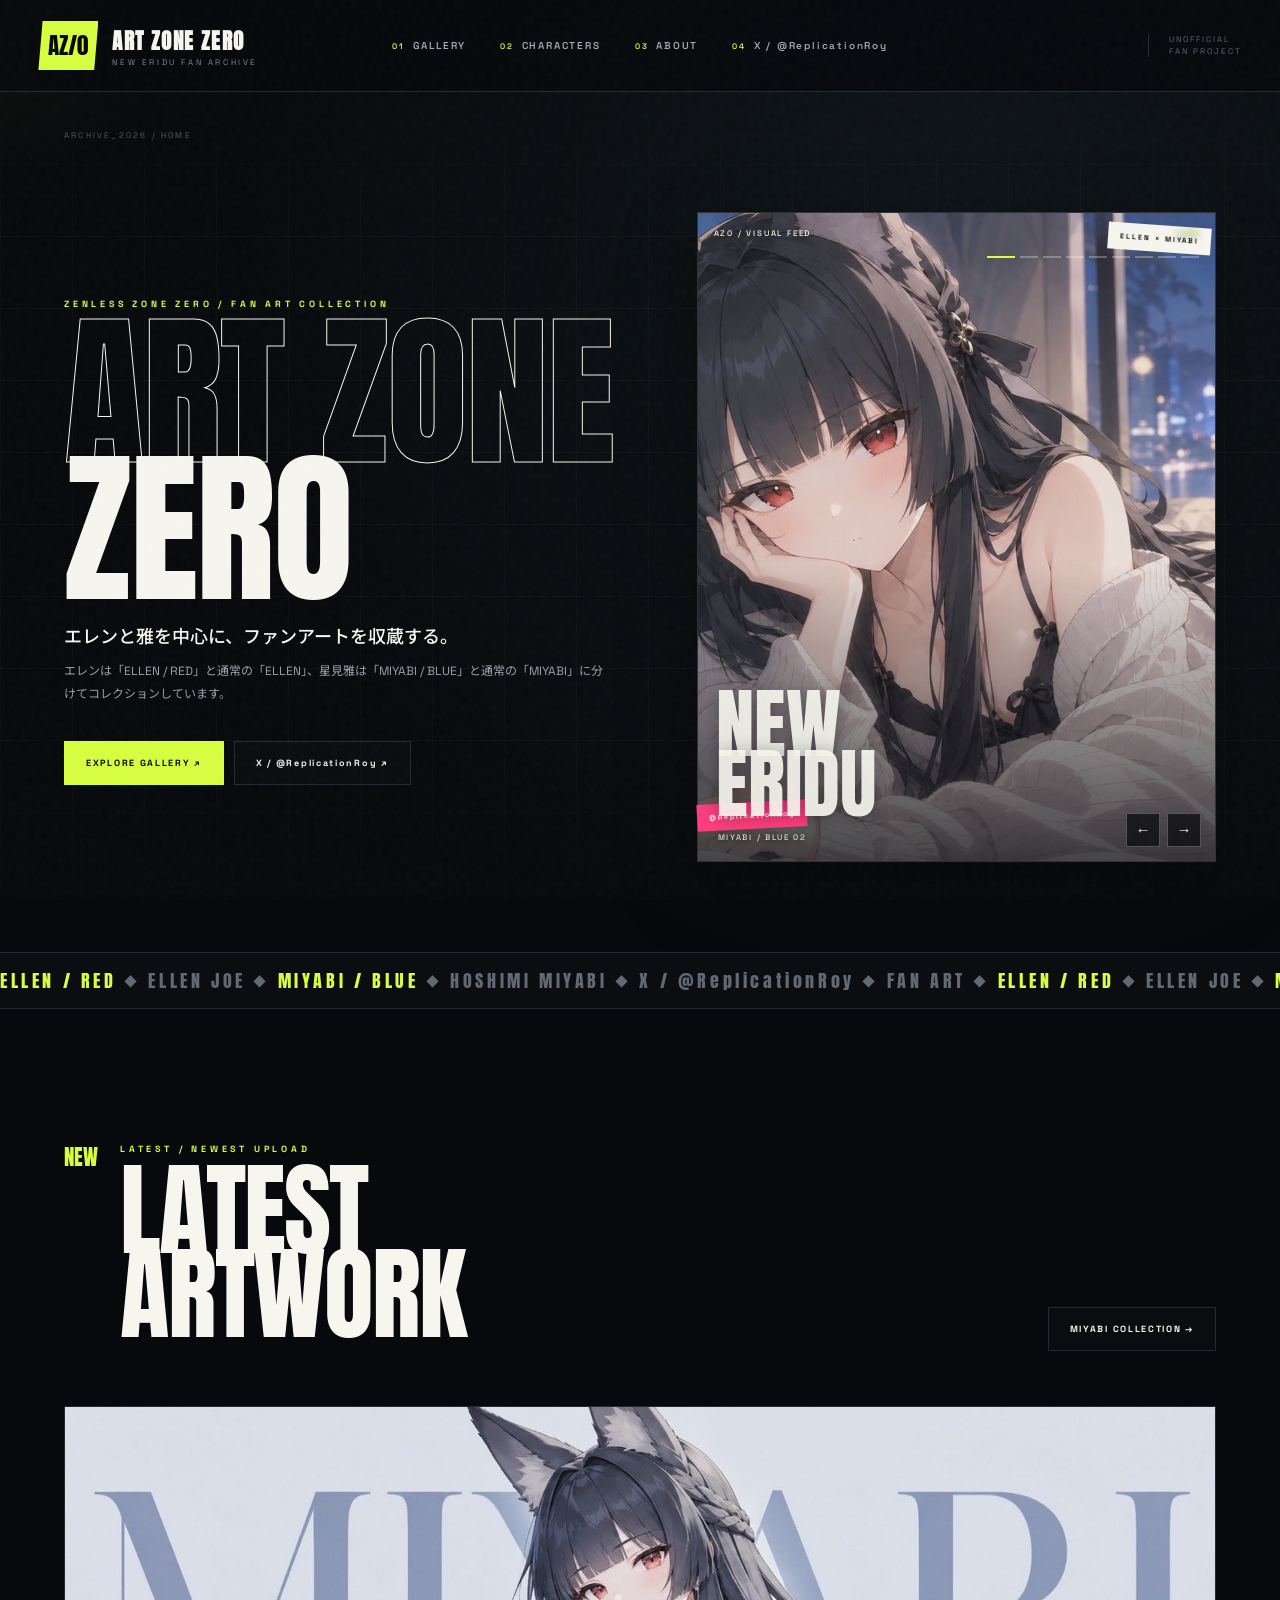
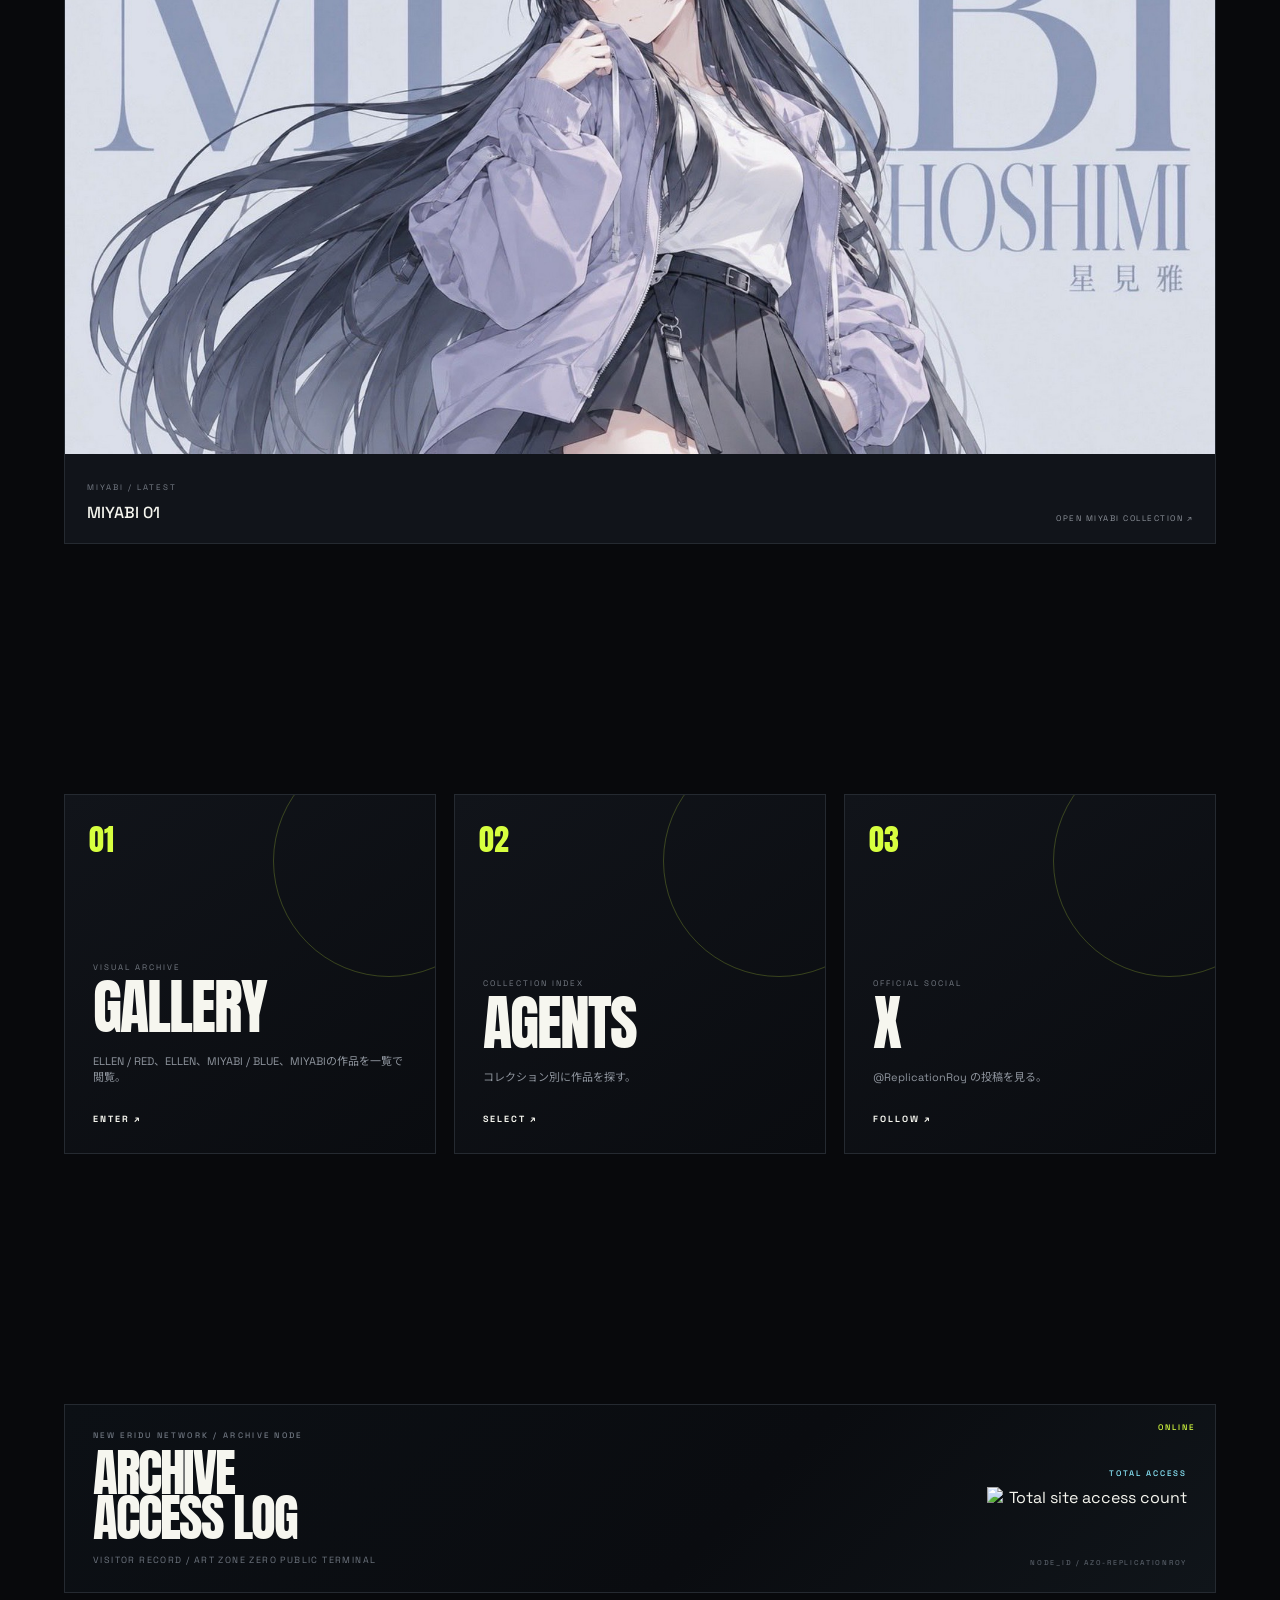
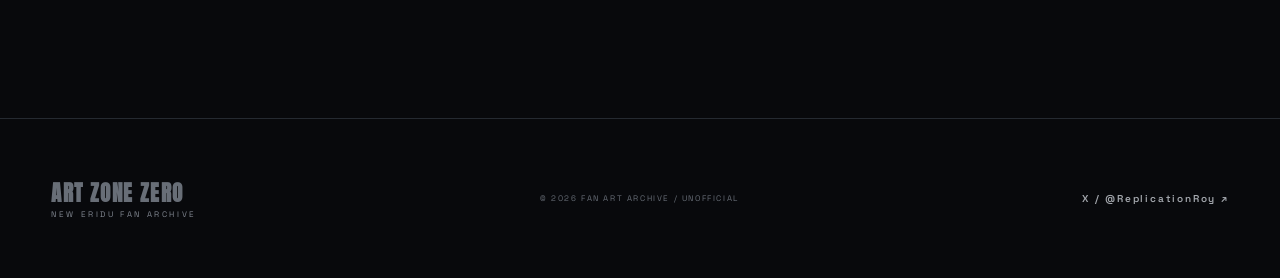
==== index.html @ 64a9568f "Feature Miyabi 01 as latest upload" ====
<!doctype html>
<html lang="ja">
<head><meta charset="utf-8"><meta name="viewport" content="width=device-width,initial-scale=1"><meta name="theme-color" content="#08090c"><meta name="description" content="Zenless Zone Zero fan art gallery — unofficial fan project."><title>ART ZONE ZERO — ZZZ Fan Art Archive</title><link rel="preconnect" href="https://fonts.googleapis.com"><link rel="preconnect" href="https://fonts.gstatic.com" crossorigin><link href="https://fonts.googleapis.com/css2?family=Anton&family=Noto+Sans+JP:wght@300;400;500;700&family=Space+Grotesk:wght@400;500;600;700&display=swap" rel="stylesheet"><link rel="stylesheet" href="styles.css"><style>.home-featured{display:block;border:1px solid var(--line);background:var(--panel);text-decoration:none;color:inherit;overflow:hidden;transition:.28s}.home-featured:hover{transform:translateY(-5px);border-color:#4d5560}.home-featured-image{width:100%;aspect-ratio:16/9;background:#0d0f13;overflow:hidden}.home-featured-image img{width:100%;height:100%;object-fit:cover;display:block}.home-featured-meta{display:flex;justify-content:space-between;align-items:end;gap:24px;padding:20px 22px}.home-featured-meta small{font-size:8px;letter-spacing:2px;color:#777d87}.home-featured-meta h3{margin:7px 0 0;font-size:16px;font-weight:500}.home-featured-meta span{font-size:8px;letter-spacing:1.5px;color:#8d929a}.hero-art-slider{position:relative;width:min(520px,100%);aspect-ratio:4/5;overflow:hidden;border:1px solid rgba(255,255,255,.14);background:#0d0f13;box-shadow:0 24px 70px rgba(0,0,0,.35);user-select:none}.hero-art-slider:after{content:"";position:absolute;inset:0;pointer-events:none;background:linear-gradient(180deg,rgba(6,8,12,.05),rgba(6,8,12,.05) 54%,rgba(6,8,12,.74) 100%),linear-gradient(90deg,rgba(140,236,255,.04),transparent 35%)}.hero-slide{position:absolute;inset:0;opacity:0;transform:scale(1.035);transition:opacity .85s ease,transform 5.5s ease;pointer-events:none}.hero-slide.active{opacity:1;transform:scale(1)}.hero-slide img{width:100%;height:100%;display:block;object-fit:cover;pointer-events:none}.hero-slider-ui{position:absolute;inset:0;z-index:3;pointer-events:none}.hero-slider-top{position:absolute;top:16px;left:16px;right:16px;display:flex;justify-content:space-between;align-items:center;font:500 8px/1 "Space Grotesk",sans-serif;letter-spacing:1.8px;color:#f4f5ed;text-shadow:0 1px 8px #000}.hero-slider-top b{font-weight:500;color:var(--acid)}.hero-slider-word{position:absolute;left:18px;bottom:47px;font-family:"Anton",sans-serif;font-size:clamp(48px,6vw,78px);line-height:.78;color:rgba(246,246,239,.92);text-shadow:0 2px 18px rgba(0,0,0,.35)}.hero-slider-caption{position:absolute;left:20px;bottom:20px;font:500 8px/1 "Space Grotesk",sans-serif;letter-spacing:1.7px;color:#d6d9db;text-shadow:0 1px 7px #000}.hero-slider-controls{position:absolute;right:14px;bottom:14px;z-index:5;display:flex;gap:7px}.hero-slider-controls button{width:34px;height:34px;border:1px solid rgba(255,255,255,.26);background:rgba(7,9,13,.72);color:#f6f6ef;font-size:15px;cursor:pointer;backdrop-filter:blur(8px);transition:.2s}.hero-slider-controls button:hover{border-color:var(--ice);color:var(--ice)}.hero-slider-dots{position:absolute;right:16px;top:43px;z-index:4;display:flex;gap:5px}.hero-slider-dots i{display:block;width:18px;height:2px;background:rgba(255,255,255,.28);transition:.25s}.hero-slider-dots i.active{background:var(--acid);width:28px}.access-terminal{position:relative;overflow:hidden;border:1px solid var(--line);background:linear-gradient(135deg,#0c1015 0%,#0a0c10 58%,#10151a 100%);padding:26px 28px;display:grid;grid-template-columns:1fr auto;align-items:end;gap:24px}.access-terminal:before{content:"";position:absolute;inset:0;background:linear-gradient(90deg,transparent 49.7%,rgba(140,236,255,.04) 50%,transparent 50.3%),linear-gradient(0deg,transparent 49.7%,rgba(140,236,255,.03) 50%,transparent 50.3%);background-size:48px 48px;pointer-events:none}.access-terminal:after{content:"ONLINE";position:absolute;top:18px;right:20px;font:500 8px/1 "Space Grotesk",sans-serif;letter-spacing:2px;color:var(--acid);padding-left:13px}.access-terminal-copy,.access-terminal-count{position:relative;z-index:1}.access-terminal-copy small{display:block;font:500 8px/1.2 "Space Grotesk",sans-serif;letter-spacing:2.3px;color:#6f7680;margin-bottom:10px}.access-terminal-copy h2{font-family:"Anton",sans-serif;font-weight:400;font-size:clamp(34px,4vw,58px);line-height:.88;margin:0;color:var(--text)}.access-terminal-copy p{font-size:9px;letter-spacing:1.4px;color:#6f7680;margin:13px 0 0}.access-terminal-count{text-align:right;min-width:220px}.access-terminal-count>small{display:block;font:500 8px/1 "Space Grotesk",sans-serif;letter-spacing:2px;color:var(--ice);margin-bottom:9px}.access-number{display:flex;justify-content:flex-end;align-items:center;min-height:62px}.access-number img{display:block;width:200px;height:60px;object-fit:contain;object-position:right center;filter:none}.access-id{font:500 7px/1 "Space Grotesk",sans-serif;letter-spacing:1.7px;color:#555c65;margin-top:11px}@media(max-width:650px){.home-featured-meta{align-items:flex-start;flex-direction:column}.home-featured-image{aspect-ratio:16/9}.hero-art-slider{width:100%;aspect-ratio:4/5}.access-terminal{grid-template-columns:1fr;padding:24px 20px}.access-terminal-count{text-align:left;min-width:0;margin-top:12px}.access-terminal:after{top:16px;right:16px}.access-number{justify-content:flex-start}.access-number img{object-position:left center}}</style></head>
<body><div class="noise"></div><div class="cursor-glow" aria-hidden="true"></div>
<header class="site-header"><a class="brand" href="index.html"><span class="brand-mark">AZ/0</span><span class="brand-copy"><b>ART ZONE ZERO</b><small>NEW ERIDU FAN ARCHIVE</small></span></a><nav><a href="gallery.html"><span>01</span> GALLERY</a><a href="characters.html"><span>02</span> CHARACTERS</a><a href="about.html"><span>03</span> ABOUT</a><a href="https://x.com/ReplicationRoy" target="_blank" rel="noopener"><span>04</span> X / @ReplicationRoy</a></nav><div class="header-badge">UNOFFICIAL<br>FAN PROJECT</div></header>
<main>
<section class="hero"><div class="hero-grid"></div><div class="hero-index">ARCHIVE_2026 / HOME</div><div class="hero-copy reveal"><p class="eyebrow">ZENLESS ZONE ZERO / FAN ART COLLECTION</p><h1><span>ART ZONE</span><br>ZERO</h1><p class="hero-jp">エレンと雅を中心に、ファンアートを収蔵する。</p><p class="lead">エレンは「ELLEN / RED」と通常の「ELLEN」、星見雅は「MIYABI / BLUE」と通常の「MIYABI」に分けてコレクションしています。</p><div class="hero-actions"><a class="btn primary" href="gallery.html">EXPLORE GALLERY <span>↗</span></a><a class="btn ghost" href="https://x.com/ReplicationRoy" target="_blank" rel="noopener">X / @ReplicationRoy ↗</a></div></div><div class="hero-visual reveal"><div class="hero-art-slider" id="hero-art-slider" aria-label="Featured artwork slideshow"><div class="hero-slide active"><img src="images/miyabi-blue/MIYABI_BLUE02.png" alt="MIYABI / BLUE 02"></div><div class="hero-slide"><img src="images/miyabi/MIYABI01.jpg" alt="MIYABI 01"></div><div class="hero-slide"><img src="images/ellen/ELLEN03.png" alt="ELLEN 03"></div><div class="hero-slide"><img src="images/ellen/ELLEN02.png" alt="ELLEN 02"></div><div class="hero-slide"><img src="images/miyabi-blue/MIYABI_BLUE03.png" alt="MIYABI / BLUE 03"></div><div class="hero-slide"><img src="images/ellen-red/ELLEN_RED02.png" alt="ELLEN / RED 02"></div><div class="hero-slide"><img src="images/ellen/ELLEN01.png" alt="ELLEN 01"></div><div class="hero-slide"><img src="images/miyabi-blue/MIYABI_BLUE01.png" alt="MIYABI / BLUE 01"></div><div class="hero-slide"><img src="images/ellen-red/ELLEN_RED01.png" alt="ELLEN / RED 01"></div><div class="hero-slider-ui"><div class="hero-slider-top"><span>AZ0 / VISUAL FEED</span><b>LIVE</b></div><div class="hero-slider-word">NEW<br>ERIDU</div><div class="hero-slider-caption" id="hero-slider-caption">MIYABI / BLUE 02</div></div><div class="hero-slider-dots" aria-hidden="true"><i class="active"></i><i></i><i></i><i></i><i></i><i></i><i></i><i></i><i></i></div><div class="hero-slider-controls"><button type="button" id="hero-prev" aria-label="Previous artwork">←</button><button type="button" id="hero-next" aria-label="Next artwork">→</button></div></div><div class="float-tag tag-a">ELLEN × MIYABI</div><div class="float-tag tag-b">@ReplicationRoy</div></div></section>
<section class="ticker"><div><span>ELLEN / RED</span> ◆ ELLEN JOE ◆ <span>MIYABI / BLUE</span> ◆ HOSHIMI MIYABI ◆ X / @ReplicationRoy ◆ FAN ART ◆ <span>ELLEN / RED</span> ◆ ELLEN JOE ◆ <span>MIYABI / BLUE</span> ◆ HOSHIMI MIYABI ◆</div></section>
<section class="section home-latest"><div class="section-head reveal"><div class="section-title-wrap"><span class="section-no">NEW</span><div><p class="eyebrow">LATEST / NEWEST UPLOAD</p><h2>LATEST<br>ARTWORK</h2></div></div><a class="btn ghost" href="miyabi.html">MIYABI COLLECTION →</a></div><a class="home-featured reveal" href="miyabi.html"><div class="home-featured-image"><img src="images/miyabi/MIYABI01.jpg" alt="MIYABI 01" loading="eager"></div><div class="home-featured-meta"><div><small>MIYABI / LATEST</small><h3>MIYABI 01</h3></div><span>OPEN MIYABI COLLECTION ↗</span></div></a></section>
<section class="section portal-grid"><a class="portal-card reveal" href="gallery.html"><span>01</span><small>VISUAL ARCHIVE</small><h2>GALLERY</h2><p>ELLEN / RED、ELLEN、MIYABI / BLUE、MIYABIの作品を一覧で閲覧。</p><b>ENTER ↗</b></a><a class="portal-card reveal" href="characters.html"><span>02</span><small>COLLECTION INDEX</small><h2>AGENTS</h2><p>コレクション別に作品を探す。</p><b>SELECT ↗</b></a><a class="portal-card reveal" href="https://x.com/ReplicationRoy" target="_blank" rel="noopener"><span>03</span><small>OFFICIAL SOCIAL</small><h2>X</h2><p>@ReplicationRoy の投稿を見る。</p><b>FOLLOW ↗</b></a></section>
<section class="section"><div class="access-terminal reveal"><div class="access-terminal-copy"><small>NEW ERIDU NETWORK / ARCHIVE NODE</small><h2>ARCHIVE<br>ACCESS LOG</h2><p>VISITOR RECORD / ART ZONE ZERO PUBLIC TERMINAL</p></div><div class="access-terminal-count"><small>TOTAL ACCESS</small><div class="access-number"><img src="https://rozen.goatcounter.com/counter/TOTAL.svg?no_branding=1" alt="Total site access count"></div><div class="access-id">NODE_ID / AZ0-REPLICATIONROY</div></div></div></section>
</main><footer><div class="brand-copy"><b>ART ZONE ZERO</b><small>NEW ERIDU FAN ARCHIVE</small></div><p>© 2026 FAN ART ARCHIVE / UNOFFICIAL</p><a href="https://x.com/ReplicationRoy" target="_blank" rel="noopener">X / @ReplicationRoy ↗</a></footer><script src="script.js"></script><script>(function(){var slider=document.getElementById('hero-art-slider');if(!slider)return;var slides=Array.from(slider.querySelectorAll('.hero-slide'));var dots=Array.from(slider.querySelectorAll('.hero-slider-dots i'));var caption=document.getElementById('hero-slider-caption');var names=['MIYABI / BLUE 02','MIYABI 01','ELLEN 03','ELLEN 02','MIYABI / BLUE 03','ELLEN / RED 02','ELLEN 01','MIYABI / BLUE 01','ELLEN / RED 01'];var index=0;var timer;function show(n){index=(n+slides.length)%slides.length;slides.forEach(function(s,i){s.classList.toggle('active',i===index)});dots.forEach(function(d,i){d.classList.toggle('active',i===index)});caption.textContent=names[index]}function reset(){clearInterval(timer);timer=setInterval(function(){show(index+1)},5200)}document.getElementById('hero-prev').addEventListener('click',function(){show(index-1);reset()});document.getElementById('hero-next').addEventListener('click',function(){show(index+1);reset()});slider.addEventListener('mouseenter',function(){clearInterval(timer)});slider.addEventListener('mouseleave',reset);reset()})();</script><script data-goatcounter="https://rozen.goatcounter.com/count" async src="https://gc.zgo.at/count.js"></script></body></html>
---- styles.css ----
:root{--bg:#08090c;--bg2:#0c0e13;--panel:#11141a;--line:#252a31;--text:#f6f6ef;--muted:#818791;--acid:#d7ff3f;--hot:#ff3d7e;--ice:#8cecff;--max:1480px}*{box-sizing:border-box}html{scroll-behavior:smooth}body{margin:0;background:radial-gradient(circle at 75% 8%,rgba(140,236,255,.05),transparent 22%),var(--bg);color:var(--text);font-family:"Space Grotesk","Noto Sans JP",sans-serif;overflow-x:hidden}.noise{position:fixed;inset:0;pointer-events:none;opacity:.035;z-index:60;background-image:url("data:image/svg+xml,%3Csvg viewBox='0 0 180 180' xmlns='http://www.w3.org/2000/svg'%3E%3Cfilter id='n'%3E%3CfeTurbulence type='fractalNoise' baseFrequency='.82' numOctaves='4' stitchTiles='stitchTiles'/%3E%3C/filter%3E%3Crect width='100%25' height='100%25' filter='url(%23n)' opacity='.85'/%3E%3C/svg%3E")}.cursor-glow{position:fixed;width:420px;height:420px;border-radius:50%;background:radial-gradient(circle,rgba(215,255,63,.045),transparent 64%);pointer-events:none;z-index:-1;transform:translate(-50%,-50%)}.site-header{height:92px;border-bottom:1px solid var(--line);display:grid;grid-template-columns:1fr auto 1fr;align-items:center;padding:0 3vw;position:sticky;top:0;background:rgba(8,9,12,.84);backdrop-filter:blur(18px);z-index:40}.brand{display:flex;gap:14px;align-items:center;color:inherit;text-decoration:none;width:max-content}.brand-mark{font-family:"Anton";font-size:23px;background:var(--acid);color:#070807;padding:7px 10px;clip-path:polygon(7% 0,100% 0,93% 100%,0 100%)}.brand-copy{display:flex;flex-direction:column}.brand-copy b{font-family:"Anton";font-size:21px;letter-spacing:1.4px}.brand-copy small{font-size:8px;letter-spacing:2.6px;color:var(--muted)}nav{display:flex;align-items:center;gap:34px}nav a,footer a{color:#a4a8ae;text-decoration:none;font-size:10px;letter-spacing:1.8px;font-weight:600}nav a span{color:var(--acid);font-size:8px;margin-right:3px}nav a:hover,footer a:hover{color:var(--text)}.header-badge{justify-self:end;font-size:8px;line-height:1.45;letter-spacing:2px;color:#60656f;border-left:1px solid var(--line);padding-left:20px}.hero{position:relative;max-width:var(--max);min-height:860px;margin:auto;padding:110px 5vw 80px;display:grid;grid-template-columns:1.04fr .96fr;align-items:center;gap:70px;overflow:hidden}.hero-grid{position:absolute;inset:0;pointer-events:none;background-image:linear-gradient(rgba(255,255,255,.025) 1px,transparent 1px),linear-gradient(90deg,rgba(255,255,255,.025) 1px,transparent 1px);background-size:72px 72px;mask-image:linear-gradient(to bottom,transparent 0,#000 12%,#000 78%,transparent 100%)}.hero-index{position:absolute;top:38px;left:5vw;font-size:8px;letter-spacing:2.2px;color:#555b64}.eyebrow{font-size:9px;letter-spacing:3.8px;color:var(--acid);font-weight:700;text-transform:uppercase}.hero h1,.section h2,.page-hero h1{font-family:"Anton",sans-serif;font-weight:400;margin:14px 0;line-height:.82;letter-spacing:-2px}.hero h1{font-size:clamp(100px,13vw,195px)}.hero h1 span{color:transparent;-webkit-text-stroke:1px var(--text)}.hero-jp{font-family:"Noto Sans JP";font-size:18px;font-weight:500;margin:25px 0 10px}.lead{max-width:550px;color:#9ba0a8;line-height:1.95;font-size:12px}.hero-actions{display:flex;gap:10px;margin-top:34px}.btn{padding:15px 21px;font-size:9px;letter-spacing:1.7px;text-decoration:none;font-weight:700;border:1px solid var(--line);transition:.2s}.btn.primary{background:var(--acid);color:#080908;border-color:var(--acid)}.btn.primary:hover{box-shadow:0 0 28px rgba(215,255,63,.17);transform:translateY(-2px)}.btn.ghost{color:var(--text);background:rgba(255,255,255,.015)}.hero-visual{min-height:560px;position:relative}.poster-frame{position:absolute;inset:5% 8% 3% 8%;border:1px solid #313741;background:linear-gradient(155deg,#12161d,#090b0f);overflow:hidden;box-shadow:0 25px 80px rgba(0,0,0,.4)}.poster-frame:before{content:"";position:absolute;left:-18%;bottom:3%;width:120%;height:42%;background:repeating-linear-gradient(-18deg,transparent 0 15px,rgba(215,255,63,.055) 16px 17px)}.poster-frame:after{content:"";position:absolute;width:270px;height:430px;background:linear-gradient(165deg,rgba(255,61,126,.16),transparent 70%);right:-45px;top:70px;transform:skew(-12deg)}.poster-code{position:absolute;left:25px;top:22px;font-size:9px;letter-spacing:3px;color:var(--acid);z-index:2}.poster-orbit{position:absolute;border:1px solid}.orbit-a{width:360px;height:360px;border-radius:50%;right:-85px;top:40px;border-color:rgba(140,236,255,.55)}.orbit-b{width:210px;height:210px;border-radius:50%;left:25px;bottom:70px;border-color:rgba(255,255,255,.13)}.poster-slash{position:absolute;width:520px;height:5px;background:var(--acid);transform:rotate(-24deg);left:-55px;top:49%}.poster-word{position:absolute;left:35px;bottom:55px;font-family:"Anton";font-size:clamp(74px,8vw,125px);line-height:.79;letter-spacing:-3px;z-index:2}.poster-foot{position:absolute;right:24px;bottom:24px;text-align:right;color:#777d87;font-size:8px;letter-spacing:2px;line-height:1.55;z-index:2}.float-tag{position:absolute;padding:9px 12px;background:var(--text);color:#111;font-size:7px;font-weight:700;letter-spacing:2px}.tag-a{top:2%;right:1%;transform:rotate(4deg)}.tag-b{left:0;bottom:5%;background:var(--hot);color:white;transform:rotate(-3deg)}.ticker{border-block:1px solid var(--line);overflow:hidden;white-space:nowrap;background:#0b0d11}.ticker div{width:max-content;padding:14px 0;font-family:"Anton";font-size:18px;letter-spacing:3.6px;color:#636974;animation:marquee 30s linear infinite}.ticker span{color:var(--acid)}@keyframes marquee{to{transform:translateX(-50%)}}.section{max-width:var(--max);margin:auto;padding:125px 5vw}.section-head{display:flex;justify-content:space-between;align-items:end;gap:35px;margin-bottom:55px}.section-title-wrap{display:flex;gap:22px;align-items:flex-start}.section-no{font-family:"Anton";font-size:21px;color:var(--acid);padding-top:7px}.section h2{font-size:clamp(72px,8vw,120px)}.portal-grid{display:grid;grid-template-columns:repeat(3,1fr);gap:18px}.portal-card{border:1px solid var(--line);padding:28px;min-height:360px;text-decoration:none;color:var(--text);background:linear-gradient(145deg,#11141a,#0a0c10);display:flex;flex-direction:column;justify-content:flex-end;position:relative;overflow:hidden;transition:.25s}.portal-card:before{content:"";position:absolute;width:230px;height:230px;border:1px solid rgba(215,255,63,.22);border-radius:50%;right:-70px;top:-50px}.portal-card:hover{transform:translateY(-6px);border-color:#4e5660}.portal-card>span{position:absolute;top:22px;left:24px;color:var(--acid);font-family:"Anton";font-size:30px}.portal-card small{color:#747a83;letter-spacing:2px;font-size:8px}.portal-card h2{font-size:60px;margin:10px 0}.portal-card p{color:#8e949d;font-size:11px}.portal-card b{margin-top:18px;font-size:9px;letter-spacing:2px}.page-hero{max-width:var(--max);margin:auto;padding:95px 5vw 70px;border-bottom:1px solid var(--line);position:relative}.page-hero h1{font-size:clamp(84px,11vw,165px)}.page-hero p{max-width:630px;color:#9298a1;line-height:1.9;font-size:12px}.page-kicker{font-size:8px;letter-spacing:3px;color:var(--acid)}.filter-wrap{display:flex;flex-wrap:wrap;gap:8px}.filter{border:1px solid var(--line);background:#0d0f13;color:#8f949d;padding:11px 15px;font-size:8px;letter-spacing:1.5px;cursor:pointer}.filter.active,.filter:hover{background:var(--acid);border-color:var(--acid);color:#090a08}.gallery-grid{display:grid;grid-template-columns:repeat(12,1fr);gap:18px}.art-card{grid-column:span 4;border:1px solid var(--line);background:var(--panel);transition:.28s;overflow:hidden}.art-card-wide{grid-column:span 8}.art-card:hover{transform:translateY(-6px);border-color:#4d5560}.art-placeholder{aspect-ratio:4/5;position:relative;overflow:hidden;display:flex;align-items:flex-end;padding:24px;background:#14171c}.art-card-wide .art-placeholder{aspect-ratio:16/9}.art-placeholder:before,.art-placeholder:after{content:"";position:absolute}.art-placeholder:before{width:80%;height:140%;right:-25%;top:-25%;transform:rotate(24deg);background:linear-gradient(90deg,transparent,rgba(255,255,255,.09),transparent)}.art-placeholder:after{width:220px;height:220px;border:1px solid currentColor;border-radius:50%;right:8%;top:11%;opacity:.65}.art-placeholder span{font-family:"Anton";font-size:clamp(36px,5vw,77px);line-height:.83;position:relative;z-index:1}.art-placeholder i{position:absolute;right:20px;bottom:13px;font-family:"Anton";font-style:normal;font-size:70px;color:rgba(255,255,255,.055)}.art-code{position:absolute;left:22px;top:18px;font-size:7px;letter-spacing:2.6px;color:rgba(255,255,255,.6);z-index:2}.ellen{background:radial-gradient(circle at 78% 19%,#551d38 0,transparent 31%),linear-gradient(140deg,#19131a,#090b10);color:var(--hot)}.miyabi{background:radial-gradient(circle at 75% 22%,#153f57 0,transparent 30%),linear-gradient(140deg,#121825,#090b10);color:var(--ice)}.shunguang{background:radial-gradient(circle at 74% 20%,#3c4818 0,transparent 29%),linear-gradient(140deg,#161a12,#090b10);color:var(--acid)}.meta{padding:17px 18px;display:flex;justify-content:space-between;gap:20px;align-items:end}.meta small{font-size:7px;letter-spacing:1.8px;color:#6f747c}.meta h3{margin:5px 0 0;font-weight:500;font-size:13px}.meta>span{font-size:8px;letter-spacing:1.5px;color:#80858d}.character-list{border-top:1px solid var(--line)}.character-list a{width:100%;color:var(--text);text-decoration:none;border-bottom:1px solid var(--line);padding:25px 8px;display:grid;grid-template-columns:72px 1.4fr 1fr 40px;align-items:center;transition:.2s}.character-list a:hover{background:linear-gradient(90deg,rgba(215,255,63,.06),transparent);padding-left:16px}.character-list b{font-family:"Anton";font-size:34px;color:var(--acid);font-weight:400}.character-list span{font-family:"Anton";font-size:37px}.character-list small{font-family:"Noto Sans JP";font-size:9px;color:#777c84;margin-left:14px}.character-list em{font-style:normal;font-size:8px;letter-spacing:1.5px;color:#656b75}.about-copy{max-width:880px;color:#969ba4;line-height:2;font-size:12px}.about-copy p{margin:0 0 22px}.reveal{opacity:0;transform:translateY(18px);transition:opacity .65s ease,transform .65s ease}.reveal.visible{opacity:1;transform:none}footer{border-top:1px solid var(--line);min-height:160px;padding:40px 4vw;display:flex;align-items:center;justify-content:space-between;gap:30px;color:#686e77}footer p{font-size:8px;letter-spacing:1.6px}@media(max-width:980px){.site-header{grid-template-columns:1fr auto}.header-badge,nav{display:none}.hero{grid-template-columns:1fr}.portal-grid{grid-template-columns:1fr}.art-card,.art-card-wide{grid-column:span 6}}@media(max-width:650px){.site-header{height:72px}.hero{min-height:auto;padding:78px 5vw 60px}.hero h1{font-size:86px}.hero-actions{flex-direction:column}.btn{text-align:center}.hero-visual{min-height:390px}.portal-card{min-height:280px}.art-card,.art-card-wide{grid-column:span 12}.art-card-wide .art-placeholder,.art-placeholder{aspect-ratio:4/5}.character-list a{grid-template-columns:46px 1fr 26px}.character-list em{display:none}.character-list span{font-size:23px}.character-list small{display:block;margin:3px 0 0}footer{align-items:flex-start;flex-direction:column}.cursor-glow{display:none}}
.access-number img{filter:none!important}
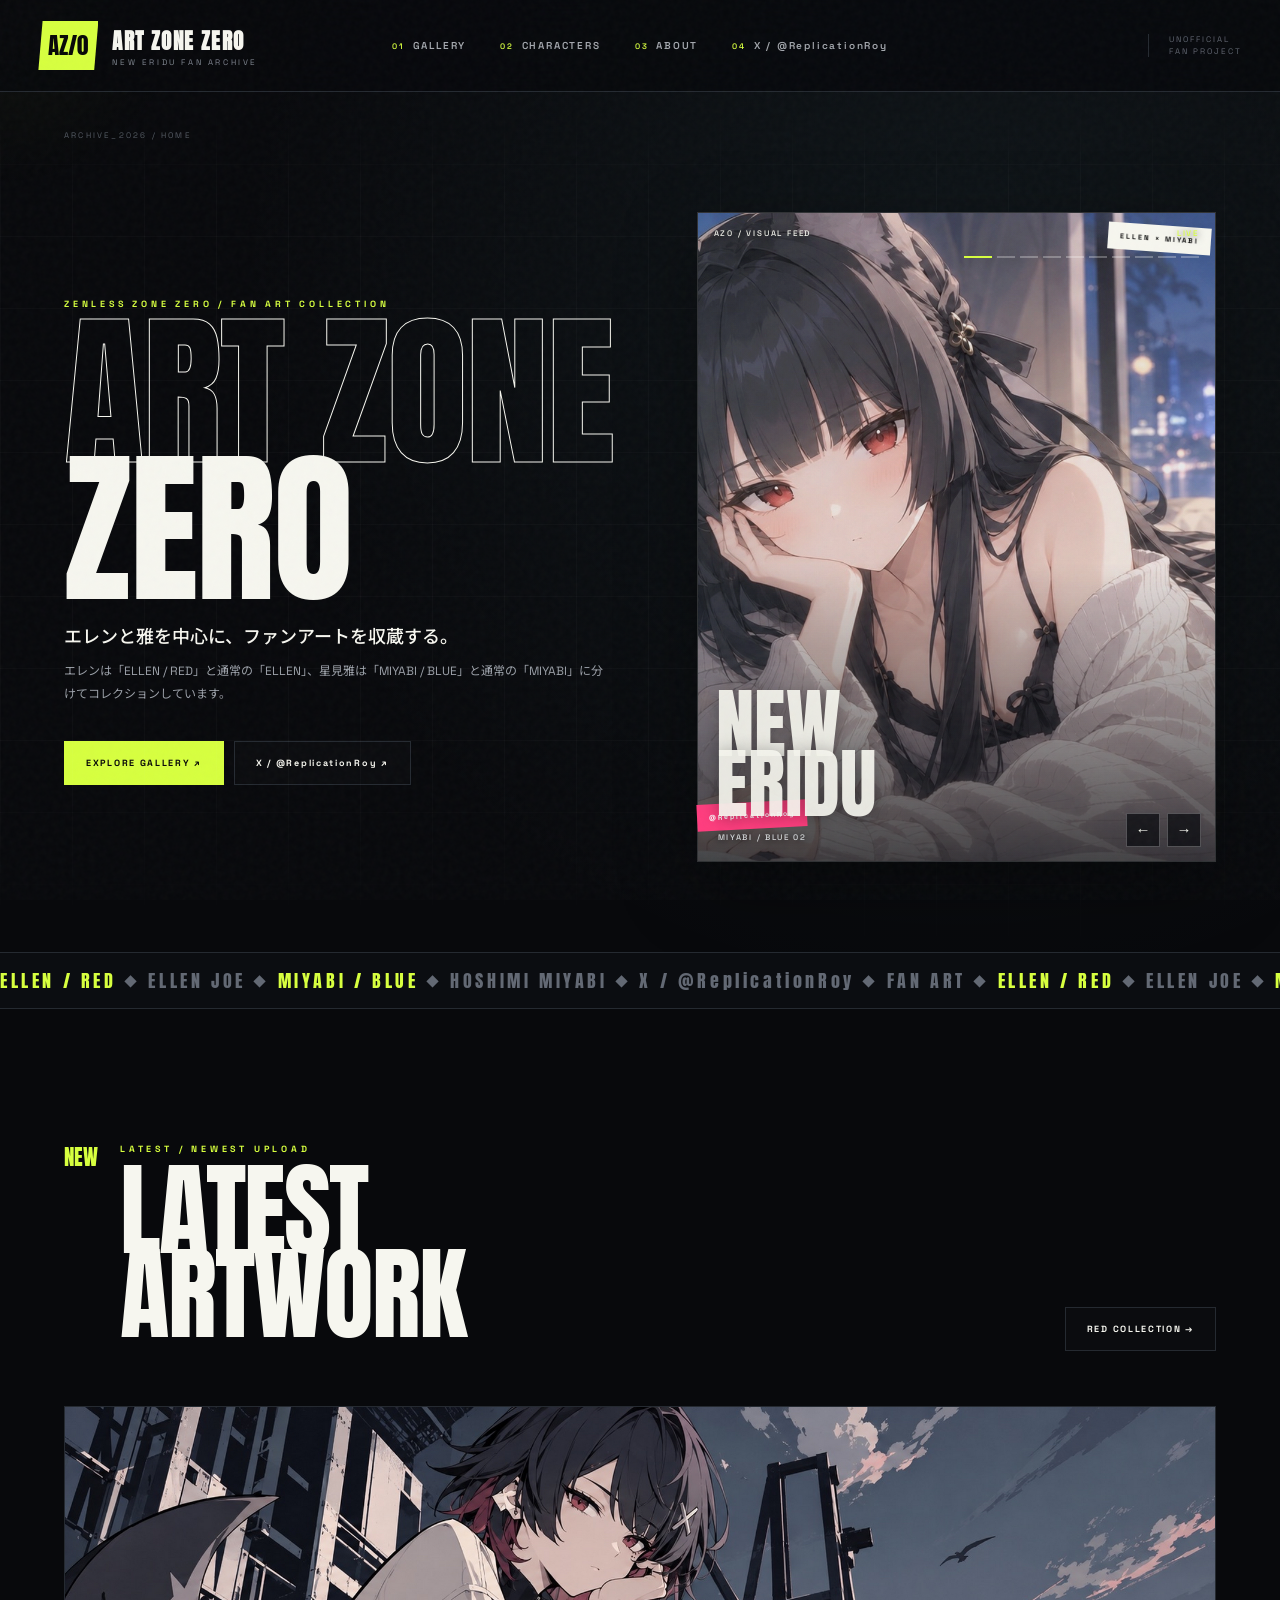
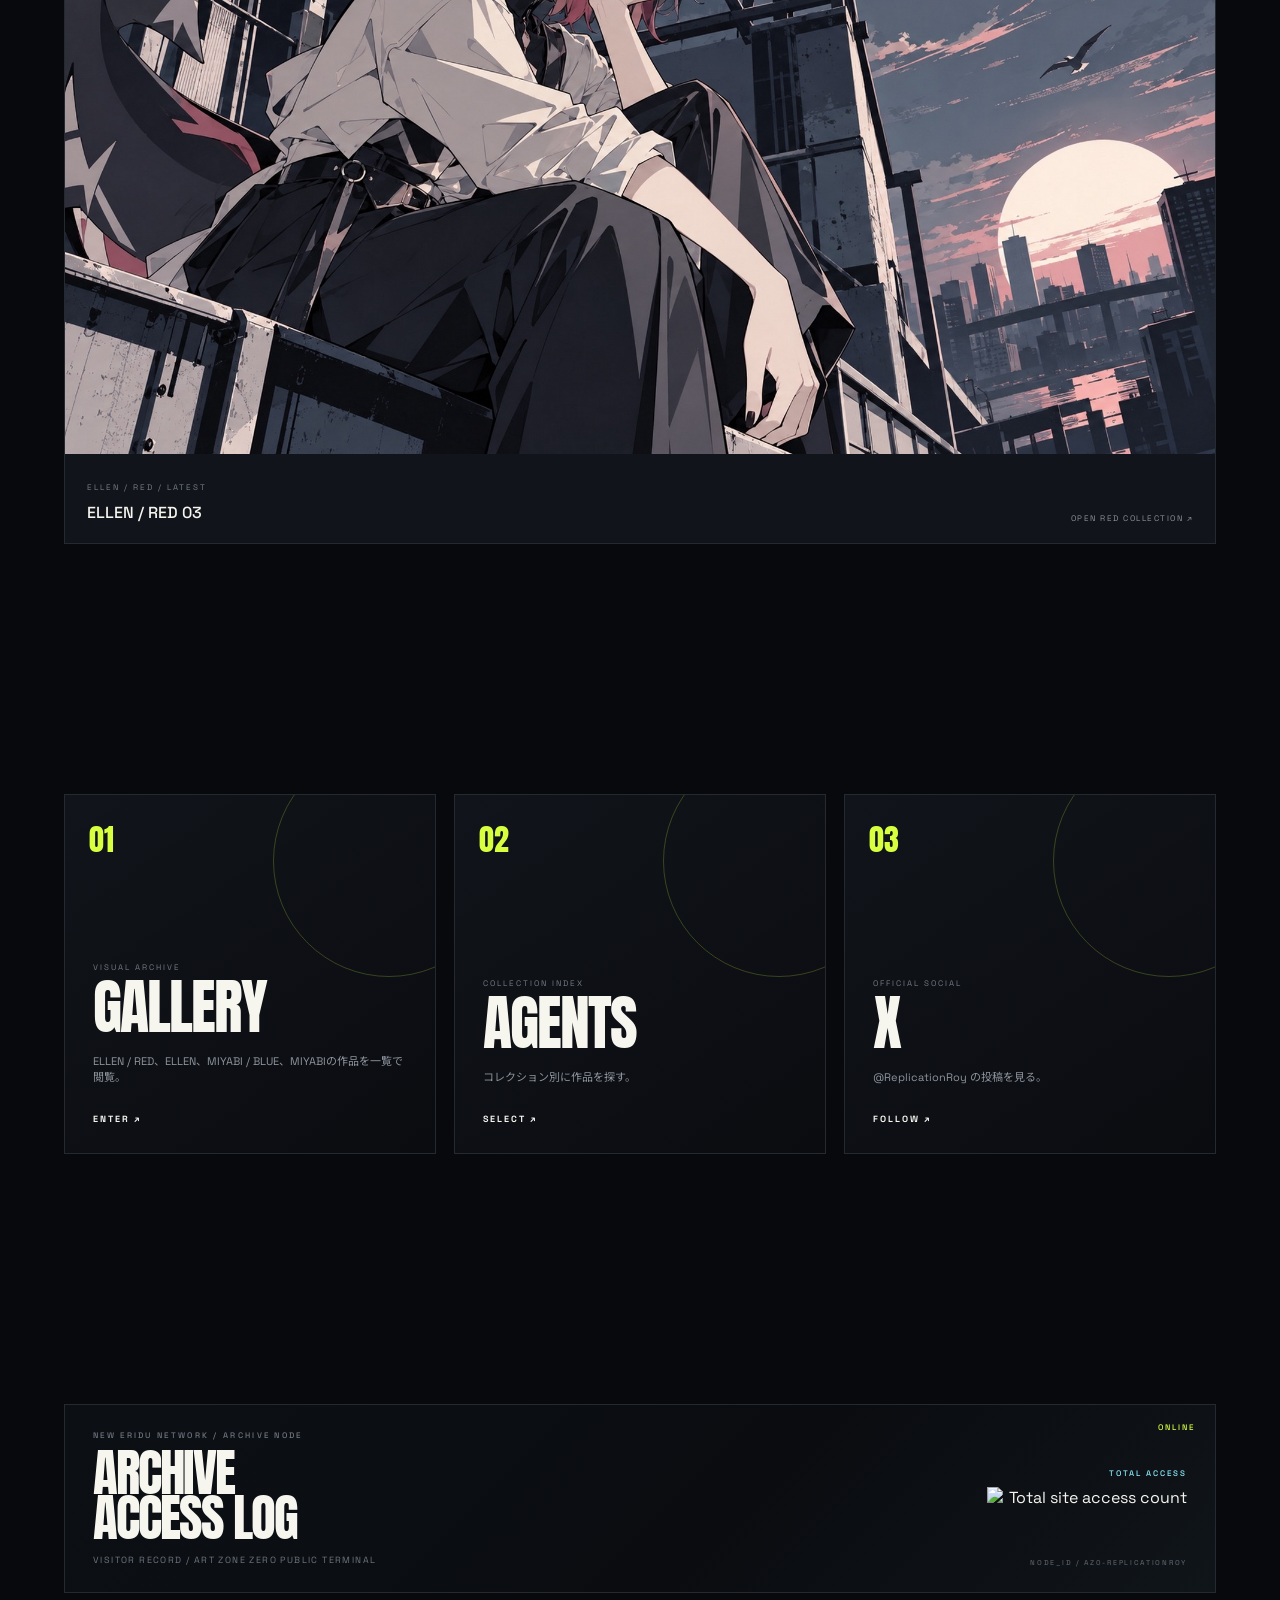
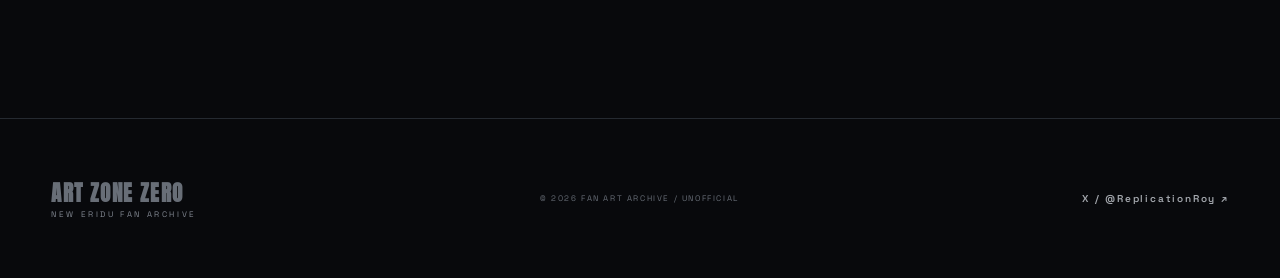
==== commit 62ad8648: "Feature ELLEN RED 03 as newest upload" ====
--- a/index.html
+++ b/index.html
@@ -4,9 +4,9 @@
 <body><div class="noise"></div><div class="cursor-glow" aria-hidden="true"></div>
 <header class="site-header"><a class="brand" href="index.html"><span class="brand-mark">AZ/0</span><span class="brand-copy"><b>ART ZONE ZERO</b><small>NEW ERIDU FAN ARCHIVE</small></span></a><nav><a href="gallery.html"><span>01</span> GALLERY</a><a href="characters.html"><span>02</span> CHARACTERS</a><a href="about.html"><span>03</span> ABOUT</a><a href="https://x.com/ReplicationRoy" target="_blank" rel="noopener"><span>04</span> X / @ReplicationRoy</a></nav><div class="header-badge">UNOFFICIAL<br>FAN PROJECT</div></header>
 <main>
-<section class="hero"><div class="hero-grid"></div><div class="hero-index">ARCHIVE_2026 / HOME</div><div class="hero-copy reveal"><p class="eyebrow">ZENLESS ZONE ZERO / FAN ART COLLECTION</p><h1><span>ART ZONE</span><br>ZERO</h1><p class="hero-jp">エレンと雅を中心に、ファンアートを収蔵する。</p><p class="lead">エレンは「ELLEN / RED」と通常の「ELLEN」、星見雅は「MIYABI / BLUE」と通常の「MIYABI」に分けてコレクションしています。</p><div class="hero-actions"><a class="btn primary" href="gallery.html">EXPLORE GALLERY <span>↗</span></a><a class="btn ghost" href="https://x.com/ReplicationRoy" target="_blank" rel="noopener">X / @ReplicationRoy ↗</a></div></div><div class="hero-visual reveal"><div class="hero-art-slider" id="hero-art-slider" aria-label="Featured artwork slideshow"><div class="hero-slide active"><img src="images/miyabi-blue/MIYABI_BLUE02.png" alt="MIYABI / BLUE 02"></div><div class="hero-slide"><img src="images/miyabi/MIYABI01.jpg" alt="MIYABI 01"></div><div class="hero-slide"><img src="images/ellen/ELLEN03.png" alt="ELLEN 03"></div><div class="hero-slide"><img src="images/ellen/ELLEN02.png" alt="ELLEN 02"></div><div class="hero-slide"><img src="images/miyabi-blue/MIYABI_BLUE03.png" alt="MIYABI / BLUE 03"></div><div class="hero-slide"><img src="images/ellen-red/ELLEN_RED02.png" alt="ELLEN / RED 02"></div><div class="hero-slide"><img src="images/ellen/ELLEN01.png" alt="ELLEN 01"></div><div class="hero-slide"><img src="images/miyabi-blue/MIYABI_BLUE01.png" alt="MIYABI / BLUE 01"></div><div class="hero-slide"><img src="images/ellen-red/ELLEN_RED01.png" alt="ELLEN / RED 01"></div><div class="hero-slider-ui"><div class="hero-slider-top"><span>AZ0 / VISUAL FEED</span><b>LIVE</b></div><div class="hero-slider-word">NEW<br>ERIDU</div><div class="hero-slider-caption" id="hero-slider-caption">MIYABI / BLUE 02</div></div><div class="hero-slider-dots" aria-hidden="true"><i class="active"></i><i></i><i></i><i></i><i></i><i></i><i></i><i></i><i></i></div><div class="hero-slider-controls"><button type="button" id="hero-prev" aria-label="Previous artwork">←</button><button type="button" id="hero-next" aria-label="Next artwork">→</button></div></div><div class="float-tag tag-a">ELLEN × MIYABI</div><div class="float-tag tag-b">@ReplicationRoy</div></div></section>
+<section class="hero"><div class="hero-grid"></div><div class="hero-index">ARCHIVE_2026 / HOME</div><div class="hero-copy reveal"><p class="eyebrow">ZENLESS ZONE ZERO / FAN ART COLLECTION</p><h1><span>ART ZONE</span><br>ZERO</h1><p class="hero-jp">エレンと雅を中心に、ファンアートを収蔵する。</p><p class="lead">エレンは「ELLEN / RED」と通常の「ELLEN」、星見雅は「MIYABI / BLUE」と通常の「MIYABI」に分けてコレクションしています。</p><div class="hero-actions"><a class="btn primary" href="gallery.html">EXPLORE GALLERY <span>↗</span></a><a class="btn ghost" href="https://x.com/ReplicationRoy" target="_blank" rel="noopener">X / @ReplicationRoy ↗</a></div></div><div class="hero-visual reveal"><div class="hero-art-slider" id="hero-art-slider" aria-label="Featured artwork slideshow"><div class="hero-slide active"><img src="images/miyabi-blue/MIYABI_BLUE02.png" alt="MIYABI / BLUE 02"></div><div class="hero-slide"><img src="images/ellen-red/ELLEN_RED03.png" alt="ELLEN / RED 03"></div><div class="hero-slide"><img src="images/miyabi/MIYABI01.jpg" alt="MIYABI 01"></div><div class="hero-slide"><img src="images/ellen/ELLEN03.png" alt="ELLEN 03"></div><div class="hero-slide"><img src="images/ellen/ELLEN02.png" alt="ELLEN 02"></div><div class="hero-slide"><img src="images/miyabi-blue/MIYABI_BLUE03.png" alt="MIYABI / BLUE 03"></div><div class="hero-slide"><img src="images/ellen-red/ELLEN_RED02.png" alt="ELLEN / RED 02"></div><div class="hero-slide"><img src="images/ellen/ELLEN01.png" alt="ELLEN 01"></div><div class="hero-slide"><img src="images/miyabi-blue/MIYABI_BLUE01.png" alt="MIYABI / BLUE 01"></div><div class="hero-slide"><img src="images/ellen-red/ELLEN_RED01.png" alt="ELLEN / RED 01"></div><div class="hero-slider-ui"><div class="hero-slider-top"><span>AZ0 / VISUAL FEED</span><b>LIVE</b></div><div class="hero-slider-word">NEW<br>ERIDU</div><div class="hero-slider-caption" id="hero-slider-caption">MIYABI / BLUE 02</div></div><div class="hero-slider-dots" aria-hidden="true"><i class="active"></i><i></i><i></i><i></i><i></i><i></i><i></i><i></i><i></i><i></i></div><div class="hero-slider-controls"><button type="button" id="hero-prev" aria-label="Previous artwork">←</button><button type="button" id="hero-next" aria-label="Next artwork">→</button></div></div><div class="float-tag tag-a">ELLEN × MIYABI</div><div class="float-tag tag-b">@ReplicationRoy</div></div></section>
 <section class="ticker"><div><span>ELLEN / RED</span> ◆ ELLEN JOE ◆ <span>MIYABI / BLUE</span> ◆ HOSHIMI MIYABI ◆ X / @ReplicationRoy ◆ FAN ART ◆ <span>ELLEN / RED</span> ◆ ELLEN JOE ◆ <span>MIYABI / BLUE</span> ◆ HOSHIMI MIYABI ◆</div></section>
-<section class="section home-latest"><div class="section-head reveal"><div class="section-title-wrap"><span class="section-no">NEW</span><div><p class="eyebrow">LATEST / NEWEST UPLOAD</p><h2>LATEST<br>ARTWORK</h2></div></div><a class="btn ghost" href="miyabi.html">MIYABI COLLECTION →</a></div><a class="home-featured reveal" href="miyabi.html"><div class="home-featured-image"><img src="images/miyabi/MIYABI01.jpg" alt="MIYABI 01" loading="eager"></div><div class="home-featured-meta"><div><small>MIYABI / LATEST</small><h3>MIYABI 01</h3></div><span>OPEN MIYABI COLLECTION ↗</span></div></a></section>
+<section class="section home-latest"><div class="section-head reveal"><div class="section-title-wrap"><span class="section-no">NEW</span><div><p class="eyebrow">LATEST / NEWEST UPLOAD</p><h2>LATEST<br>ARTWORK</h2></div></div><a class="btn ghost" href="ellen-red.html">RED COLLECTION →</a></div><a class="home-featured reveal" href="ellen-red.html"><div class="home-featured-image"><img src="images/ellen-red/ELLEN_RED03.png" alt="ELLEN / RED 03" loading="eager"></div><div class="home-featured-meta"><div><small>ELLEN / RED / LATEST</small><h3>ELLEN / RED 03</h3></div><span>OPEN RED COLLECTION ↗</span></div></a></section>
 <section class="section portal-grid"><a class="portal-card reveal" href="gallery.html"><span>01</span><small>VISUAL ARCHIVE</small><h2>GALLERY</h2><p>ELLEN / RED、ELLEN、MIYABI / BLUE、MIYABIの作品を一覧で閲覧。</p><b>ENTER ↗</b></a><a class="portal-card reveal" href="characters.html"><span>02</span><small>COLLECTION INDEX</small><h2>AGENTS</h2><p>コレクション別に作品を探す。</p><b>SELECT ↗</b></a><a class="portal-card reveal" href="https://x.com/ReplicationRoy" target="_blank" rel="noopener"><span>03</span><small>OFFICIAL SOCIAL</small><h2>X</h2><p>@ReplicationRoy の投稿を見る。</p><b>FOLLOW ↗</b></a></section>
 <section class="section"><div class="access-terminal reveal"><div class="access-terminal-copy"><small>NEW ERIDU NETWORK / ARCHIVE NODE</small><h2>ARCHIVE<br>ACCESS LOG</h2><p>VISITOR RECORD / ART ZONE ZERO PUBLIC TERMINAL</p></div><div class="access-terminal-count"><small>TOTAL ACCESS</small><div class="access-number"><img src="https://rozen.goatcounter.com/counter/TOTAL.svg?no_branding=1" alt="Total site access count"></div><div class="access-id">NODE_ID / AZ0-REPLICATIONROY</div></div></div></section>
-</main><footer><div class="brand-copy"><b>ART ZONE ZERO</b><small>NEW ERIDU FAN ARCHIVE</small></div><p>© 2026 FAN ART ARCHIVE / UNOFFICIAL</p><a href="https://x.com/ReplicationRoy" target="_blank" rel="noopener">X / @ReplicationRoy ↗</a></footer><script src="script.js"></script><script>(function(){var slider=document.getElementById('hero-art-slider');if(!slider)return;var slides=Array.from(slider.querySelectorAll('.hero-slide'));var dots=Array.from(slider.querySelectorAll('.hero-slider-dots i'));var caption=document.getElementById('hero-slider-caption');var names=['MIYABI / BLUE 02','MIYABI 01','ELLEN 03','ELLEN 02','MIYABI / BLUE 03','ELLEN / RED 02','ELLEN 01','MIYABI / BLUE 01','ELLEN / RED 01'];var index=0;var timer;function show(n){index=(n+slides.length)%slides.length;slides.forEach(function(s,i){s.classList.toggle('active',i===index)});dots.forEach(function(d,i){d.classList.toggle('active',i===index)});caption.textContent=names[index]}function reset(){clearInterval(timer);timer=setInterval(function(){show(index+1)},5200)}document.getElementById('hero-prev').addEventListener('click',function(){show(index-1);reset()});document.getElementById('hero-next').addEventListener('click',function(){show(index+1);reset()});slider.addEventListener('mouseenter',function(){clearInterval(timer)});slider.addEventListener('mouseleave',reset);reset()})();</script><script data-goatcounter="https://rozen.goatcounter.com/count" async src="https://gc.zgo.at/count.js"></script></body></html>+</main><footer><div class="brand-copy"><b>ART ZONE ZERO</b><small>NEW ERIDU FAN ARCHIVE</small></div><p>© 2026 FAN ART ARCHIVE / UNOFFICIAL</p><a href="https://x.com/ReplicationRoy" target="_blank" rel="noopener">X / @ReplicationRoy ↗</a></footer><script src="script.js"></script><script>(function(){var slider=document.getElementById('hero-art-slider');if(!slider)return;var slides=Array.from(slider.querySelectorAll('.hero-slide'));var dots=Array.from(slider.querySelectorAll('.hero-slider-dots i'));var caption=document.getElementById('hero-slider-caption');var names=['MIYABI / BLUE 02','ELLEN / RED 03','MIYABI 01','ELLEN 03','ELLEN 02','MIYABI / BLUE 03','ELLEN / RED 02','ELLEN 01','MIYABI / BLUE 01','ELLEN / RED 01'];var index=0;var timer;function show(n){index=(n+slides.length)%slides.length;slides.forEach(function(s,i){s.classList.toggle('active',i===index)});dots.forEach(function(d,i){d.classList.toggle('active',i===index)});caption.textContent=names[index]}function reset(){clearInterval(timer);timer=setInterval(function(){show(index+1)},5200)}document.getElementById('hero-prev').addEventListener('click',function(){show(index-1);reset()});document.getElementById('hero-next').addEventListener('click',function(){show(index+1);reset()});slider.addEventListener('mouseenter',function(){clearInterval(timer)});slider.addEventListener('mouseleave',reset);reset()})();</script><script data-goatcounter="https://rozen.goatcounter.com/count" async src="https://gc.zgo.at/count.js"></script></body></html>
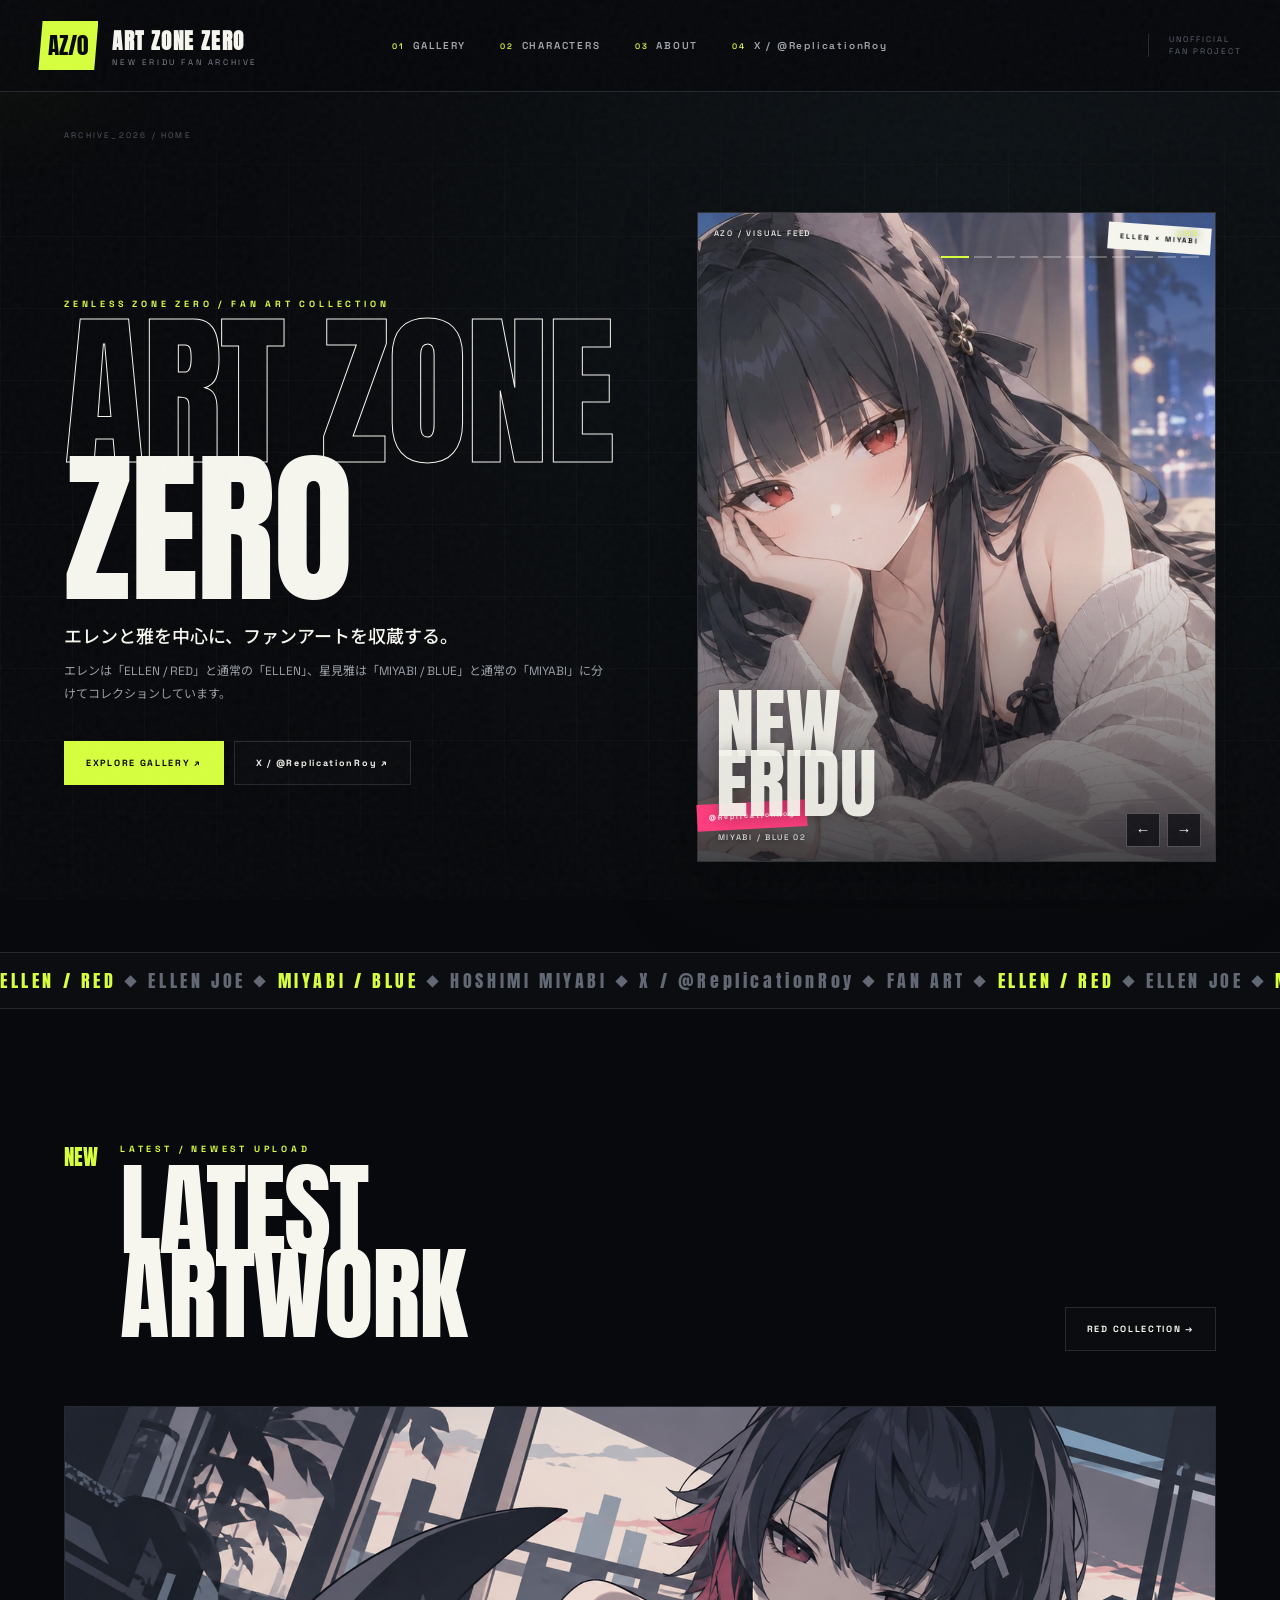
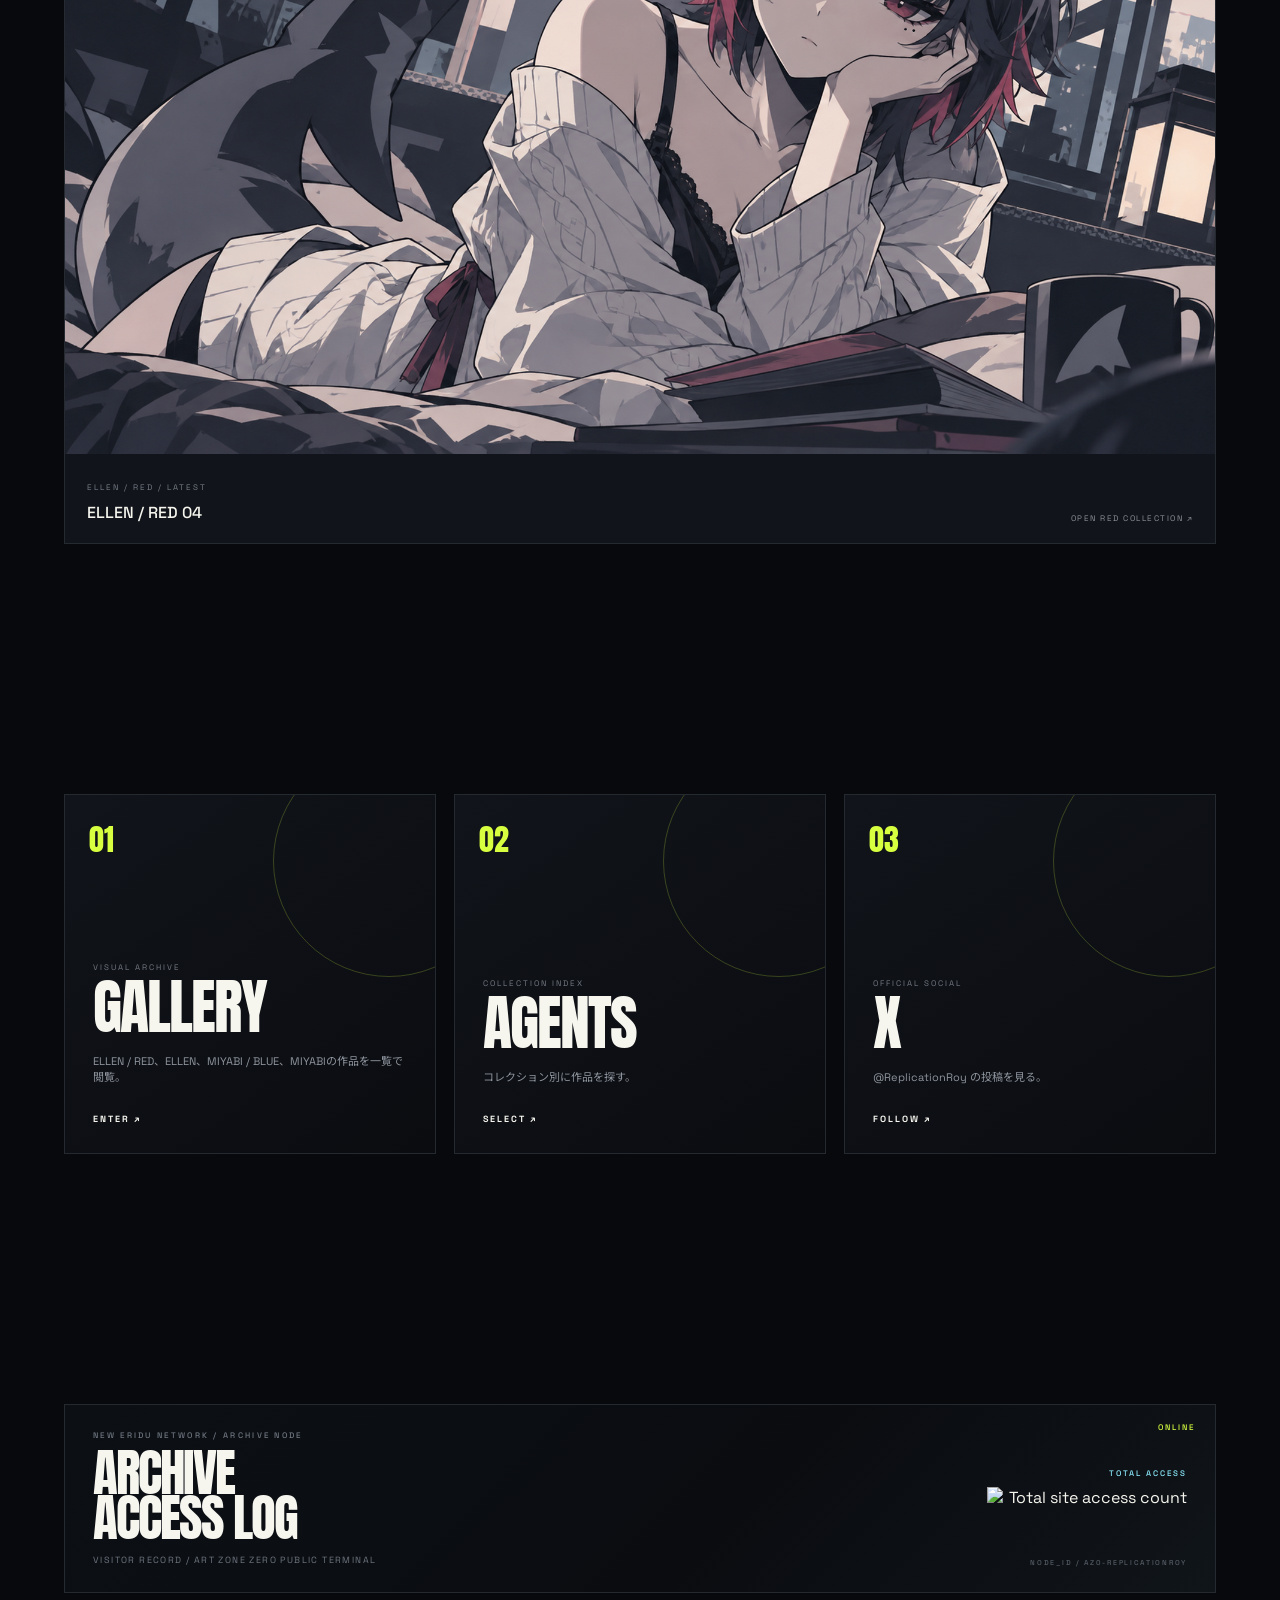
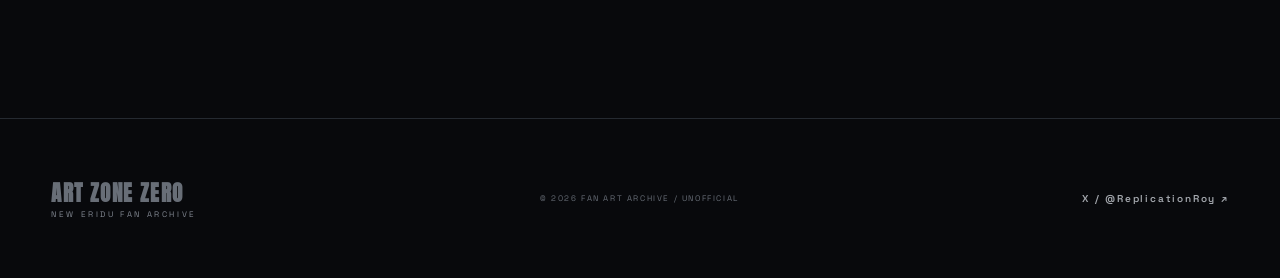
==== commit c63a4f38: "Feature ELLEN RED 04 on homepage" ====
--- a/index.html
+++ b/index.html
@@ -4,9 +4,9 @@
 <body><div class="noise"></div><div class="cursor-glow" aria-hidden="true"></div>
 <header class="site-header"><a class="brand" href="index.html"><span class="brand-mark">AZ/0</span><span class="brand-copy"><b>ART ZONE ZERO</b><small>NEW ERIDU FAN ARCHIVE</small></span></a><nav><a href="gallery.html"><span>01</span> GALLERY</a><a href="characters.html"><span>02</span> CHARACTERS</a><a href="about.html"><span>03</span> ABOUT</a><a href="https://x.com/ReplicationRoy" target="_blank" rel="noopener"><span>04</span> X / @ReplicationRoy</a></nav><div class="header-badge">UNOFFICIAL<br>FAN PROJECT</div></header>
 <main>
-<section class="hero"><div class="hero-grid"></div><div class="hero-index">ARCHIVE_2026 / HOME</div><div class="hero-copy reveal"><p class="eyebrow">ZENLESS ZONE ZERO / FAN ART COLLECTION</p><h1><span>ART ZONE</span><br>ZERO</h1><p class="hero-jp">エレンと雅を中心に、ファンアートを収蔵する。</p><p class="lead">エレンは「ELLEN / RED」と通常の「ELLEN」、星見雅は「MIYABI / BLUE」と通常の「MIYABI」に分けてコレクションしています。</p><div class="hero-actions"><a class="btn primary" href="gallery.html">EXPLORE GALLERY <span>↗</span></a><a class="btn ghost" href="https://x.com/ReplicationRoy" target="_blank" rel="noopener">X / @ReplicationRoy ↗</a></div></div><div class="hero-visual reveal"><div class="hero-art-slider" id="hero-art-slider" aria-label="Featured artwork slideshow"><div class="hero-slide active"><img src="images/miyabi-blue/MIYABI_BLUE02.png" alt="MIYABI / BLUE 02"></div><div class="hero-slide"><img src="images/ellen-red/ELLEN_RED03.png" alt="ELLEN / RED 03"></div><div class="hero-slide"><img src="images/miyabi/MIYABI01.jpg" alt="MIYABI 01"></div><div class="hero-slide"><img src="images/ellen/ELLEN03.png" alt="ELLEN 03"></div><div class="hero-slide"><img src="images/ellen/ELLEN02.png" alt="ELLEN 02"></div><div class="hero-slide"><img src="images/miyabi-blue/MIYABI_BLUE03.png" alt="MIYABI / BLUE 03"></div><div class="hero-slide"><img src="images/ellen-red/ELLEN_RED02.png" alt="ELLEN / RED 02"></div><div class="hero-slide"><img src="images/ellen/ELLEN01.png" alt="ELLEN 01"></div><div class="hero-slide"><img src="images/miyabi-blue/MIYABI_BLUE01.png" alt="MIYABI / BLUE 01"></div><div class="hero-slide"><img src="images/ellen-red/ELLEN_RED01.png" alt="ELLEN / RED 01"></div><div class="hero-slider-ui"><div class="hero-slider-top"><span>AZ0 / VISUAL FEED</span><b>LIVE</b></div><div class="hero-slider-word">NEW<br>ERIDU</div><div class="hero-slider-caption" id="hero-slider-caption">MIYABI / BLUE 02</div></div><div class="hero-slider-dots" aria-hidden="true"><i class="active"></i><i></i><i></i><i></i><i></i><i></i><i></i><i></i><i></i><i></i></div><div class="hero-slider-controls"><button type="button" id="hero-prev" aria-label="Previous artwork">←</button><button type="button" id="hero-next" aria-label="Next artwork">→</button></div></div><div class="float-tag tag-a">ELLEN × MIYABI</div><div class="float-tag tag-b">@ReplicationRoy</div></div></section>
+<section class="hero"><div class="hero-grid"></div><div class="hero-index">ARCHIVE_2026 / HOME</div><div class="hero-copy reveal"><p class="eyebrow">ZENLESS ZONE ZERO / FAN ART COLLECTION</p><h1><span>ART ZONE</span><br>ZERO</h1><p class="hero-jp">エレンと雅を中心に、ファンアートを収蔵する。</p><p class="lead">エレンは「ELLEN / RED」と通常の「ELLEN」、星見雅は「MIYABI / BLUE」と通常の「MIYABI」に分けてコレクションしています。</p><div class="hero-actions"><a class="btn primary" href="gallery.html">EXPLORE GALLERY <span>↗</span></a><a class="btn ghost" href="https://x.com/ReplicationRoy" target="_blank" rel="noopener">X / @ReplicationRoy ↗</a></div></div><div class="hero-visual reveal"><div class="hero-art-slider" id="hero-art-slider" aria-label="Featured artwork slideshow"><div class="hero-slide active"><img src="images/miyabi-blue/MIYABI_BLUE02.png" alt="MIYABI / BLUE 02"></div><div class="hero-slide"><img src="images/ellen-red/ELLEN_RED04.png" alt="ELLEN / RED 04"></div><div class="hero-slide"><img src="images/ellen-red/ELLEN_RED03.png" alt="ELLEN / RED 03"></div><div class="hero-slide"><img src="images/miyabi/MIYABI01.jpg" alt="MIYABI 01"></div><div class="hero-slide"><img src="images/ellen/ELLEN03.png" alt="ELLEN 03"></div><div class="hero-slide"><img src="images/ellen/ELLEN02.png" alt="ELLEN 02"></div><div class="hero-slide"><img src="images/miyabi-blue/MIYABI_BLUE03.png" alt="MIYABI / BLUE 03"></div><div class="hero-slide"><img src="images/ellen-red/ELLEN_RED02.png" alt="ELLEN / RED 02"></div><div class="hero-slide"><img src="images/ellen/ELLEN01.png" alt="ELLEN 01"></div><div class="hero-slide"><img src="images/miyabi-blue/MIYABI_BLUE01.png" alt="MIYABI / BLUE 01"></div><div class="hero-slide"><img src="images/ellen-red/ELLEN_RED01.png" alt="ELLEN / RED 01"></div><div class="hero-slider-ui"><div class="hero-slider-top"><span>AZ0 / VISUAL FEED</span><b>LIVE</b></div><div class="hero-slider-word">NEW<br>ERIDU</div><div class="hero-slider-caption" id="hero-slider-caption">MIYABI / BLUE 02</div></div><div class="hero-slider-dots" aria-hidden="true"><i class="active"></i><i></i><i></i><i></i><i></i><i></i><i></i><i></i><i></i><i></i><i></i></div><div class="hero-slider-controls"><button type="button" id="hero-prev" aria-label="Previous artwork">←</button><button type="button" id="hero-next" aria-label="Next artwork">→</button></div></div><div class="float-tag tag-a">ELLEN × MIYABI</div><div class="float-tag tag-b">@ReplicationRoy</div></div></section>
 <section class="ticker"><div><span>ELLEN / RED</span> ◆ ELLEN JOE ◆ <span>MIYABI / BLUE</span> ◆ HOSHIMI MIYABI ◆ X / @ReplicationRoy ◆ FAN ART ◆ <span>ELLEN / RED</span> ◆ ELLEN JOE ◆ <span>MIYABI / BLUE</span> ◆ HOSHIMI MIYABI ◆</div></section>
-<section class="section home-latest"><div class="section-head reveal"><div class="section-title-wrap"><span class="section-no">NEW</span><div><p class="eyebrow">LATEST / NEWEST UPLOAD</p><h2>LATEST<br>ARTWORK</h2></div></div><a class="btn ghost" href="ellen-red.html">RED COLLECTION →</a></div><a class="home-featured reveal" href="ellen-red.html"><div class="home-featured-image"><img src="images/ellen-red/ELLEN_RED03.png" alt="ELLEN / RED 03" loading="eager"></div><div class="home-featured-meta"><div><small>ELLEN / RED / LATEST</small><h3>ELLEN / RED 03</h3></div><span>OPEN RED COLLECTION ↗</span></div></a></section>
+<section class="section home-latest"><div class="section-head reveal"><div class="section-title-wrap"><span class="section-no">NEW</span><div><p class="eyebrow">LATEST / NEWEST UPLOAD</p><h2>LATEST<br>ARTWORK</h2></div></div><a class="btn ghost" href="ellen-red.html">RED COLLECTION →</a></div><a class="home-featured reveal" href="ellen-red.html"><div class="home-featured-image"><img src="images/ellen-red/ELLEN_RED04.png" alt="ELLEN / RED 04" loading="eager"></div><div class="home-featured-meta"><div><small>ELLEN / RED / LATEST</small><h3>ELLEN / RED 04</h3></div><span>OPEN RED COLLECTION ↗</span></div></a></section>
 <section class="section portal-grid"><a class="portal-card reveal" href="gallery.html"><span>01</span><small>VISUAL ARCHIVE</small><h2>GALLERY</h2><p>ELLEN / RED、ELLEN、MIYABI / BLUE、MIYABIの作品を一覧で閲覧。</p><b>ENTER ↗</b></a><a class="portal-card reveal" href="characters.html"><span>02</span><small>COLLECTION INDEX</small><h2>AGENTS</h2><p>コレクション別に作品を探す。</p><b>SELECT ↗</b></a><a class="portal-card reveal" href="https://x.com/ReplicationRoy" target="_blank" rel="noopener"><span>03</span><small>OFFICIAL SOCIAL</small><h2>X</h2><p>@ReplicationRoy の投稿を見る。</p><b>FOLLOW ↗</b></a></section>
 <section class="section"><div class="access-terminal reveal"><div class="access-terminal-copy"><small>NEW ERIDU NETWORK / ARCHIVE NODE</small><h2>ARCHIVE<br>ACCESS LOG</h2><p>VISITOR RECORD / ART ZONE ZERO PUBLIC TERMINAL</p></div><div class="access-terminal-count"><small>TOTAL ACCESS</small><div class="access-number"><img src="https://rozen.goatcounter.com/counter/TOTAL.svg?no_branding=1" alt="Total site access count"></div><div class="access-id">NODE_ID / AZ0-REPLICATIONROY</div></div></div></section>
-</main><footer><div class="brand-copy"><b>ART ZONE ZERO</b><small>NEW ERIDU FAN ARCHIVE</small></div><p>© 2026 FAN ART ARCHIVE / UNOFFICIAL</p><a href="https://x.com/ReplicationRoy" target="_blank" rel="noopener">X / @ReplicationRoy ↗</a></footer><script src="script.js"></script><script>(function(){var slider=document.getElementById('hero-art-slider');if(!slider)return;var slides=Array.from(slider.querySelectorAll('.hero-slide'));var dots=Array.from(slider.querySelectorAll('.hero-slider-dots i'));var caption=document.getElementById('hero-slider-caption');var names=['MIYABI / BLUE 02','ELLEN / RED 03','MIYABI 01','ELLEN 03','ELLEN 02','MIYABI / BLUE 03','ELLEN / RED 02','ELLEN 01','MIYABI / BLUE 01','ELLEN / RED 01'];var index=0;var timer;function show(n){index=(n+slides.length)%slides.length;slides.forEach(function(s,i){s.classList.toggle('active',i===index)});dots.forEach(function(d,i){d.classList.toggle('active',i===index)});caption.textContent=names[index]}function reset(){clearInterval(timer);timer=setInterval(function(){show(index+1)},5200)}document.getElementById('hero-prev').addEventListener('click',function(){show(index-1);reset()});document.getElementById('hero-next').addEventListener('click',function(){show(index+1);reset()});slider.addEventListener('mouseenter',function(){clearInterval(timer)});slider.addEventListener('mouseleave',reset);reset()})();</script><script data-goatcounter="https://rozen.goatcounter.com/count" async src="https://gc.zgo.at/count.js"></script></body></html>+</main><footer><div class="brand-copy"><b>ART ZONE ZERO</b><small>NEW ERIDU FAN ARCHIVE</small></div><p>© 2026 FAN ART ARCHIVE / UNOFFICIAL</p><a href="https://x.com/ReplicationRoy" target="_blank" rel="noopener">X / @ReplicationRoy ↗</a></footer><script src="script.js"></script><script>(function(){var slider=document.getElementById('hero-art-slider');if(!slider)return;var slides=Array.from(slider.querySelectorAll('.hero-slide'));var dots=Array.from(slider.querySelectorAll('.hero-slider-dots i'));var caption=document.getElementById('hero-slider-caption');var names=['MIYABI / BLUE 02','ELLEN / RED 04','ELLEN / RED 03','MIYABI 01','ELLEN 03','ELLEN 02','MIYABI / BLUE 03','ELLEN / RED 02','ELLEN 01','MIYABI / BLUE 01','ELLEN / RED 01'];var index=0;var timer;function show(n){index=(n+slides.length)%slides.length;slides.forEach(function(s,i){s.classList.toggle('active',i===index)});dots.forEach(function(d,i){d.classList.toggle('active',i===index)});caption.textContent=names[index]}function reset(){clearInterval(timer);timer=setInterval(function(){show(index+1)},5200)}document.getElementById('hero-prev').addEventListener('click',function(){show(index-1);reset()});document.getElementById('hero-next').addEventListener('click',function(){show(index+1);reset()});slider.addEventListener('mouseenter',function(){clearInterval(timer)});slider.addEventListener('mouseleave',reset);reset()})();</script><script data-goatcounter="https://rozen.goatcounter.com/count" async src="https://gc.zgo.at/count.js"></script></body></html>
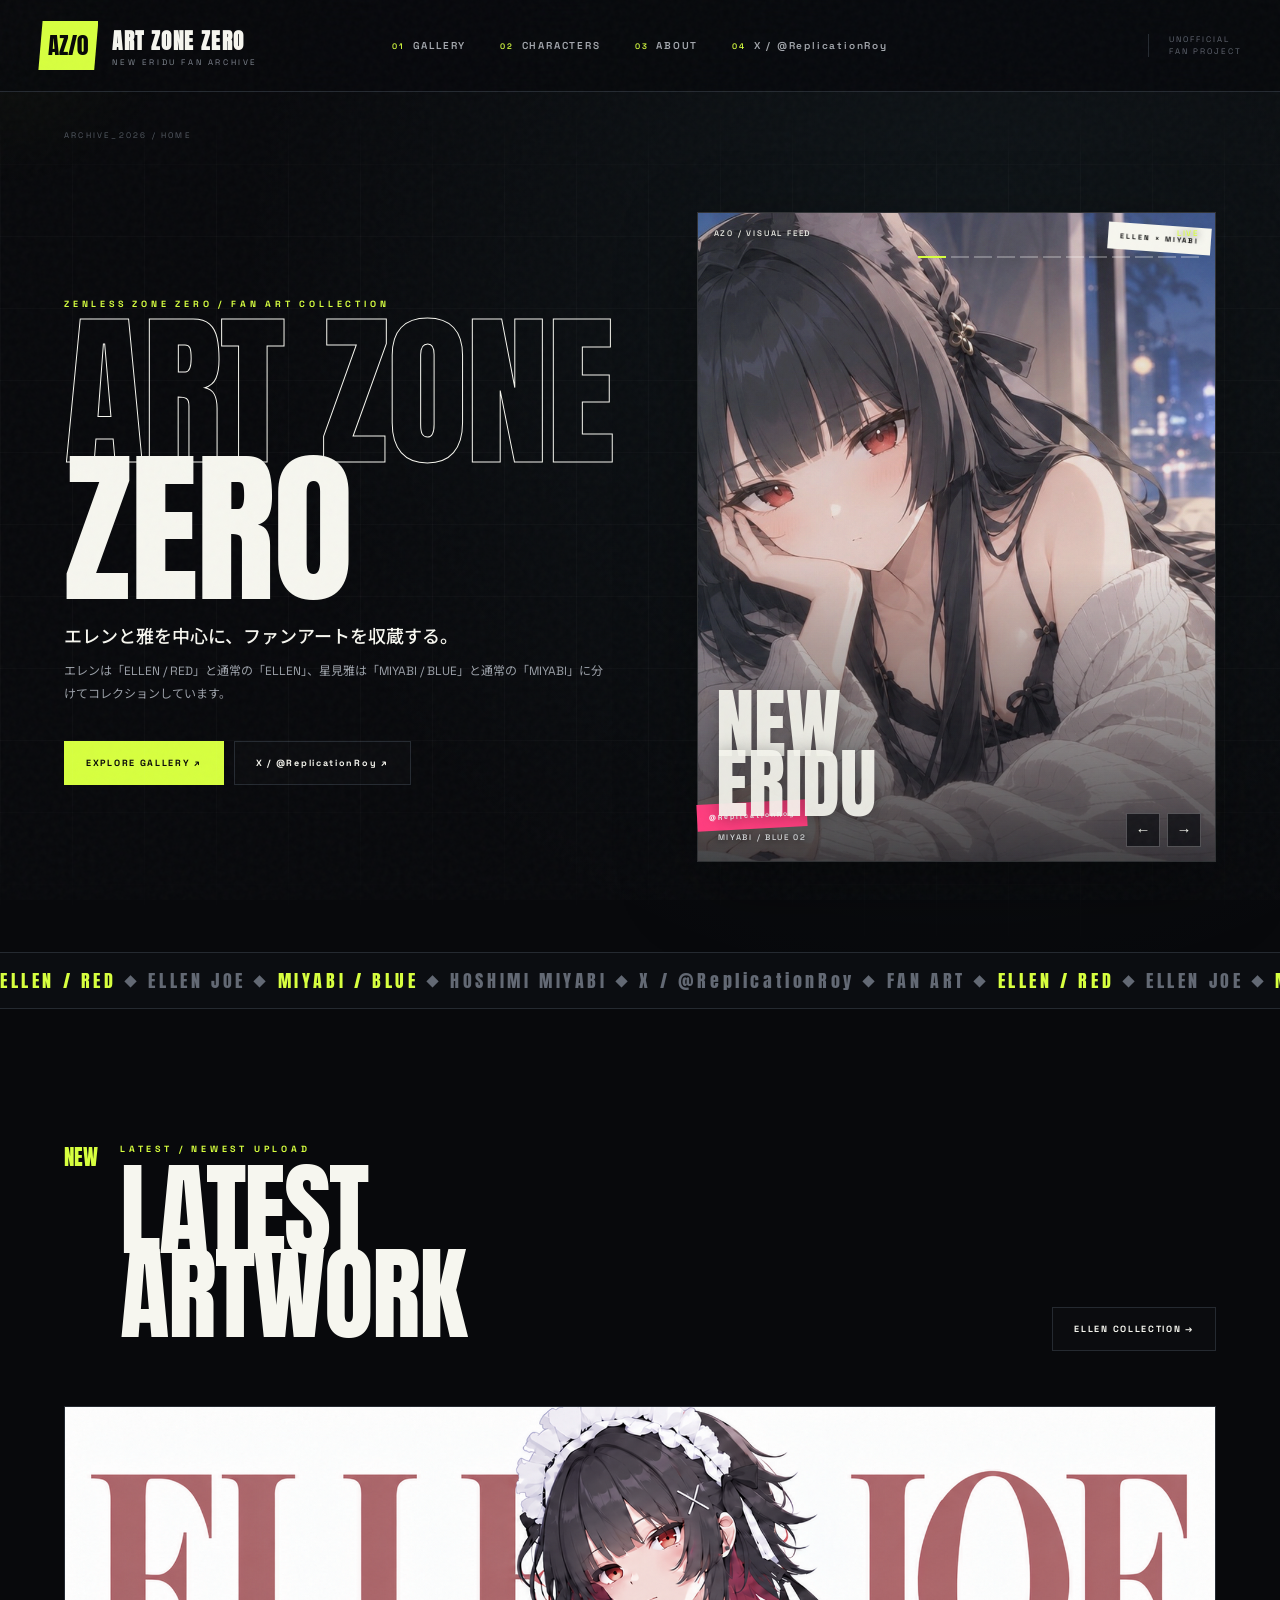
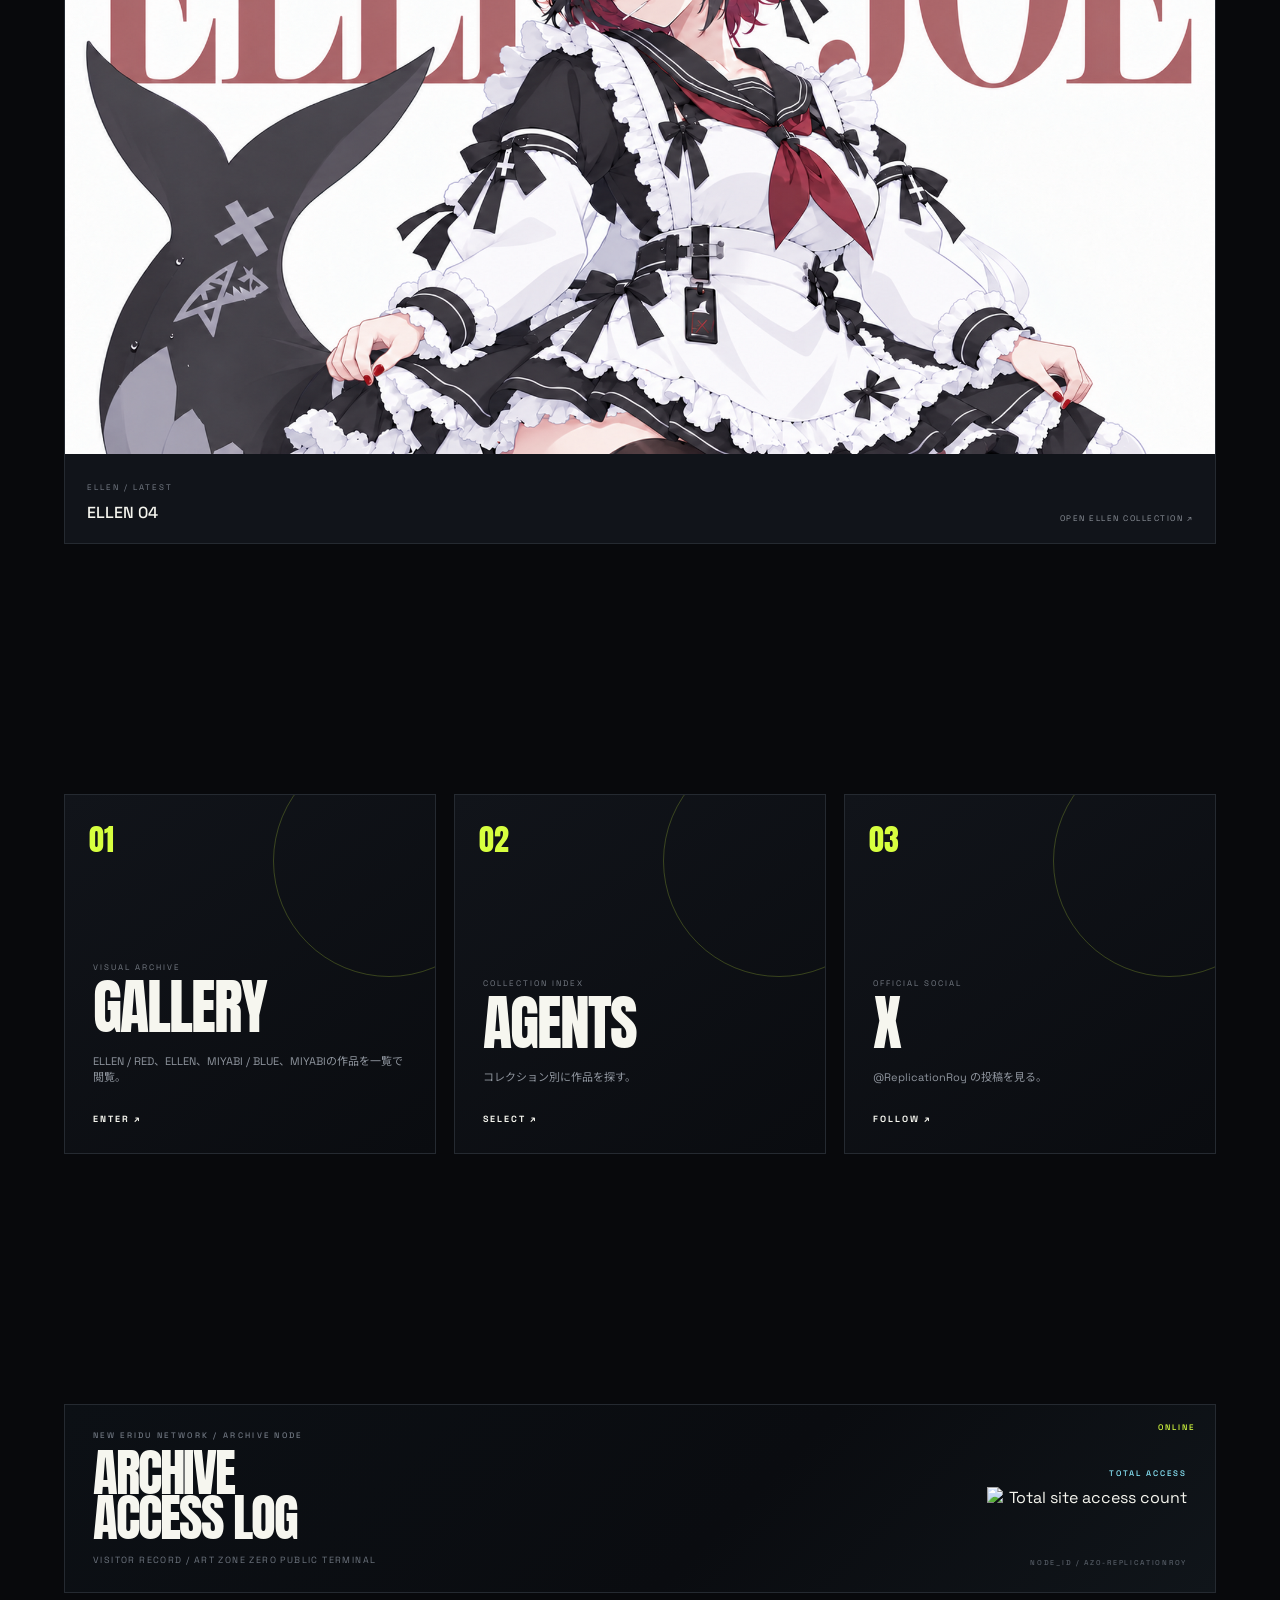
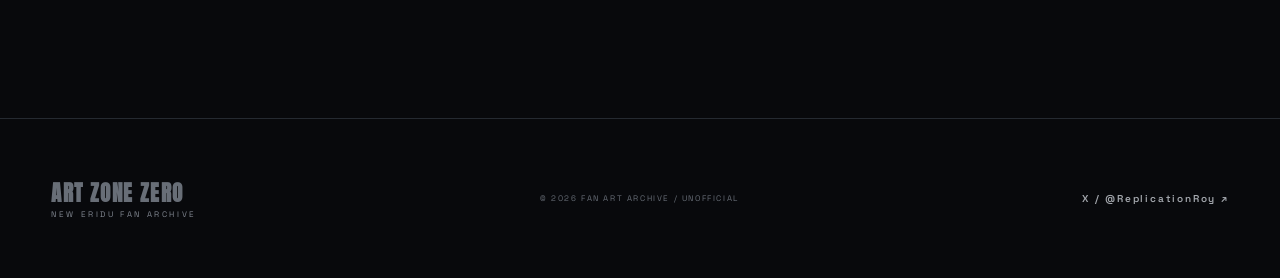
==== commit b514d47c: "Feature ELLEN04 on homepage" ====
--- a/index.html
+++ b/index.html
@@ -4,9 +4,9 @@
 <body><div class="noise"></div><div class="cursor-glow" aria-hidden="true"></div>
 <header class="site-header"><a class="brand" href="index.html"><span class="brand-mark">AZ/0</span><span class="brand-copy"><b>ART ZONE ZERO</b><small>NEW ERIDU FAN ARCHIVE</small></span></a><nav><a href="gallery.html"><span>01</span> GALLERY</a><a href="characters.html"><span>02</span> CHARACTERS</a><a href="about.html"><span>03</span> ABOUT</a><a href="https://x.com/ReplicationRoy" target="_blank" rel="noopener"><span>04</span> X / @ReplicationRoy</a></nav><div class="header-badge">UNOFFICIAL<br>FAN PROJECT</div></header>
 <main>
-<section class="hero"><div class="hero-grid"></div><div class="hero-index">ARCHIVE_2026 / HOME</div><div class="hero-copy reveal"><p class="eyebrow">ZENLESS ZONE ZERO / FAN ART COLLECTION</p><h1><span>ART ZONE</span><br>ZERO</h1><p class="hero-jp">エレンと雅を中心に、ファンアートを収蔵する。</p><p class="lead">エレンは「ELLEN / RED」と通常の「ELLEN」、星見雅は「MIYABI / BLUE」と通常の「MIYABI」に分けてコレクションしています。</p><div class="hero-actions"><a class="btn primary" href="gallery.html">EXPLORE GALLERY <span>↗</span></a><a class="btn ghost" href="https://x.com/ReplicationRoy" target="_blank" rel="noopener">X / @ReplicationRoy ↗</a></div></div><div class="hero-visual reveal"><div class="hero-art-slider" id="hero-art-slider" aria-label="Featured artwork slideshow"><div class="hero-slide active"><img src="images/miyabi-blue/MIYABI_BLUE02.png" alt="MIYABI / BLUE 02"></div><div class="hero-slide"><img src="images/ellen-red/ELLEN_RED04.png" alt="ELLEN / RED 04"></div><div class="hero-slide"><img src="images/ellen-red/ELLEN_RED03.png" alt="ELLEN / RED 03"></div><div class="hero-slide"><img src="images/miyabi/MIYABI01.jpg" alt="MIYABI 01"></div><div class="hero-slide"><img src="images/ellen/ELLEN03.png" alt="ELLEN 03"></div><div class="hero-slide"><img src="images/ellen/ELLEN02.png" alt="ELLEN 02"></div><div class="hero-slide"><img src="images/miyabi-blue/MIYABI_BLUE03.png" alt="MIYABI / BLUE 03"></div><div class="hero-slide"><img src="images/ellen-red/ELLEN_RED02.png" alt="ELLEN / RED 02"></div><div class="hero-slide"><img src="images/ellen/ELLEN01.png" alt="ELLEN 01"></div><div class="hero-slide"><img src="images/miyabi-blue/MIYABI_BLUE01.png" alt="MIYABI / BLUE 01"></div><div class="hero-slide"><img src="images/ellen-red/ELLEN_RED01.png" alt="ELLEN / RED 01"></div><div class="hero-slider-ui"><div class="hero-slider-top"><span>AZ0 / VISUAL FEED</span><b>LIVE</b></div><div class="hero-slider-word">NEW<br>ERIDU</div><div class="hero-slider-caption" id="hero-slider-caption">MIYABI / BLUE 02</div></div><div class="hero-slider-dots" aria-hidden="true"><i class="active"></i><i></i><i></i><i></i><i></i><i></i><i></i><i></i><i></i><i></i><i></i></div><div class="hero-slider-controls"><button type="button" id="hero-prev" aria-label="Previous artwork">←</button><button type="button" id="hero-next" aria-label="Next artwork">→</button></div></div><div class="float-tag tag-a">ELLEN × MIYABI</div><div class="float-tag tag-b">@ReplicationRoy</div></div></section>
+<section class="hero"><div class="hero-grid"></div><div class="hero-index">ARCHIVE_2026 / HOME</div><div class="hero-copy reveal"><p class="eyebrow">ZENLESS ZONE ZERO / FAN ART COLLECTION</p><h1><span>ART ZONE</span><br>ZERO</h1><p class="hero-jp">エレンと雅を中心に、ファンアートを収蔵する。</p><p class="lead">エレンは「ELLEN / RED」と通常の「ELLEN」、星見雅は「MIYABI / BLUE」と通常の「MIYABI」に分けてコレクションしています。</p><div class="hero-actions"><a class="btn primary" href="gallery.html">EXPLORE GALLERY <span>↗</span></a><a class="btn ghost" href="https://x.com/ReplicationRoy" target="_blank" rel="noopener">X / @ReplicationRoy ↗</a></div></div><div class="hero-visual reveal"><div class="hero-art-slider" id="hero-art-slider" aria-label="Featured artwork slideshow"><div class="hero-slide active"><img src="images/miyabi-blue/MIYABI_BLUE02.png" alt="MIYABI / BLUE 02"></div><div class="hero-slide"><img src="images/ellen/ELLEN04.png" alt="ELLEN 04"></div><div class="hero-slide"><img src="images/ellen-red/ELLEN_RED04.png" alt="ELLEN / RED 04"></div><div class="hero-slide"><img src="images/ellen-red/ELLEN_RED03.png" alt="ELLEN / RED 03"></div><div class="hero-slide"><img src="images/miyabi/MIYABI01.jpg" alt="MIYABI 01"></div><div class="hero-slide"><img src="images/ellen/ELLEN03.png" alt="ELLEN 03"></div><div class="hero-slide"><img src="images/ellen/ELLEN02.png" alt="ELLEN 02"></div><div class="hero-slide"><img src="images/miyabi-blue/MIYABI_BLUE03.png" alt="MIYABI / BLUE 03"></div><div class="hero-slide"><img src="images/ellen-red/ELLEN_RED02.png" alt="ELLEN / RED 02"></div><div class="hero-slide"><img src="images/ellen/ELLEN01.png" alt="ELLEN 01"></div><div class="hero-slide"><img src="images/miyabi-blue/MIYABI_BLUE01.png" alt="MIYABI / BLUE 01"></div><div class="hero-slide"><img src="images/ellen-red/ELLEN_RED01.png" alt="ELLEN / RED 01"></div><div class="hero-slider-ui"><div class="hero-slider-top"><span>AZ0 / VISUAL FEED</span><b>LIVE</b></div><div class="hero-slider-word">NEW<br>ERIDU</div><div class="hero-slider-caption" id="hero-slider-caption">MIYABI / BLUE 02</div></div><div class="hero-slider-dots" aria-hidden="true"><i class="active"></i><i></i><i></i><i></i><i></i><i></i><i></i><i></i><i></i><i></i><i></i><i></i></div><div class="hero-slider-controls"><button type="button" id="hero-prev" aria-label="Previous artwork">←</button><button type="button" id="hero-next" aria-label="Next artwork">→</button></div></div><div class="float-tag tag-a">ELLEN × MIYABI</div><div class="float-tag tag-b">@ReplicationRoy</div></div></section>
 <section class="ticker"><div><span>ELLEN / RED</span> ◆ ELLEN JOE ◆ <span>MIYABI / BLUE</span> ◆ HOSHIMI MIYABI ◆ X / @ReplicationRoy ◆ FAN ART ◆ <span>ELLEN / RED</span> ◆ ELLEN JOE ◆ <span>MIYABI / BLUE</span> ◆ HOSHIMI MIYABI ◆</div></section>
-<section class="section home-latest"><div class="section-head reveal"><div class="section-title-wrap"><span class="section-no">NEW</span><div><p class="eyebrow">LATEST / NEWEST UPLOAD</p><h2>LATEST<br>ARTWORK</h2></div></div><a class="btn ghost" href="ellen-red.html">RED COLLECTION →</a></div><a class="home-featured reveal" href="ellen-red.html"><div class="home-featured-image"><img src="images/ellen-red/ELLEN_RED04.png" alt="ELLEN / RED 04" loading="eager"></div><div class="home-featured-meta"><div><small>ELLEN / RED / LATEST</small><h3>ELLEN / RED 04</h3></div><span>OPEN RED COLLECTION ↗</span></div></a></section>
+<section class="section home-latest"><div class="section-head reveal"><div class="section-title-wrap"><span class="section-no">NEW</span><div><p class="eyebrow">LATEST / NEWEST UPLOAD</p><h2>LATEST<br>ARTWORK</h2></div></div><a class="btn ghost" href="ellen.html">ELLEN COLLECTION →</a></div><a class="home-featured reveal" href="ellen.html"><div class="home-featured-image"><img src="images/ellen/ELLEN04.png" alt="ELLEN 04" loading="eager"></div><div class="home-featured-meta"><div><small>ELLEN / LATEST</small><h3>ELLEN 04</h3></div><span>OPEN ELLEN COLLECTION ↗</span></div></a></section>
 <section class="section portal-grid"><a class="portal-card reveal" href="gallery.html"><span>01</span><small>VISUAL ARCHIVE</small><h2>GALLERY</h2><p>ELLEN / RED、ELLEN、MIYABI / BLUE、MIYABIの作品を一覧で閲覧。</p><b>ENTER ↗</b></a><a class="portal-card reveal" href="characters.html"><span>02</span><small>COLLECTION INDEX</small><h2>AGENTS</h2><p>コレクション別に作品を探す。</p><b>SELECT ↗</b></a><a class="portal-card reveal" href="https://x.com/ReplicationRoy" target="_blank" rel="noopener"><span>03</span><small>OFFICIAL SOCIAL</small><h2>X</h2><p>@ReplicationRoy の投稿を見る。</p><b>FOLLOW ↗</b></a></section>
 <section class="section"><div class="access-terminal reveal"><div class="access-terminal-copy"><small>NEW ERIDU NETWORK / ARCHIVE NODE</small><h2>ARCHIVE<br>ACCESS LOG</h2><p>VISITOR RECORD / ART ZONE ZERO PUBLIC TERMINAL</p></div><div class="access-terminal-count"><small>TOTAL ACCESS</small><div class="access-number"><img src="https://rozen.goatcounter.com/counter/TOTAL.svg?no_branding=1" alt="Total site access count"></div><div class="access-id">NODE_ID / AZ0-REPLICATIONROY</div></div></div></section>
-</main><footer><div class="brand-copy"><b>ART ZONE ZERO</b><small>NEW ERIDU FAN ARCHIVE</small></div><p>© 2026 FAN ART ARCHIVE / UNOFFICIAL</p><a href="https://x.com/ReplicationRoy" target="_blank" rel="noopener">X / @ReplicationRoy ↗</a></footer><script src="script.js"></script><script>(function(){var slider=document.getElementById('hero-art-slider');if(!slider)return;var slides=Array.from(slider.querySelectorAll('.hero-slide'));var dots=Array.from(slider.querySelectorAll('.hero-slider-dots i'));var caption=document.getElementById('hero-slider-caption');var names=['MIYABI / BLUE 02','ELLEN / RED 04','ELLEN / RED 03','MIYABI 01','ELLEN 03','ELLEN 02','MIYABI / BLUE 03','ELLEN / RED 02','ELLEN 01','MIYABI / BLUE 01','ELLEN / RED 01'];var index=0;var timer;function show(n){index=(n+slides.length)%slides.length;slides.forEach(function(s,i){s.classList.toggle('active',i===index)});dots.forEach(function(d,i){d.classList.toggle('active',i===index)});caption.textContent=names[index]}function reset(){clearInterval(timer);timer=setInterval(function(){show(index+1)},5200)}document.getElementById('hero-prev').addEventListener('click',function(){show(index-1);reset()});document.getElementById('hero-next').addEventListener('click',function(){show(index+1);reset()});slider.addEventListener('mouseenter',function(){clearInterval(timer)});slider.addEventListener('mouseleave',reset);reset()})();</script><script data-goatcounter="https://rozen.goatcounter.com/count" async src="https://gc.zgo.at/count.js"></script></body></html>+</main><footer><div class="brand-copy"><b>ART ZONE ZERO</b><small>NEW ERIDU FAN ARCHIVE</small></div><p>© 2026 FAN ART ARCHIVE / UNOFFICIAL</p><a href="https://x.com/ReplicationRoy" target="_blank" rel="noopener">X / @ReplicationRoy ↗</a></footer><script src="script.js"></script><script>(function(){var slider=document.getElementById('hero-art-slider');if(!slider)return;var slides=Array.from(slider.querySelectorAll('.hero-slide'));var dots=Array.from(slider.querySelectorAll('.hero-slider-dots i'));var caption=document.getElementById('hero-slider-caption');var names=['MIYABI / BLUE 02','ELLEN 04','ELLEN / RED 04','ELLEN / RED 03','MIYABI 01','ELLEN 03','ELLEN 02','MIYABI / BLUE 03','ELLEN / RED 02','ELLEN 01','MIYABI / BLUE 01','ELLEN / RED 01'];var index=0;var timer;function show(n){index=(n+slides.length)%slides.length;slides.forEach(function(s,i){s.classList.toggle('active',i===index)});dots.forEach(function(d,i){d.classList.toggle('active',i===index)});caption.textContent=names[index]}function reset(){clearInterval(timer);timer=setInterval(function(){show(index+1)},5200)}document.getElementById('hero-prev').addEventListener('click',function(){show(index-1);reset()});document.getElementById('hero-next').addEventListener('click',function(){show(index+1);reset()});slider.addEventListener('mouseenter',function(){clearInterval(timer)});slider.addEventListener('mouseleave',reset);reset()})();</script><script data-goatcounter="https://rozen.goatcounter.com/count" async src="https://gc.zgo.at/count.js"></script></body></html>
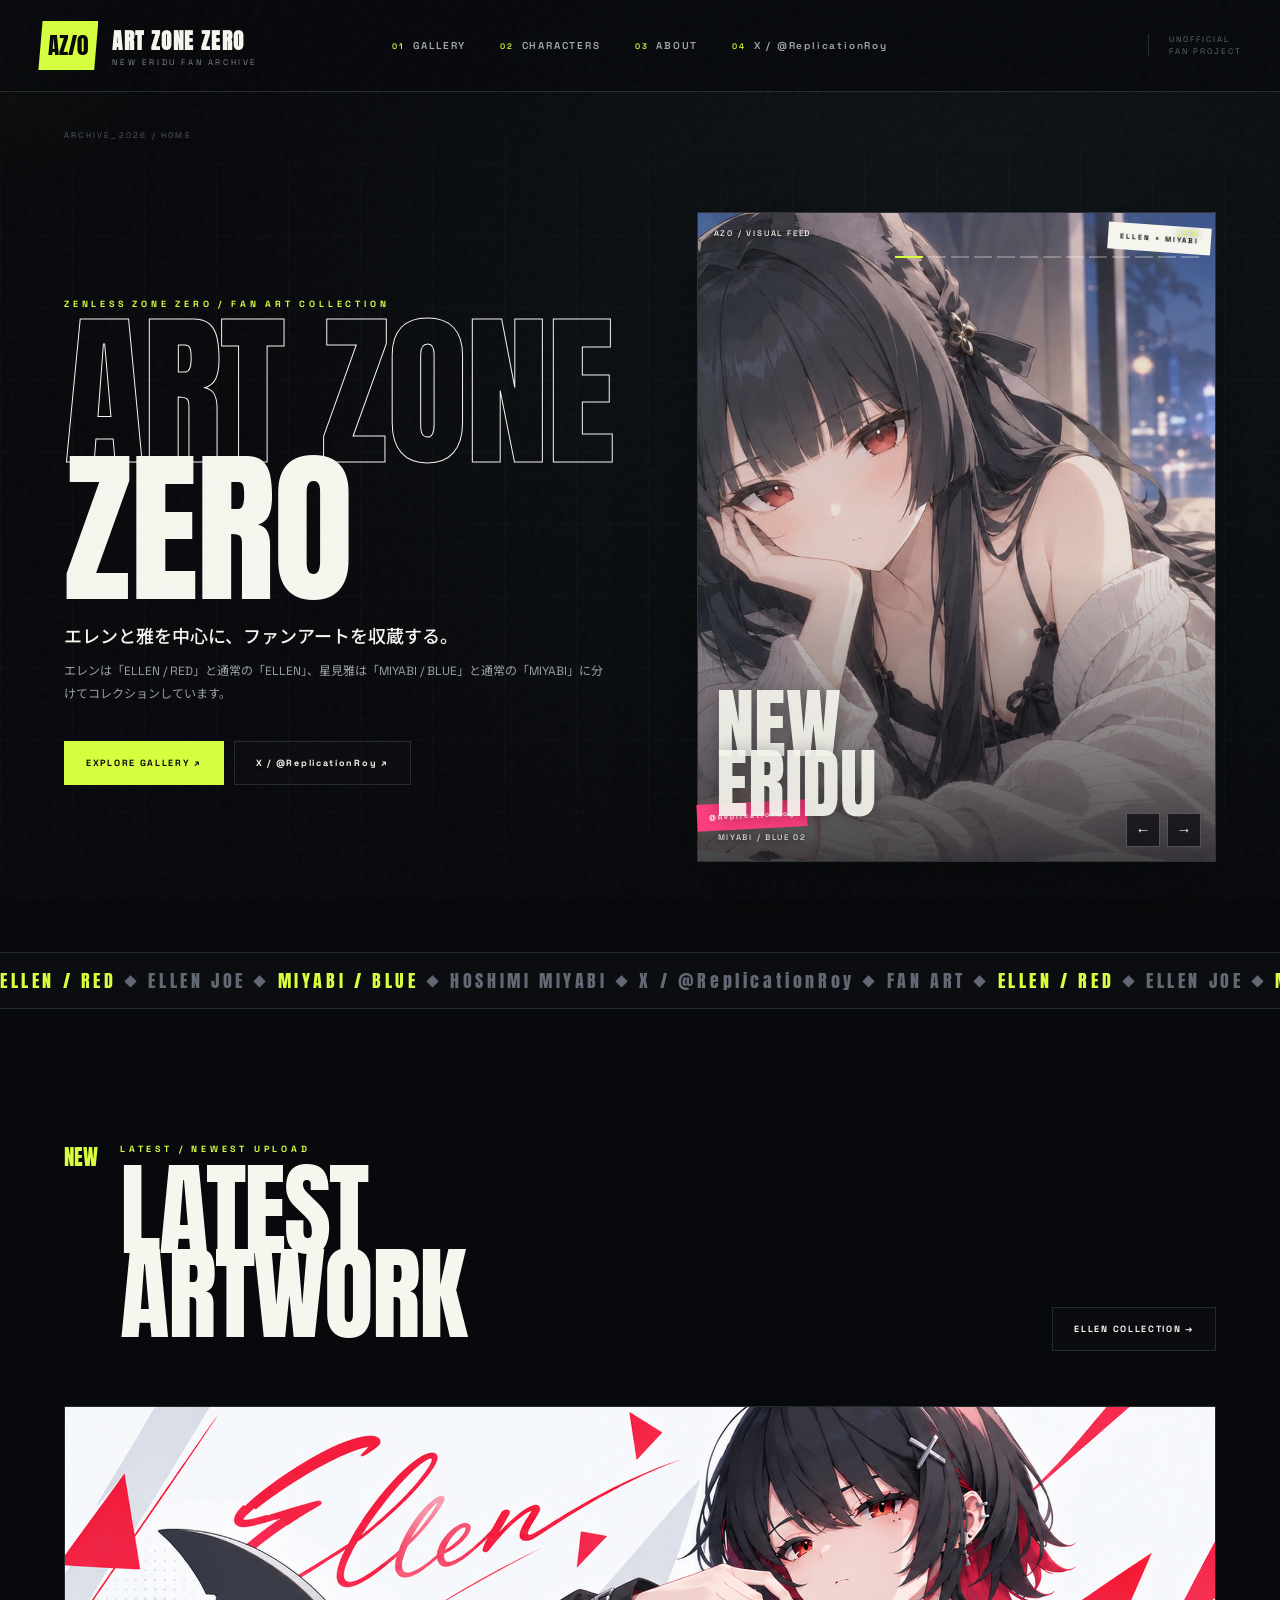
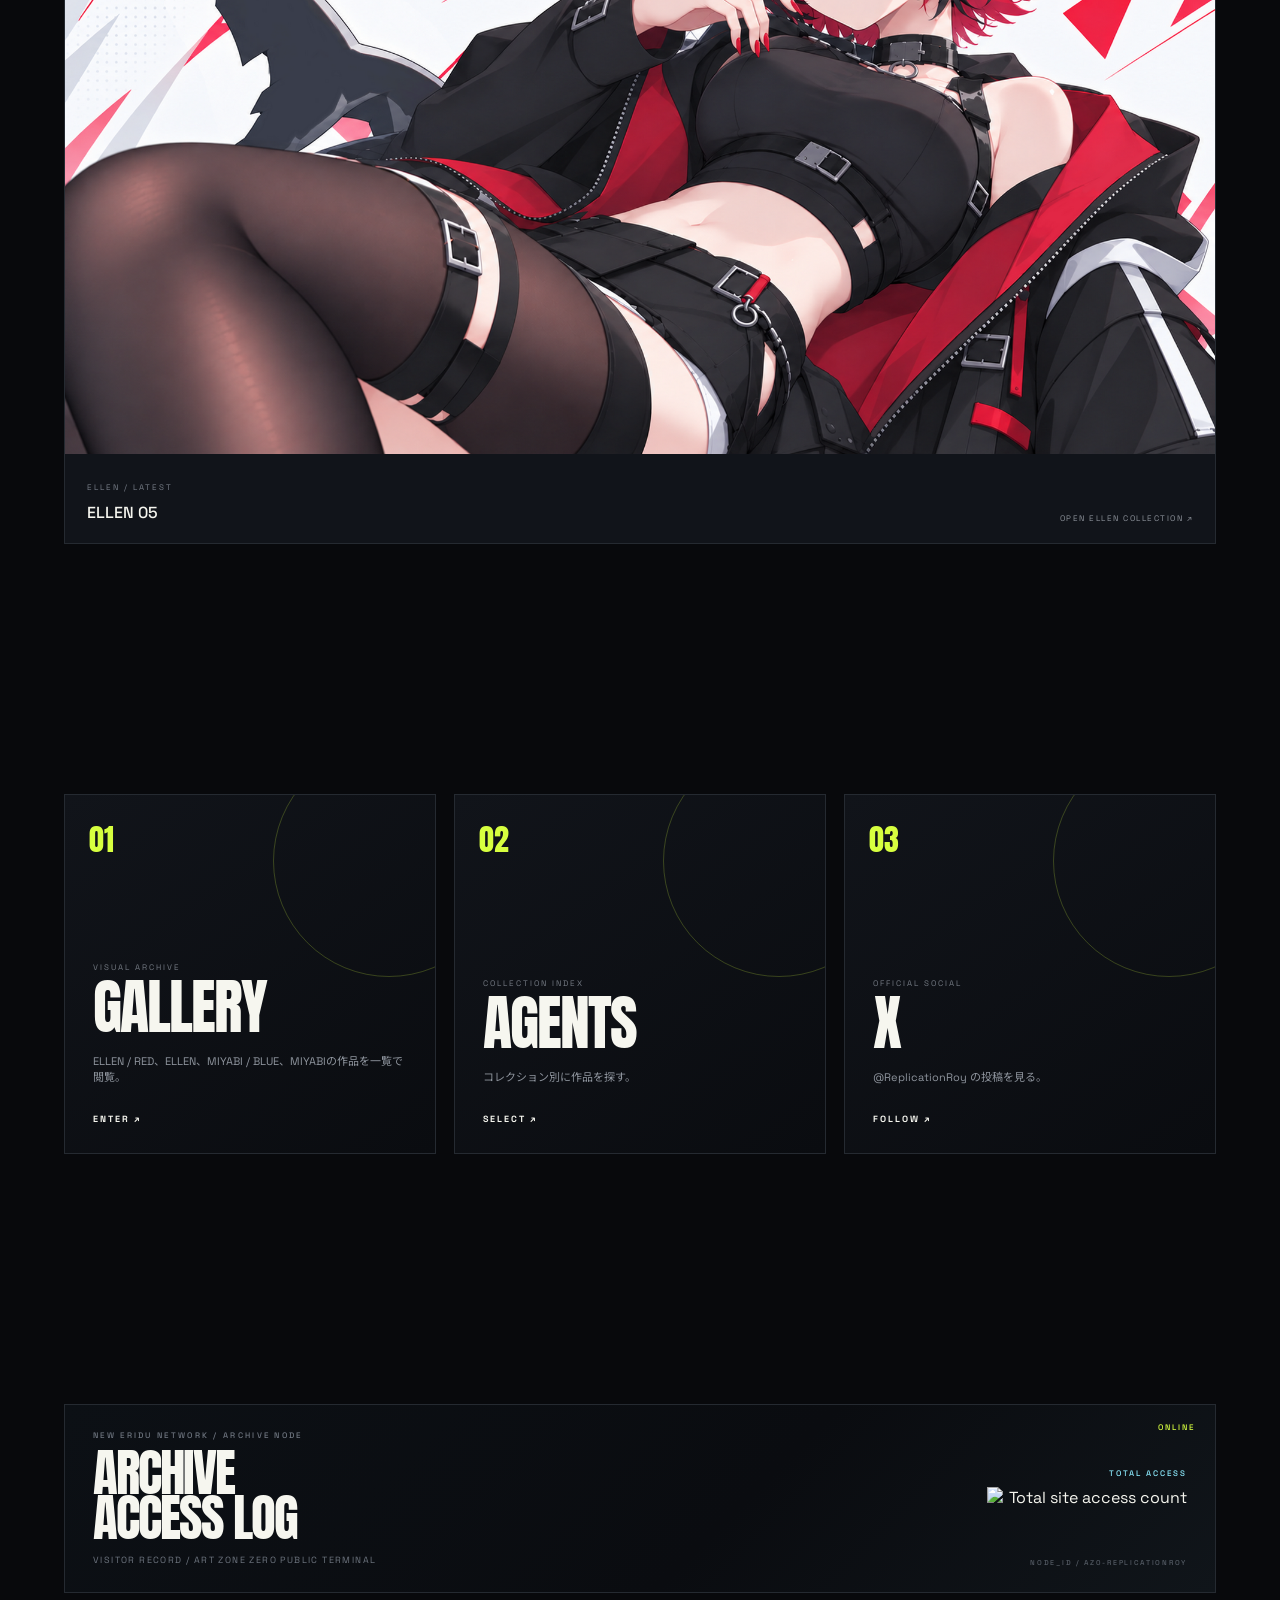
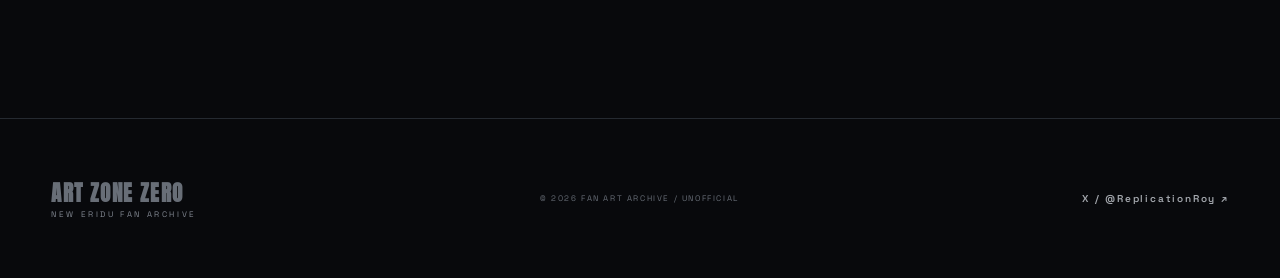
==== commit e458a37c: "Feature ELLEN05 as latest artwork" ====
--- a/index.html
+++ b/index.html
@@ -4,9 +4,9 @@
 <body><div class="noise"></div><div class="cursor-glow" aria-hidden="true"></div>
 <header class="site-header"><a class="brand" href="index.html"><span class="brand-mark">AZ/0</span><span class="brand-copy"><b>ART ZONE ZERO</b><small>NEW ERIDU FAN ARCHIVE</small></span></a><nav><a href="gallery.html"><span>01</span> GALLERY</a><a href="characters.html"><span>02</span> CHARACTERS</a><a href="about.html"><span>03</span> ABOUT</a><a href="https://x.com/ReplicationRoy" target="_blank" rel="noopener"><span>04</span> X / @ReplicationRoy</a></nav><div class="header-badge">UNOFFICIAL<br>FAN PROJECT</div></header>
 <main>
-<section class="hero"><div class="hero-grid"></div><div class="hero-index">ARCHIVE_2026 / HOME</div><div class="hero-copy reveal"><p class="eyebrow">ZENLESS ZONE ZERO / FAN ART COLLECTION</p><h1><span>ART ZONE</span><br>ZERO</h1><p class="hero-jp">エレンと雅を中心に、ファンアートを収蔵する。</p><p class="lead">エレンは「ELLEN / RED」と通常の「ELLEN」、星見雅は「MIYABI / BLUE」と通常の「MIYABI」に分けてコレクションしています。</p><div class="hero-actions"><a class="btn primary" href="gallery.html">EXPLORE GALLERY <span>↗</span></a><a class="btn ghost" href="https://x.com/ReplicationRoy" target="_blank" rel="noopener">X / @ReplicationRoy ↗</a></div></div><div class="hero-visual reveal"><div class="hero-art-slider" id="hero-art-slider" aria-label="Featured artwork slideshow"><div class="hero-slide active"><img src="images/miyabi-blue/MIYABI_BLUE02.png" alt="MIYABI / BLUE 02"></div><div class="hero-slide"><img src="images/ellen/ELLEN04.png" alt="ELLEN 04"></div><div class="hero-slide"><img src="images/ellen-red/ELLEN_RED04.png" alt="ELLEN / RED 04"></div><div class="hero-slide"><img src="images/ellen-red/ELLEN_RED03.png" alt="ELLEN / RED 03"></div><div class="hero-slide"><img src="images/miyabi/MIYABI01.jpg" alt="MIYABI 01"></div><div class="hero-slide"><img src="images/ellen/ELLEN03.png" alt="ELLEN 03"></div><div class="hero-slide"><img src="images/ellen/ELLEN02.png" alt="ELLEN 02"></div><div class="hero-slide"><img src="images/miyabi-blue/MIYABI_BLUE03.png" alt="MIYABI / BLUE 03"></div><div class="hero-slide"><img src="images/ellen-red/ELLEN_RED02.png" alt="ELLEN / RED 02"></div><div class="hero-slide"><img src="images/ellen/ELLEN01.png" alt="ELLEN 01"></div><div class="hero-slide"><img src="images/miyabi-blue/MIYABI_BLUE01.png" alt="MIYABI / BLUE 01"></div><div class="hero-slide"><img src="images/ellen-red/ELLEN_RED01.png" alt="ELLEN / RED 01"></div><div class="hero-slider-ui"><div class="hero-slider-top"><span>AZ0 / VISUAL FEED</span><b>LIVE</b></div><div class="hero-slider-word">NEW<br>ERIDU</div><div class="hero-slider-caption" id="hero-slider-caption">MIYABI / BLUE 02</div></div><div class="hero-slider-dots" aria-hidden="true"><i class="active"></i><i></i><i></i><i></i><i></i><i></i><i></i><i></i><i></i><i></i><i></i><i></i></div><div class="hero-slider-controls"><button type="button" id="hero-prev" aria-label="Previous artwork">←</button><button type="button" id="hero-next" aria-label="Next artwork">→</button></div></div><div class="float-tag tag-a">ELLEN × MIYABI</div><div class="float-tag tag-b">@ReplicationRoy</div></div></section>
+<section class="hero"><div class="hero-grid"></div><div class="hero-index">ARCHIVE_2026 / HOME</div><div class="hero-copy reveal"><p class="eyebrow">ZENLESS ZONE ZERO / FAN ART COLLECTION</p><h1><span>ART ZONE</span><br>ZERO</h1><p class="hero-jp">エレンと雅を中心に、ファンアートを収蔵する。</p><p class="lead">エレンは「ELLEN / RED」と通常の「ELLEN」、星見雅は「MIYABI / BLUE」と通常の「MIYABI」に分けてコレクションしています。</p><div class="hero-actions"><a class="btn primary" href="gallery.html">EXPLORE GALLERY <span>↗</span></a><a class="btn ghost" href="https://x.com/ReplicationRoy" target="_blank" rel="noopener">X / @ReplicationRoy ↗</a></div></div><div class="hero-visual reveal"><div class="hero-art-slider" id="hero-art-slider" aria-label="Featured artwork slideshow"><div class="hero-slide active"><img src="images/miyabi-blue/MIYABI_BLUE02.png" alt="MIYABI / BLUE 02"></div><div class="hero-slide"><img src="images/ellen/ELLEN05.png" alt="ELLEN 05"></div><div class="hero-slide"><img src="images/ellen/ELLEN04.png" alt="ELLEN 04"></div><div class="hero-slide"><img src="images/ellen-red/ELLEN_RED04.png" alt="ELLEN / RED 04"></div><div class="hero-slide"><img src="images/ellen-red/ELLEN_RED03.png" alt="ELLEN / RED 03"></div><div class="hero-slide"><img src="images/miyabi/MIYABI01.jpg" alt="MIYABI 01"></div><div class="hero-slide"><img src="images/ellen/ELLEN03.png" alt="ELLEN 03"></div><div class="hero-slide"><img src="images/ellen/ELLEN02.png" alt="ELLEN 02"></div><div class="hero-slide"><img src="images/miyabi-blue/MIYABI_BLUE03.png" alt="MIYABI / BLUE 03"></div><div class="hero-slide"><img src="images/ellen-red/ELLEN_RED02.png" alt="ELLEN / RED 02"></div><div class="hero-slide"><img src="images/ellen/ELLEN01.png" alt="ELLEN 01"></div><div class="hero-slide"><img src="images/miyabi-blue/MIYABI_BLUE01.png" alt="MIYABI / BLUE 01"></div><div class="hero-slide"><img src="images/ellen-red/ELLEN_RED01.png" alt="ELLEN / RED 01"></div><div class="hero-slider-ui"><div class="hero-slider-top"><span>AZ0 / VISUAL FEED</span><b>LIVE</b></div><div class="hero-slider-word">NEW<br>ERIDU</div><div class="hero-slider-caption" id="hero-slider-caption">MIYABI / BLUE 02</div></div><div class="hero-slider-dots" aria-hidden="true"><i class="active"></i><i></i><i></i><i></i><i></i><i></i><i></i><i></i><i></i><i></i><i></i><i></i><i></i></div><div class="hero-slider-controls"><button type="button" id="hero-prev" aria-label="Previous artwork">←</button><button type="button" id="hero-next" aria-label="Next artwork">→</button></div></div><div class="float-tag tag-a">ELLEN × MIYABI</div><div class="float-tag tag-b">@ReplicationRoy</div></div></section>
 <section class="ticker"><div><span>ELLEN / RED</span> ◆ ELLEN JOE ◆ <span>MIYABI / BLUE</span> ◆ HOSHIMI MIYABI ◆ X / @ReplicationRoy ◆ FAN ART ◆ <span>ELLEN / RED</span> ◆ ELLEN JOE ◆ <span>MIYABI / BLUE</span> ◆ HOSHIMI MIYABI ◆</div></section>
-<section class="section home-latest"><div class="section-head reveal"><div class="section-title-wrap"><span class="section-no">NEW</span><div><p class="eyebrow">LATEST / NEWEST UPLOAD</p><h2>LATEST<br>ARTWORK</h2></div></div><a class="btn ghost" href="ellen.html">ELLEN COLLECTION →</a></div><a class="home-featured reveal" href="ellen.html"><div class="home-featured-image"><img src="images/ellen/ELLEN04.png" alt="ELLEN 04" loading="eager"></div><div class="home-featured-meta"><div><small>ELLEN / LATEST</small><h3>ELLEN 04</h3></div><span>OPEN ELLEN COLLECTION ↗</span></div></a></section>
+<section class="section home-latest"><div class="section-head reveal"><div class="section-title-wrap"><span class="section-no">NEW</span><div><p class="eyebrow">LATEST / NEWEST UPLOAD</p><h2>LATEST<br>ARTWORK</h2></div></div><a class="btn ghost" href="ellen.html">ELLEN COLLECTION →</a></div><a class="home-featured reveal" href="ellen.html"><div class="home-featured-image"><img src="images/ellen/ELLEN05.png" alt="ELLEN 05" loading="eager"></div><div class="home-featured-meta"><div><small>ELLEN / LATEST</small><h3>ELLEN 05</h3></div><span>OPEN ELLEN COLLECTION ↗</span></div></a></section>
 <section class="section portal-grid"><a class="portal-card reveal" href="gallery.html"><span>01</span><small>VISUAL ARCHIVE</small><h2>GALLERY</h2><p>ELLEN / RED、ELLEN、MIYABI / BLUE、MIYABIの作品を一覧で閲覧。</p><b>ENTER ↗</b></a><a class="portal-card reveal" href="characters.html"><span>02</span><small>COLLECTION INDEX</small><h2>AGENTS</h2><p>コレクション別に作品を探す。</p><b>SELECT ↗</b></a><a class="portal-card reveal" href="https://x.com/ReplicationRoy" target="_blank" rel="noopener"><span>03</span><small>OFFICIAL SOCIAL</small><h2>X</h2><p>@ReplicationRoy の投稿を見る。</p><b>FOLLOW ↗</b></a></section>
 <section class="section"><div class="access-terminal reveal"><div class="access-terminal-copy"><small>NEW ERIDU NETWORK / ARCHIVE NODE</small><h2>ARCHIVE<br>ACCESS LOG</h2><p>VISITOR RECORD / ART ZONE ZERO PUBLIC TERMINAL</p></div><div class="access-terminal-count"><small>TOTAL ACCESS</small><div class="access-number"><img src="https://rozen.goatcounter.com/counter/TOTAL.svg?no_branding=1" alt="Total site access count"></div><div class="access-id">NODE_ID / AZ0-REPLICATIONROY</div></div></div></section>
-</main><footer><div class="brand-copy"><b>ART ZONE ZERO</b><small>NEW ERIDU FAN ARCHIVE</small></div><p>© 2026 FAN ART ARCHIVE / UNOFFICIAL</p><a href="https://x.com/ReplicationRoy" target="_blank" rel="noopener">X / @ReplicationRoy ↗</a></footer><script src="script.js"></script><script>(function(){var slider=document.getElementById('hero-art-slider');if(!slider)return;var slides=Array.from(slider.querySelectorAll('.hero-slide'));var dots=Array.from(slider.querySelectorAll('.hero-slider-dots i'));var caption=document.getElementById('hero-slider-caption');var names=['MIYABI / BLUE 02','ELLEN 04','ELLEN / RED 04','ELLEN / RED 03','MIYABI 01','ELLEN 03','ELLEN 02','MIYABI / BLUE 03','ELLEN / RED 02','ELLEN 01','MIYABI / BLUE 01','ELLEN / RED 01'];var index=0;var timer;function show(n){index=(n+slides.length)%slides.length;slides.forEach(function(s,i){s.classList.toggle('active',i===index)});dots.forEach(function(d,i){d.classList.toggle('active',i===index)});caption.textContent=names[index]}function reset(){clearInterval(timer);timer=setInterval(function(){show(index+1)},5200)}document.getElementById('hero-prev').addEventListener('click',function(){show(index-1);reset()});document.getElementById('hero-next').addEventListener('click',function(){show(index+1);reset()});slider.addEventListener('mouseenter',function(){clearInterval(timer)});slider.addEventListener('mouseleave',reset);reset()})();</script><script data-goatcounter="https://rozen.goatcounter.com/count" async src="https://gc.zgo.at/count.js"></script></body></html>+</main><footer><div class="brand-copy"><b>ART ZONE ZERO</b><small>NEW ERIDU FAN ARCHIVE</small></div><p>© 2026 FAN ART ARCHIVE / UNOFFICIAL</p><a href="https://x.com/ReplicationRoy" target="_blank" rel="noopener">X / @ReplicationRoy ↗</a></footer><script src="script.js"></script><script>(function(){var slider=document.getElementById('hero-art-slider');if(!slider)return;var slides=Array.from(slider.querySelectorAll('.hero-slide'));var dots=Array.from(slider.querySelectorAll('.hero-slider-dots i'));var caption=document.getElementById('hero-slider-caption');var names=['MIYABI / BLUE 02','ELLEN 05','ELLEN 04','ELLEN / RED 04','ELLEN / RED 03','MIYABI 01','ELLEN 03','ELLEN 02','MIYABI / BLUE 03','ELLEN / RED 02','ELLEN 01','MIYABI / BLUE 01','ELLEN / RED 01'];var index=0;var timer;function show(n){index=(n+slides.length)%slides.length;slides.forEach(function(s,i){s.classList.toggle('active',i===index)});dots.forEach(function(d,i){d.classList.toggle('active',i===index)});caption.textContent=names[index]}function reset(){clearInterval(timer);timer=setInterval(function(){show(index+1)},5200)}document.getElementById('hero-prev').addEventListener('click',function(){show(index-1);reset()});document.getElementById('hero-next').addEventListener('click',function(){show(index+1);reset()});slider.addEventListener('mouseenter',function(){clearInterval(timer)});slider.addEventListener('mouseleave',reset);reset()})();</script><script data-goatcounter="https://rozen.goatcounter.com/count" async src="https://gc.zgo.at/count.js"></script></body></html>
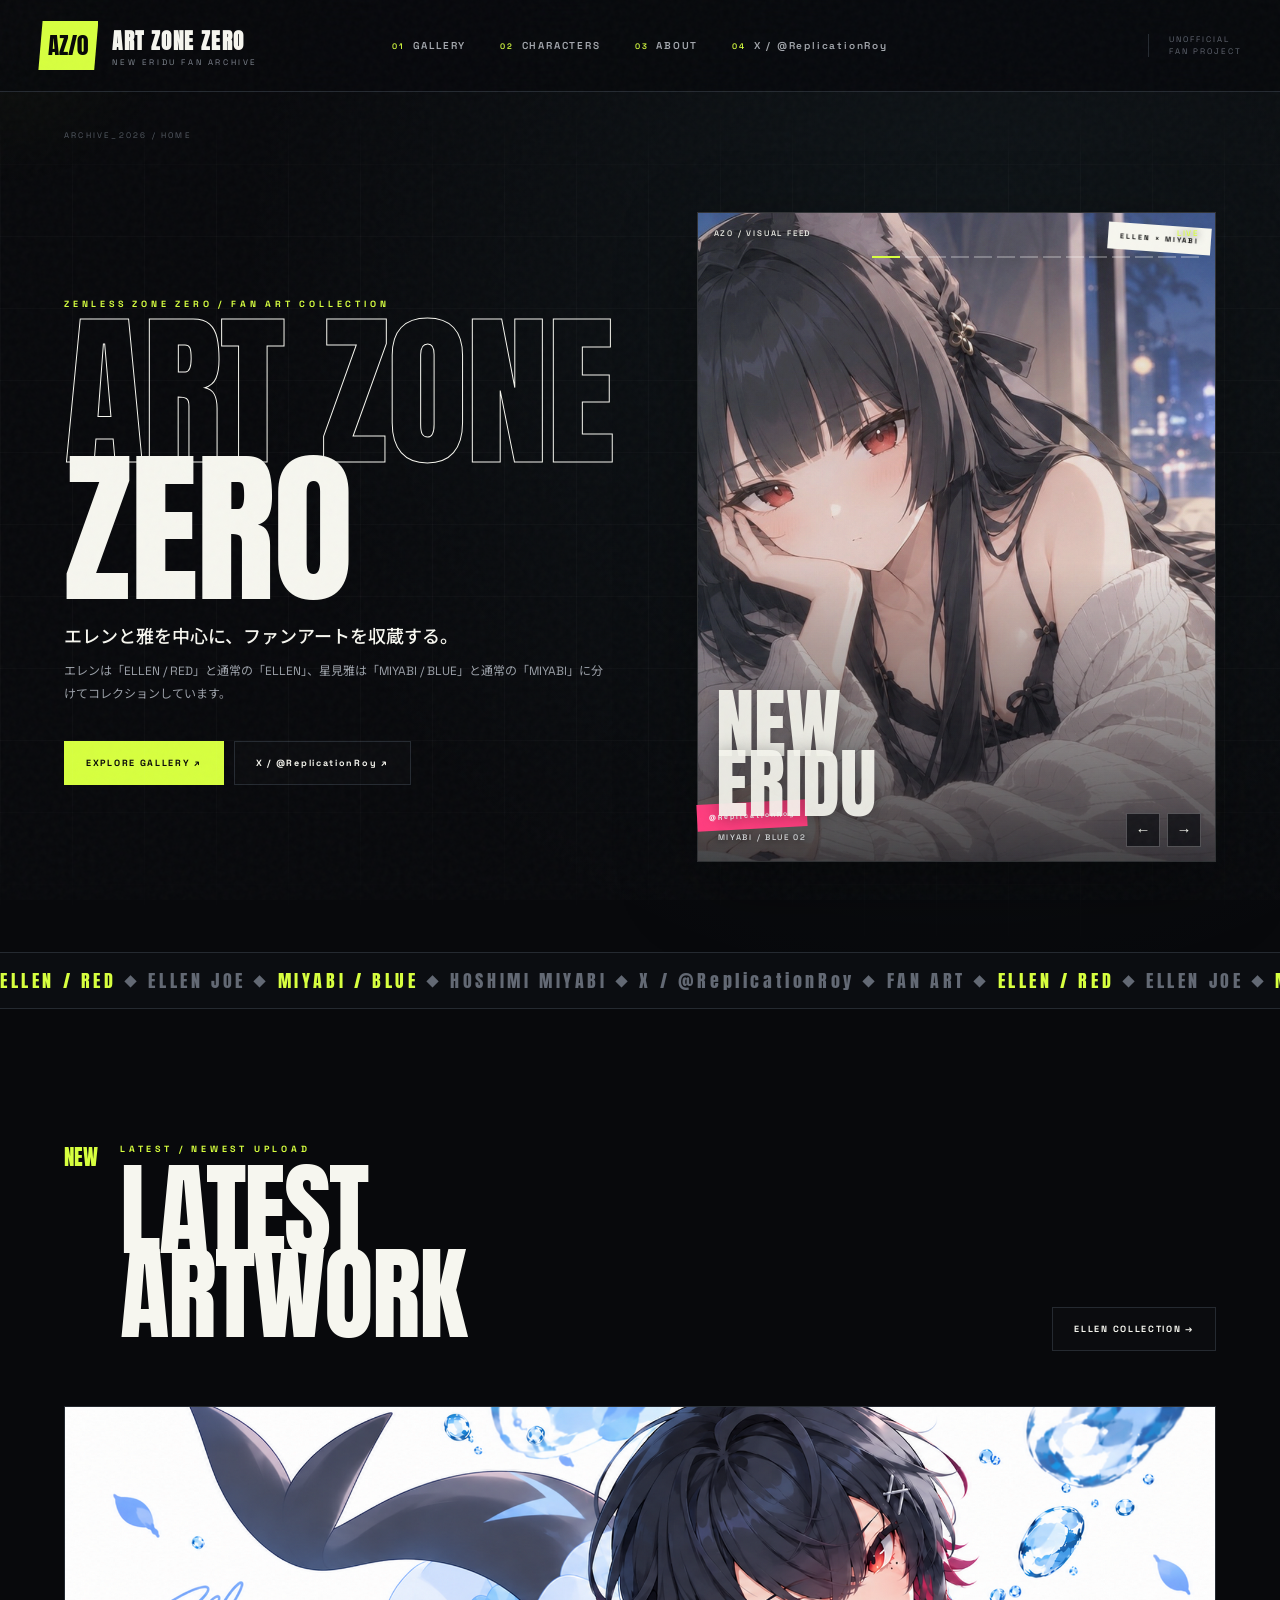
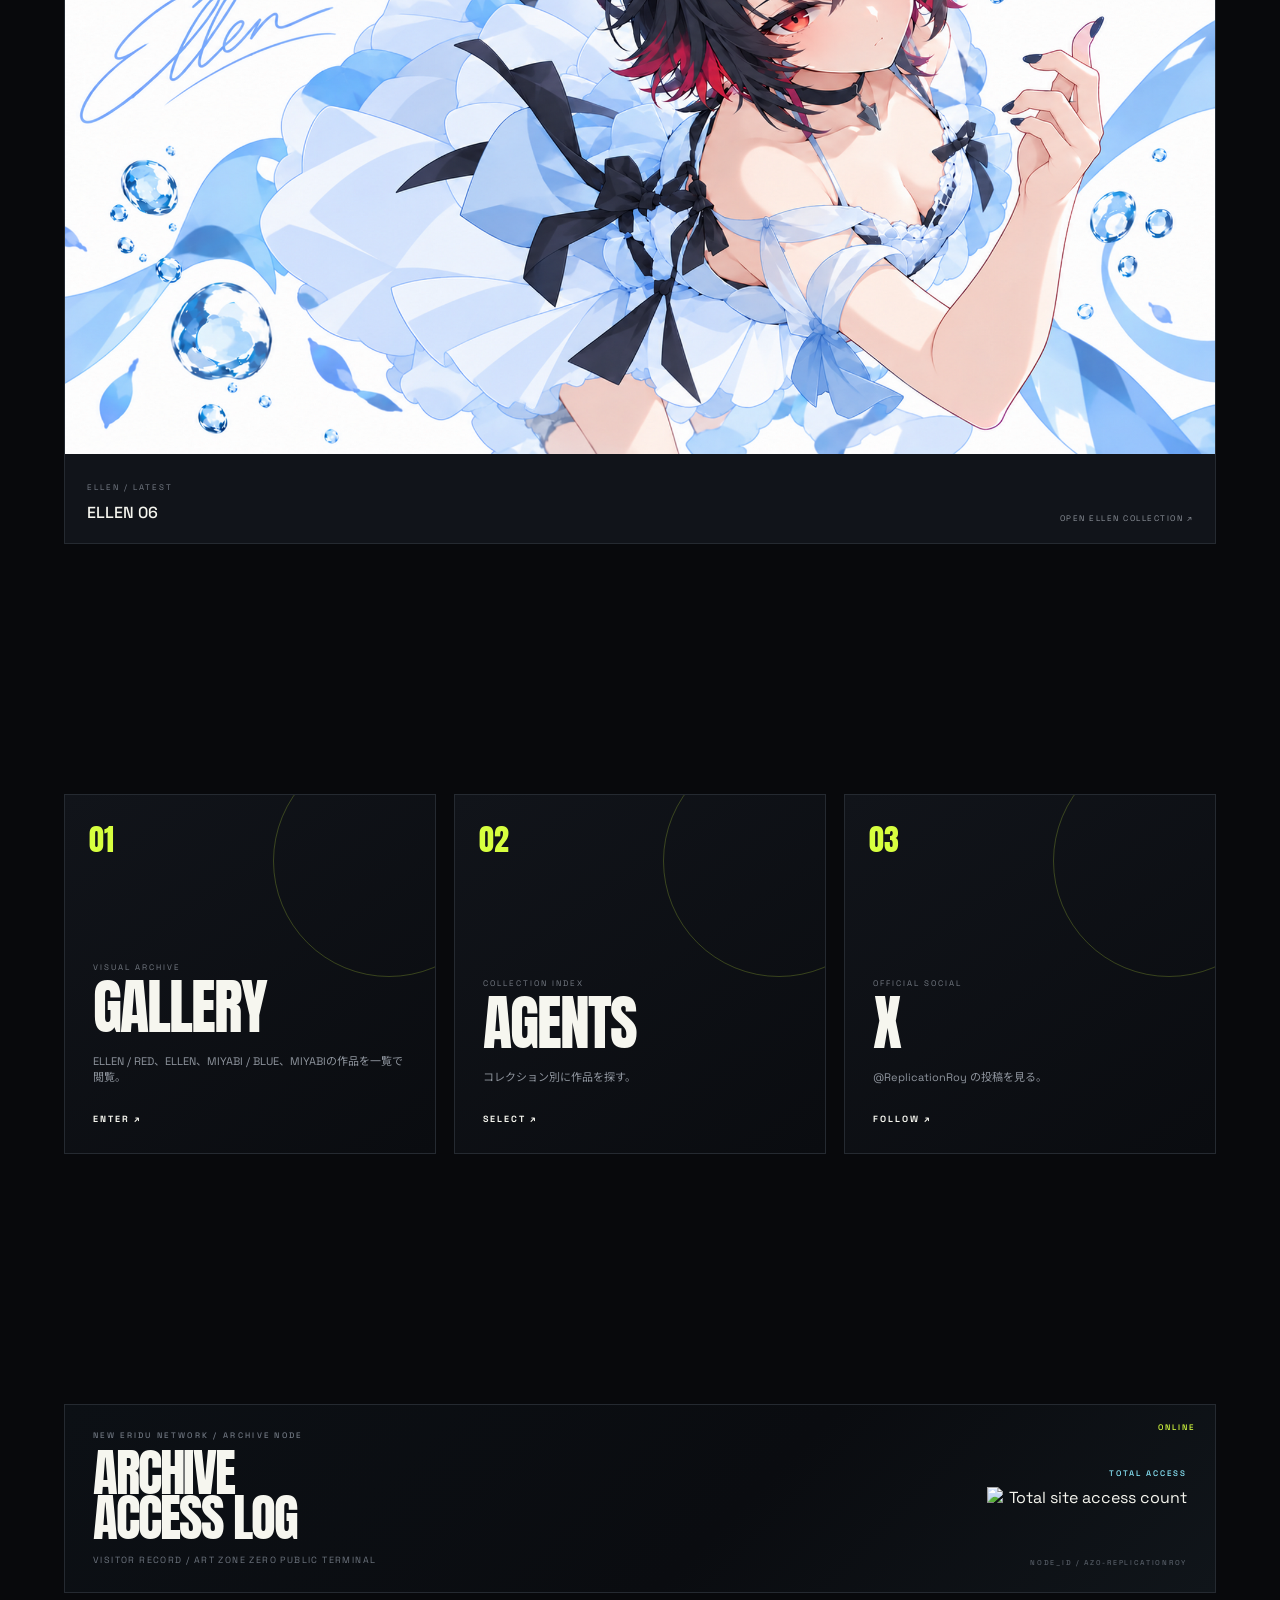
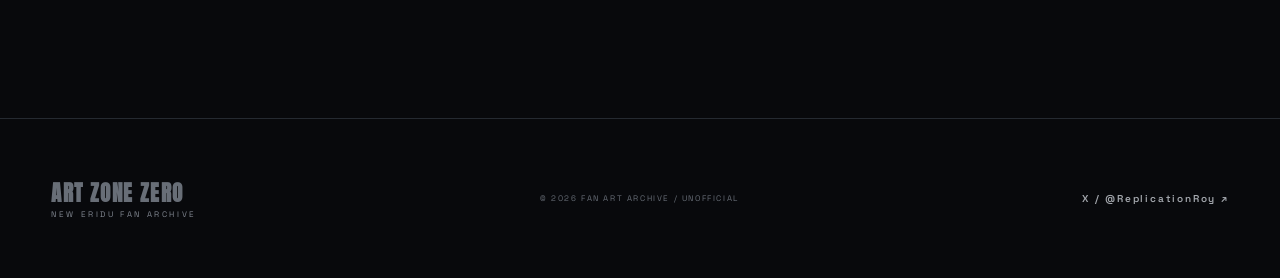
==== commit 9c981344: "Feature ELLEN 06 as newest upload" ====
--- a/index.html
+++ b/index.html
@@ -4,9 +4,9 @@
 <body><div class="noise"></div><div class="cursor-glow" aria-hidden="true"></div>
 <header class="site-header"><a class="brand" href="index.html"><span class="brand-mark">AZ/0</span><span class="brand-copy"><b>ART ZONE ZERO</b><small>NEW ERIDU FAN ARCHIVE</small></span></a><nav><a href="gallery.html"><span>01</span> GALLERY</a><a href="characters.html"><span>02</span> CHARACTERS</a><a href="about.html"><span>03</span> ABOUT</a><a href="https://x.com/ReplicationRoy" target="_blank" rel="noopener"><span>04</span> X / @ReplicationRoy</a></nav><div class="header-badge">UNOFFICIAL<br>FAN PROJECT</div></header>
 <main>
-<section class="hero"><div class="hero-grid"></div><div class="hero-index">ARCHIVE_2026 / HOME</div><div class="hero-copy reveal"><p class="eyebrow">ZENLESS ZONE ZERO / FAN ART COLLECTION</p><h1><span>ART ZONE</span><br>ZERO</h1><p class="hero-jp">エレンと雅を中心に、ファンアートを収蔵する。</p><p class="lead">エレンは「ELLEN / RED」と通常の「ELLEN」、星見雅は「MIYABI / BLUE」と通常の「MIYABI」に分けてコレクションしています。</p><div class="hero-actions"><a class="btn primary" href="gallery.html">EXPLORE GALLERY <span>↗</span></a><a class="btn ghost" href="https://x.com/ReplicationRoy" target="_blank" rel="noopener">X / @ReplicationRoy ↗</a></div></div><div class="hero-visual reveal"><div class="hero-art-slider" id="hero-art-slider" aria-label="Featured artwork slideshow"><div class="hero-slide active"><img src="images/miyabi-blue/MIYABI_BLUE02.png" alt="MIYABI / BLUE 02"></div><div class="hero-slide"><img src="images/ellen/ELLEN05.png" alt="ELLEN 05"></div><div class="hero-slide"><img src="images/ellen/ELLEN04.png" alt="ELLEN 04"></div><div class="hero-slide"><img src="images/ellen-red/ELLEN_RED04.png" alt="ELLEN / RED 04"></div><div class="hero-slide"><img src="images/ellen-red/ELLEN_RED03.png" alt="ELLEN / RED 03"></div><div class="hero-slide"><img src="images/miyabi/MIYABI01.jpg" alt="MIYABI 01"></div><div class="hero-slide"><img src="images/ellen/ELLEN03.png" alt="ELLEN 03"></div><div class="hero-slide"><img src="images/ellen/ELLEN02.png" alt="ELLEN 02"></div><div class="hero-slide"><img src="images/miyabi-blue/MIYABI_BLUE03.png" alt="MIYABI / BLUE 03"></div><div class="hero-slide"><img src="images/ellen-red/ELLEN_RED02.png" alt="ELLEN / RED 02"></div><div class="hero-slide"><img src="images/ellen/ELLEN01.png" alt="ELLEN 01"></div><div class="hero-slide"><img src="images/miyabi-blue/MIYABI_BLUE01.png" alt="MIYABI / BLUE 01"></div><div class="hero-slide"><img src="images/ellen-red/ELLEN_RED01.png" alt="ELLEN / RED 01"></div><div class="hero-slider-ui"><div class="hero-slider-top"><span>AZ0 / VISUAL FEED</span><b>LIVE</b></div><div class="hero-slider-word">NEW<br>ERIDU</div><div class="hero-slider-caption" id="hero-slider-caption">MIYABI / BLUE 02</div></div><div class="hero-slider-dots" aria-hidden="true"><i class="active"></i><i></i><i></i><i></i><i></i><i></i><i></i><i></i><i></i><i></i><i></i><i></i><i></i></div><div class="hero-slider-controls"><button type="button" id="hero-prev" aria-label="Previous artwork">←</button><button type="button" id="hero-next" aria-label="Next artwork">→</button></div></div><div class="float-tag tag-a">ELLEN × MIYABI</div><div class="float-tag tag-b">@ReplicationRoy</div></div></section>
+<section class="hero"><div class="hero-grid"></div><div class="hero-index">ARCHIVE_2026 / HOME</div><div class="hero-copy reveal"><p class="eyebrow">ZENLESS ZONE ZERO / FAN ART COLLECTION</p><h1><span>ART ZONE</span><br>ZERO</h1><p class="hero-jp">エレンと雅を中心に、ファンアートを収蔵する。</p><p class="lead">エレンは「ELLEN / RED」と通常の「ELLEN」、星見雅は「MIYABI / BLUE」と通常の「MIYABI」に分けてコレクションしています。</p><div class="hero-actions"><a class="btn primary" href="gallery.html">EXPLORE GALLERY <span>↗</span></a><a class="btn ghost" href="https://x.com/ReplicationRoy" target="_blank" rel="noopener">X / @ReplicationRoy ↗</a></div></div><div class="hero-visual reveal"><div class="hero-art-slider" id="hero-art-slider" aria-label="Featured artwork slideshow"><div class="hero-slide active"><img src="images/miyabi-blue/MIYABI_BLUE02.png" alt="MIYABI / BLUE 02"></div><div class="hero-slide"><img src="images/ellen/Ellen_06.png" alt="ELLEN 06"></div><div class="hero-slide"><img src="images/ellen/ELLEN05.png" alt="ELLEN 05"></div><div class="hero-slide"><img src="images/ellen/ELLEN04.png" alt="ELLEN 04"></div><div class="hero-slide"><img src="images/ellen-red/ELLEN_RED04.png" alt="ELLEN / RED 04"></div><div class="hero-slide"><img src="images/ellen-red/ELLEN_RED03.png" alt="ELLEN / RED 03"></div><div class="hero-slide"><img src="images/miyabi/MIYABI01.jpg" alt="MIYABI 01"></div><div class="hero-slide"><img src="images/ellen/ELLEN03.png" alt="ELLEN 03"></div><div class="hero-slide"><img src="images/ellen/ELLEN02.png" alt="ELLEN 02"></div><div class="hero-slide"><img src="images/miyabi-blue/MIYABI_BLUE03.png" alt="MIYABI / BLUE 03"></div><div class="hero-slide"><img src="images/ellen-red/ELLEN_RED02.png" alt="ELLEN / RED 02"></div><div class="hero-slide"><img src="images/ellen/ELLEN01.png" alt="ELLEN 01"></div><div class="hero-slide"><img src="images/miyabi-blue/MIYABI_BLUE01.png" alt="MIYABI / BLUE 01"></div><div class="hero-slide"><img src="images/ellen-red/ELLEN_RED01.png" alt="ELLEN / RED 01"></div><div class="hero-slider-ui"><div class="hero-slider-top"><span>AZ0 / VISUAL FEED</span><b>LIVE</b></div><div class="hero-slider-word">NEW<br>ERIDU</div><div class="hero-slider-caption" id="hero-slider-caption">MIYABI / BLUE 02</div></div><div class="hero-slider-dots" aria-hidden="true"><i class="active"></i><i></i><i></i><i></i><i></i><i></i><i></i><i></i><i></i><i></i><i></i><i></i><i></i><i></i></div><div class="hero-slider-controls"><button type="button" id="hero-prev" aria-label="Previous artwork">←</button><button type="button" id="hero-next" aria-label="Next artwork">→</button></div></div><div class="float-tag tag-a">ELLEN × MIYABI</div><div class="float-tag tag-b">@ReplicationRoy</div></div></section>
 <section class="ticker"><div><span>ELLEN / RED</span> ◆ ELLEN JOE ◆ <span>MIYABI / BLUE</span> ◆ HOSHIMI MIYABI ◆ X / @ReplicationRoy ◆ FAN ART ◆ <span>ELLEN / RED</span> ◆ ELLEN JOE ◆ <span>MIYABI / BLUE</span> ◆ HOSHIMI MIYABI ◆</div></section>
-<section class="section home-latest"><div class="section-head reveal"><div class="section-title-wrap"><span class="section-no">NEW</span><div><p class="eyebrow">LATEST / NEWEST UPLOAD</p><h2>LATEST<br>ARTWORK</h2></div></div><a class="btn ghost" href="ellen.html">ELLEN COLLECTION →</a></div><a class="home-featured reveal" href="ellen.html"><div class="home-featured-image"><img src="images/ellen/ELLEN05.png" alt="ELLEN 05" loading="eager"></div><div class="home-featured-meta"><div><small>ELLEN / LATEST</small><h3>ELLEN 05</h3></div><span>OPEN ELLEN COLLECTION ↗</span></div></a></section>
+<section class="section home-latest"><div class="section-head reveal"><div class="section-title-wrap"><span class="section-no">NEW</span><div><p class="eyebrow">LATEST / NEWEST UPLOAD</p><h2>LATEST<br>ARTWORK</h2></div></div><a class="btn ghost" href="ellen.html">ELLEN COLLECTION →</a></div><a class="home-featured reveal" href="ellen.html"><div class="home-featured-image"><img src="images/ellen/Ellen_06.png" alt="ELLEN 06" loading="eager"></div><div class="home-featured-meta"><div><small>ELLEN / LATEST</small><h3>ELLEN 06</h3></div><span>OPEN ELLEN COLLECTION ↗</span></div></a></section>
 <section class="section portal-grid"><a class="portal-card reveal" href="gallery.html"><span>01</span><small>VISUAL ARCHIVE</small><h2>GALLERY</h2><p>ELLEN / RED、ELLEN、MIYABI / BLUE、MIYABIの作品を一覧で閲覧。</p><b>ENTER ↗</b></a><a class="portal-card reveal" href="characters.html"><span>02</span><small>COLLECTION INDEX</small><h2>AGENTS</h2><p>コレクション別に作品を探す。</p><b>SELECT ↗</b></a><a class="portal-card reveal" href="https://x.com/ReplicationRoy" target="_blank" rel="noopener"><span>03</span><small>OFFICIAL SOCIAL</small><h2>X</h2><p>@ReplicationRoy の投稿を見る。</p><b>FOLLOW ↗</b></a></section>
 <section class="section"><div class="access-terminal reveal"><div class="access-terminal-copy"><small>NEW ERIDU NETWORK / ARCHIVE NODE</small><h2>ARCHIVE<br>ACCESS LOG</h2><p>VISITOR RECORD / ART ZONE ZERO PUBLIC TERMINAL</p></div><div class="access-terminal-count"><small>TOTAL ACCESS</small><div class="access-number"><img src="https://rozen.goatcounter.com/counter/TOTAL.svg?no_branding=1" alt="Total site access count"></div><div class="access-id">NODE_ID / AZ0-REPLICATIONROY</div></div></div></section>
-</main><footer><div class="brand-copy"><b>ART ZONE ZERO</b><small>NEW ERIDU FAN ARCHIVE</small></div><p>© 2026 FAN ART ARCHIVE / UNOFFICIAL</p><a href="https://x.com/ReplicationRoy" target="_blank" rel="noopener">X / @ReplicationRoy ↗</a></footer><script src="script.js"></script><script>(function(){var slider=document.getElementById('hero-art-slider');if(!slider)return;var slides=Array.from(slider.querySelectorAll('.hero-slide'));var dots=Array.from(slider.querySelectorAll('.hero-slider-dots i'));var caption=document.getElementById('hero-slider-caption');var names=['MIYABI / BLUE 02','ELLEN 05','ELLEN 04','ELLEN / RED 04','ELLEN / RED 03','MIYABI 01','ELLEN 03','ELLEN 02','MIYABI / BLUE 03','ELLEN / RED 02','ELLEN 01','MIYABI / BLUE 01','ELLEN / RED 01'];var index=0;var timer;function show(n){index=(n+slides.length)%slides.length;slides.forEach(function(s,i){s.classList.toggle('active',i===index)});dots.forEach(function(d,i){d.classList.toggle('active',i===index)});caption.textContent=names[index]}function reset(){clearInterval(timer);timer=setInterval(function(){show(index+1)},5200)}document.getElementById('hero-prev').addEventListener('click',function(){show(index-1);reset()});document.getElementById('hero-next').addEventListener('click',function(){show(index+1);reset()});slider.addEventListener('mouseenter',function(){clearInterval(timer)});slider.addEventListener('mouseleave',reset);reset()})();</script><script data-goatcounter="https://rozen.goatcounter.com/count" async src="https://gc.zgo.at/count.js"></script></body></html>+</main><footer><div class="brand-copy"><b>ART ZONE ZERO</b><small>NEW ERIDU FAN ARCHIVE</small></div><p>© 2026 FAN ART ARCHIVE / UNOFFICIAL</p><a href="https://x.com/ReplicationRoy" target="_blank" rel="noopener">X / @ReplicationRoy ↗</a></footer><script src="script.js"></script><script>(function(){var slider=document.getElementById('hero-art-slider');if(!slider)return;var slides=Array.from(slider.querySelectorAll('.hero-slide'));var dots=Array.from(slider.querySelectorAll('.hero-slider-dots i'));var caption=document.getElementById('hero-slider-caption');var names=['MIYABI / BLUE 02','ELLEN 06','ELLEN 05','ELLEN 04','ELLEN / RED 04','ELLEN / RED 03','MIYABI 01','ELLEN 03','ELLEN 02','MIYABI / BLUE 03','ELLEN / RED 02','ELLEN 01','MIYABI / BLUE 01','ELLEN / RED 01'];var index=0;var timer;function show(n){index=(n+slides.length)%slides.length;slides.forEach(function(s,i){s.classList.toggle('active',i===index)});dots.forEach(function(d,i){d.classList.toggle('active',i===index)});caption.textContent=names[index]}function reset(){clearInterval(timer);timer=setInterval(function(){show(index+1)},5200)}document.getElementById('hero-prev').addEventListener('click',function(){show(index-1);reset()});document.getElementById('hero-next').addEventListener('click',function(){show(index+1);reset()});slider.addEventListener('mouseenter',function(){clearInterval(timer)});slider.addEventListener('mouseleave',reset);reset()})();</script><script data-goatcounter="https://rozen.goatcounter.com/count" async src="https://gc.zgo.at/count.js"></script></body></html>
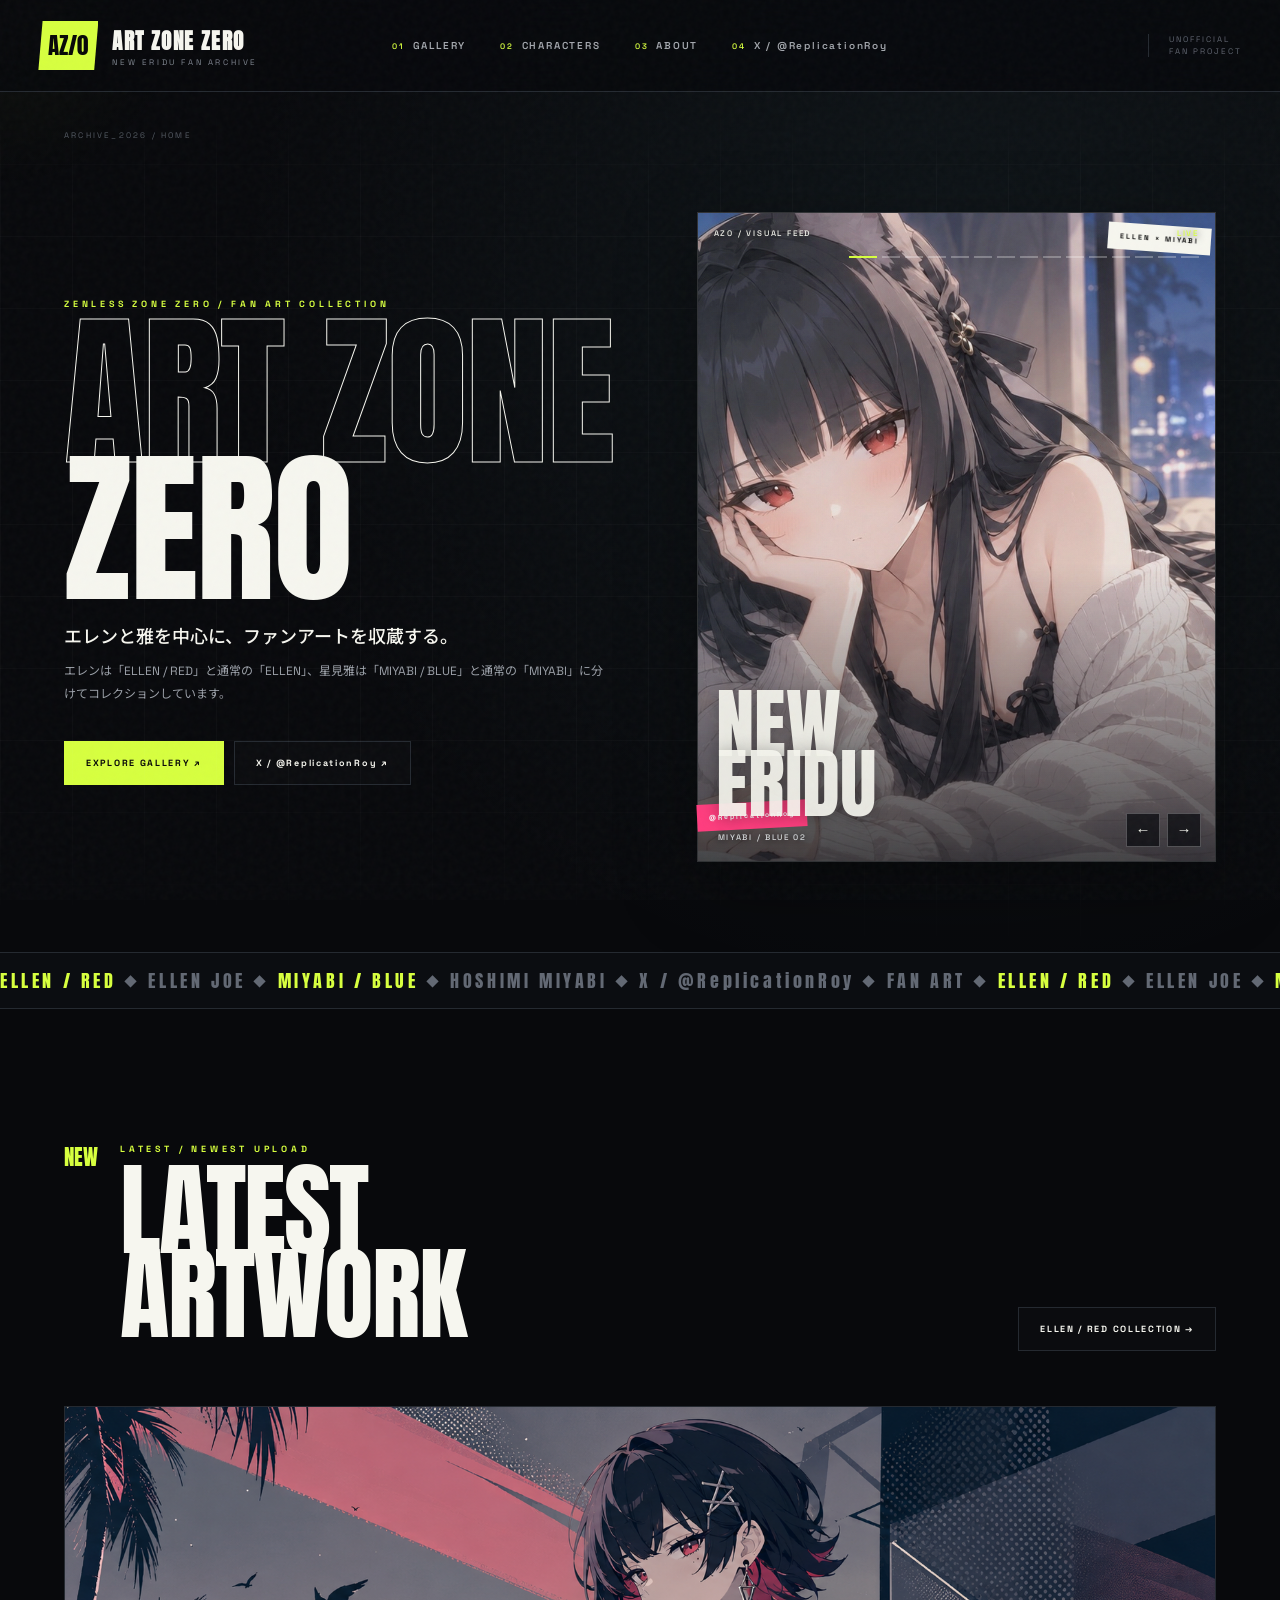
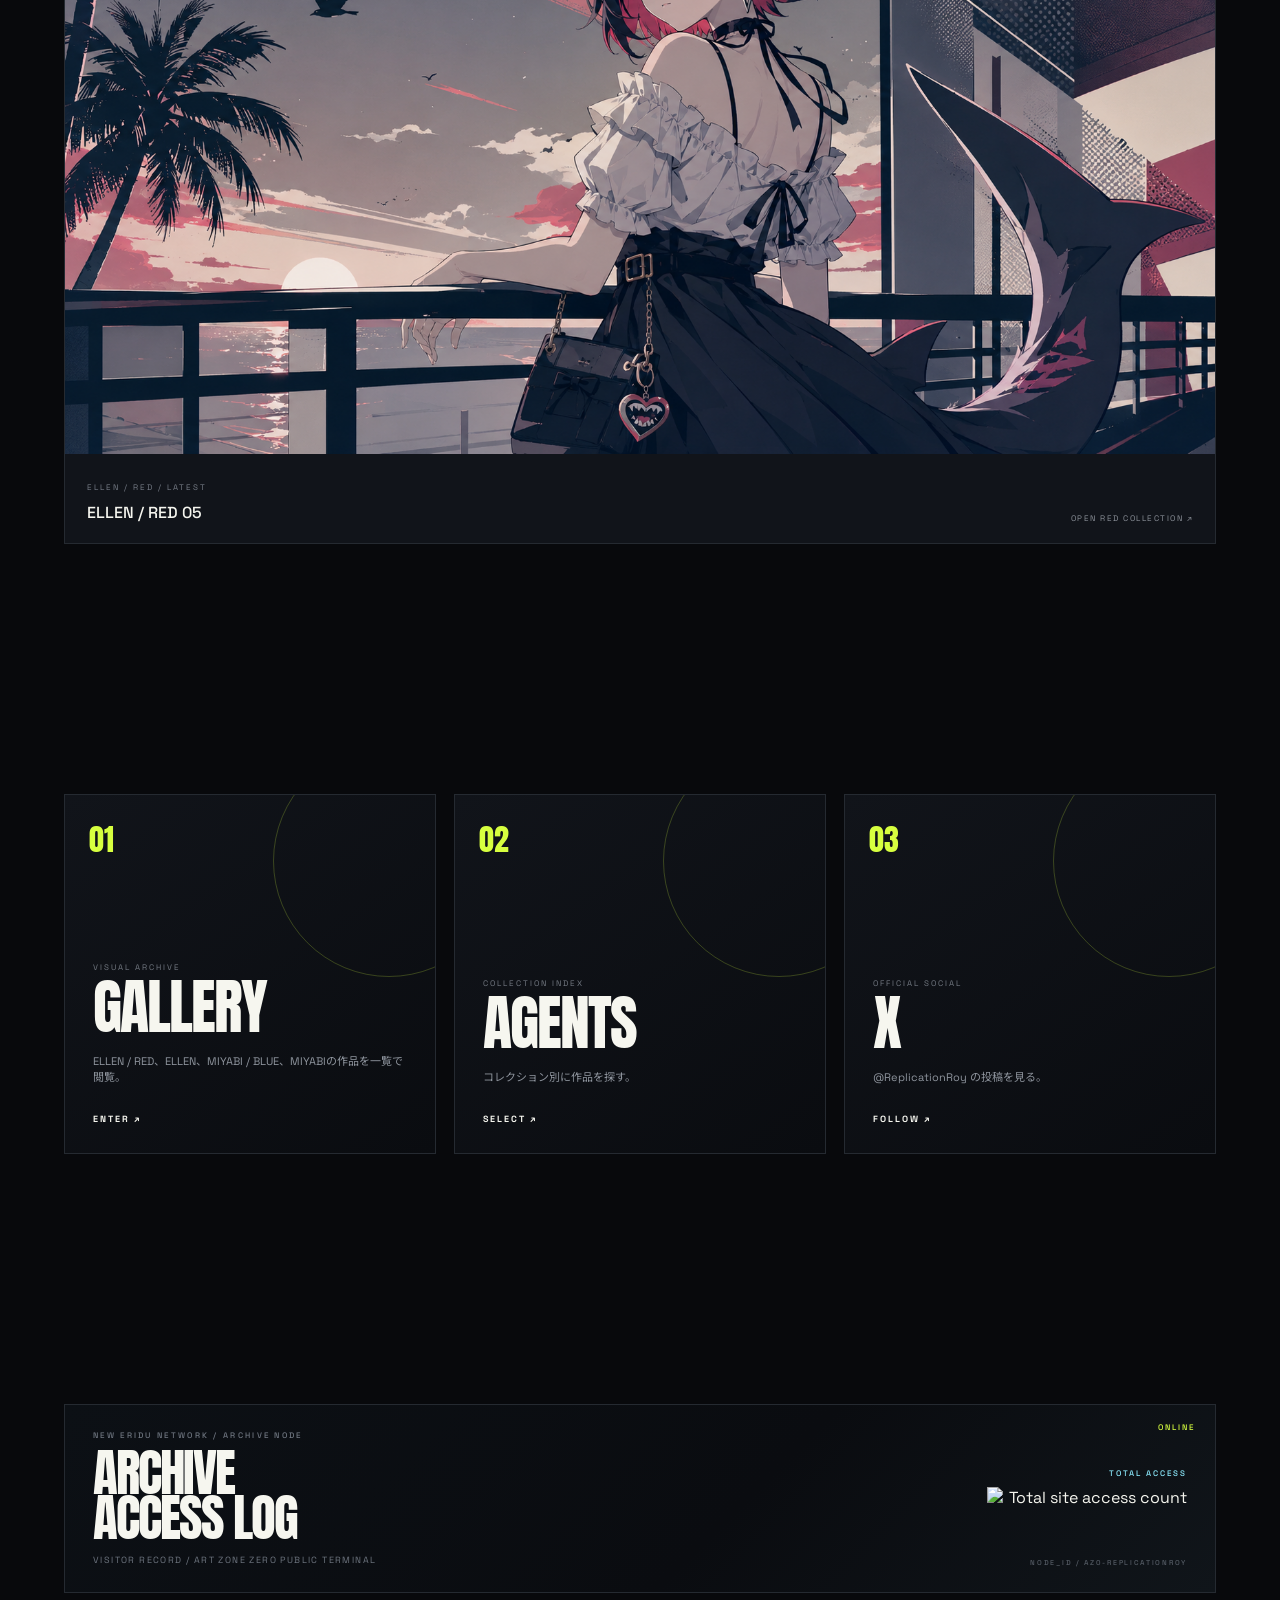
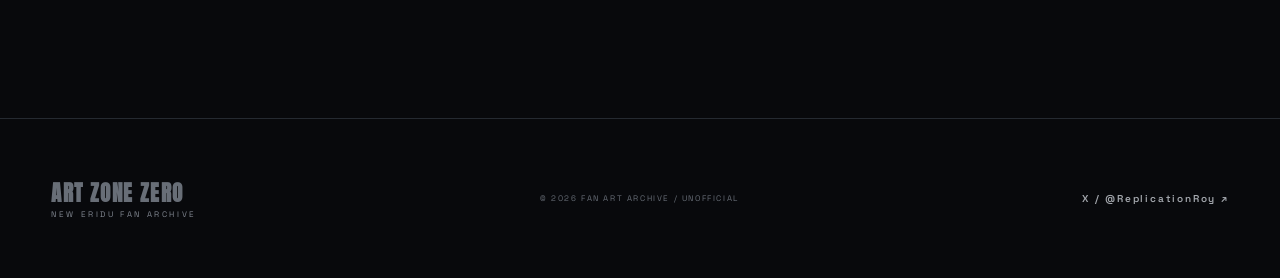
==== commit b1badaad: "Feature ELLEN RED 05 as latest artwork" ====
--- a/index.html
+++ b/index.html
@@ -1,12 +1 @@
-<!doctype html>
-<html lang="ja">
-<head><meta charset="utf-8"><meta name="viewport" content="width=device-width,initial-scale=1"><meta name="theme-color" content="#08090c"><meta name="description" content="Zenless Zone Zero fan art gallery — unofficial fan project."><title>ART ZONE ZERO — ZZZ Fan Art Archive</title><link rel="preconnect" href="https://fonts.googleapis.com"><link rel="preconnect" href="https://fonts.gstatic.com" crossorigin><link href="https://fonts.googleapis.com/css2?family=Anton&family=Noto+Sans+JP:wght@300;400;500;700&family=Space+Grotesk:wght@400;500;600;700&display=swap" rel="stylesheet"><link rel="stylesheet" href="styles.css"><style>.home-featured{display:block;border:1px solid var(--line);background:var(--panel);text-decoration:none;color:inherit;overflow:hidden;transition:.28s}.home-featured:hover{transform:translateY(-5px);border-color:#4d5560}.home-featured-image{width:100%;aspect-ratio:16/9;background:#0d0f13;overflow:hidden}.home-featured-image img{width:100%;height:100%;object-fit:cover;display:block}.home-featured-meta{display:flex;justify-content:space-between;align-items:end;gap:24px;padding:20px 22px}.home-featured-meta small{font-size:8px;letter-spacing:2px;color:#777d87}.home-featured-meta h3{margin:7px 0 0;font-size:16px;font-weight:500}.home-featured-meta span{font-size:8px;letter-spacing:1.5px;color:#8d929a}.hero-art-slider{position:relative;width:min(520px,100%);aspect-ratio:4/5;overflow:hidden;border:1px solid rgba(255,255,255,.14);background:#0d0f13;box-shadow:0 24px 70px rgba(0,0,0,.35);user-select:none}.hero-art-slider:after{content:"";position:absolute;inset:0;pointer-events:none;background:linear-gradient(180deg,rgba(6,8,12,.05),rgba(6,8,12,.05) 54%,rgba(6,8,12,.74) 100%),linear-gradient(90deg,rgba(140,236,255,.04),transparent 35%)}.hero-slide{position:absolute;inset:0;opacity:0;transform:scale(1.035);transition:opacity .85s ease,transform 5.5s ease;pointer-events:none}.hero-slide.active{opacity:1;transform:scale(1)}.hero-slide img{width:100%;height:100%;display:block;object-fit:cover;pointer-events:none}.hero-slider-ui{position:absolute;inset:0;z-index:3;pointer-events:none}.hero-slider-top{position:absolute;top:16px;left:16px;right:16px;display:flex;justify-content:space-between;align-items:center;font:500 8px/1 "Space Grotesk",sans-serif;letter-spacing:1.8px;color:#f4f5ed;text-shadow:0 1px 8px #000}.hero-slider-top b{font-weight:500;color:var(--acid)}.hero-slider-word{position:absolute;left:18px;bottom:47px;font-family:"Anton",sans-serif;font-size:clamp(48px,6vw,78px);line-height:.78;color:rgba(246,246,239,.92);text-shadow:0 2px 18px rgba(0,0,0,.35)}.hero-slider-caption{position:absolute;left:20px;bottom:20px;font:500 8px/1 "Space Grotesk",sans-serif;letter-spacing:1.7px;color:#d6d9db;text-shadow:0 1px 7px #000}.hero-slider-controls{position:absolute;right:14px;bottom:14px;z-index:5;display:flex;gap:7px}.hero-slider-controls button{width:34px;height:34px;border:1px solid rgba(255,255,255,.26);background:rgba(7,9,13,.72);color:#f6f6ef;font-size:15px;cursor:pointer;backdrop-filter:blur(8px);transition:.2s}.hero-slider-controls button:hover{border-color:var(--ice);color:var(--ice)}.hero-slider-dots{position:absolute;right:16px;top:43px;z-index:4;display:flex;gap:5px}.hero-slider-dots i{display:block;width:18px;height:2px;background:rgba(255,255,255,.28);transition:.25s}.hero-slider-dots i.active{background:var(--acid);width:28px}.access-terminal{position:relative;overflow:hidden;border:1px solid var(--line);background:linear-gradient(135deg,#0c1015 0%,#0a0c10 58%,#10151a 100%);padding:26px 28px;display:grid;grid-template-columns:1fr auto;align-items:end;gap:24px}.access-terminal:before{content:"";position:absolute;inset:0;background:linear-gradient(90deg,transparent 49.7%,rgba(140,236,255,.04) 50%,transparent 50.3%),linear-gradient(0deg,transparent 49.7%,rgba(140,236,255,.03) 50%,transparent 50.3%);background-size:48px 48px;pointer-events:none}.access-terminal:after{content:"ONLINE";position:absolute;top:18px;right:20px;font:500 8px/1 "Space Grotesk",sans-serif;letter-spacing:2px;color:var(--acid);padding-left:13px}.access-terminal-copy,.access-terminal-count{position:relative;z-index:1}.access-terminal-copy small{display:block;font:500 8px/1.2 "Space Grotesk",sans-serif;letter-spacing:2.3px;color:#6f7680;margin-bottom:10px}.access-terminal-copy h2{font-family:"Anton",sans-serif;font-weight:400;font-size:clamp(34px,4vw,58px);line-height:.88;margin:0;color:var(--text)}.access-terminal-copy p{font-size:9px;letter-spacing:1.4px;color:#6f7680;margin:13px 0 0}.access-terminal-count{text-align:right;min-width:220px}.access-terminal-count>small{display:block;font:500 8px/1 "Space Grotesk",sans-serif;letter-spacing:2px;color:var(--ice);margin-bottom:9px}.access-number{display:flex;justify-content:flex-end;align-items:center;min-height:62px}.access-number img{display:block;width:200px;height:60px;object-fit:contain;object-position:right center;filter:none}.access-id{font:500 7px/1 "Space Grotesk",sans-serif;letter-spacing:1.7px;color:#555c65;margin-top:11px}@media(max-width:650px){.home-featured-meta{align-items:flex-start;flex-direction:column}.home-featured-image{aspect-ratio:16/9}.hero-art-slider{width:100%;aspect-ratio:4/5}.access-terminal{grid-template-columns:1fr;padding:24px 20px}.access-terminal-count{text-align:left;min-width:0;margin-top:12px}.access-terminal:after{top:16px;right:16px}.access-number{justify-content:flex-start}.access-number img{object-position:left center}}</style></head>
-<body><div class="noise"></div><div class="cursor-glow" aria-hidden="true"></div>
-<header class="site-header"><a class="brand" href="index.html"><span class="brand-mark">AZ/0</span><span class="brand-copy"><b>ART ZONE ZERO</b><small>NEW ERIDU FAN ARCHIVE</small></span></a><nav><a href="gallery.html"><span>01</span> GALLERY</a><a href="characters.html"><span>02</span> CHARACTERS</a><a href="about.html"><span>03</span> ABOUT</a><a href="https://x.com/ReplicationRoy" target="_blank" rel="noopener"><span>04</span> X / @ReplicationRoy</a></nav><div class="header-badge">UNOFFICIAL<br>FAN PROJECT</div></header>
-<main>
-<section class="hero"><div class="hero-grid"></div><div class="hero-index">ARCHIVE_2026 / HOME</div><div class="hero-copy reveal"><p class="eyebrow">ZENLESS ZONE ZERO / FAN ART COLLECTION</p><h1><span>ART ZONE</span><br>ZERO</h1><p class="hero-jp">エレンと雅を中心に、ファンアートを収蔵する。</p><p class="lead">エレンは「ELLEN / RED」と通常の「ELLEN」、星見雅は「MIYABI / BLUE」と通常の「MIYABI」に分けてコレクションしています。</p><div class="hero-actions"><a class="btn primary" href="gallery.html">EXPLORE GALLERY <span>↗</span></a><a class="btn ghost" href="https://x.com/ReplicationRoy" target="_blank" rel="noopener">X / @ReplicationRoy ↗</a></div></div><div class="hero-visual reveal"><div class="hero-art-slider" id="hero-art-slider" aria-label="Featured artwork slideshow"><div class="hero-slide active"><img src="images/miyabi-blue/MIYABI_BLUE02.png" alt="MIYABI / BLUE 02"></div><div class="hero-slide"><img src="images/ellen/Ellen_06.png" alt="ELLEN 06"></div><div class="hero-slide"><img src="images/ellen/ELLEN05.png" alt="ELLEN 05"></div><div class="hero-slide"><img src="images/ellen/ELLEN04.png" alt="ELLEN 04"></div><div class="hero-slide"><img src="images/ellen-red/ELLEN_RED04.png" alt="ELLEN / RED 04"></div><div class="hero-slide"><img src="images/ellen-red/ELLEN_RED03.png" alt="ELLEN / RED 03"></div><div class="hero-slide"><img src="images/miyabi/MIYABI01.jpg" alt="MIYABI 01"></div><div class="hero-slide"><img src="images/ellen/ELLEN03.png" alt="ELLEN 03"></div><div class="hero-slide"><img src="images/ellen/ELLEN02.png" alt="ELLEN 02"></div><div class="hero-slide"><img src="images/miyabi-blue/MIYABI_BLUE03.png" alt="MIYABI / BLUE 03"></div><div class="hero-slide"><img src="images/ellen-red/ELLEN_RED02.png" alt="ELLEN / RED 02"></div><div class="hero-slide"><img src="images/ellen/ELLEN01.png" alt="ELLEN 01"></div><div class="hero-slide"><img src="images/miyabi-blue/MIYABI_BLUE01.png" alt="MIYABI / BLUE 01"></div><div class="hero-slide"><img src="images/ellen-red/ELLEN_RED01.png" alt="ELLEN / RED 01"></div><div class="hero-slider-ui"><div class="hero-slider-top"><span>AZ0 / VISUAL FEED</span><b>LIVE</b></div><div class="hero-slider-word">NEW<br>ERIDU</div><div class="hero-slider-caption" id="hero-slider-caption">MIYABI / BLUE 02</div></div><div class="hero-slider-dots" aria-hidden="true"><i class="active"></i><i></i><i></i><i></i><i></i><i></i><i></i><i></i><i></i><i></i><i></i><i></i><i></i><i></i></div><div class="hero-slider-controls"><button type="button" id="hero-prev" aria-label="Previous artwork">←</button><button type="button" id="hero-next" aria-label="Next artwork">→</button></div></div><div class="float-tag tag-a">ELLEN × MIYABI</div><div class="float-tag tag-b">@ReplicationRoy</div></div></section>
-<section class="ticker"><div><span>ELLEN / RED</span> ◆ ELLEN JOE ◆ <span>MIYABI / BLUE</span> ◆ HOSHIMI MIYABI ◆ X / @ReplicationRoy ◆ FAN ART ◆ <span>ELLEN / RED</span> ◆ ELLEN JOE ◆ <span>MIYABI / BLUE</span> ◆ HOSHIMI MIYABI ◆</div></section>
-<section class="section home-latest"><div class="section-head reveal"><div class="section-title-wrap"><span class="section-no">NEW</span><div><p class="eyebrow">LATEST / NEWEST UPLOAD</p><h2>LATEST<br>ARTWORK</h2></div></div><a class="btn ghost" href="ellen.html">ELLEN COLLECTION →</a></div><a class="home-featured reveal" href="ellen.html"><div class="home-featured-image"><img src="images/ellen/Ellen_06.png" alt="ELLEN 06" loading="eager"></div><div class="home-featured-meta"><div><small>ELLEN / LATEST</small><h3>ELLEN 06</h3></div><span>OPEN ELLEN COLLECTION ↗</span></div></a></section>
-<section class="section portal-grid"><a class="portal-card reveal" href="gallery.html"><span>01</span><small>VISUAL ARCHIVE</small><h2>GALLERY</h2><p>ELLEN / RED、ELLEN、MIYABI / BLUE、MIYABIの作品を一覧で閲覧。</p><b>ENTER ↗</b></a><a class="portal-card reveal" href="characters.html"><span>02</span><small>COLLECTION INDEX</small><h2>AGENTS</h2><p>コレクション別に作品を探す。</p><b>SELECT ↗</b></a><a class="portal-card reveal" href="https://x.com/ReplicationRoy" target="_blank" rel="noopener"><span>03</span><small>OFFICIAL SOCIAL</small><h2>X</h2><p>@ReplicationRoy の投稿を見る。</p><b>FOLLOW ↗</b></a></section>
-<section class="section"><div class="access-terminal reveal"><div class="access-terminal-copy"><small>NEW ERIDU NETWORK / ARCHIVE NODE</small><h2>ARCHIVE<br>ACCESS LOG</h2><p>VISITOR RECORD / ART ZONE ZERO PUBLIC TERMINAL</p></div><div class="access-terminal-count"><small>TOTAL ACCESS</small><div class="access-number"><img src="https://rozen.goatcounter.com/counter/TOTAL.svg?no_branding=1" alt="Total site access count"></div><div class="access-id">NODE_ID / AZ0-REPLICATIONROY</div></div></div></section>
-</main><footer><div class="brand-copy"><b>ART ZONE ZERO</b><small>NEW ERIDU FAN ARCHIVE</small></div><p>© 2026 FAN ART ARCHIVE / UNOFFICIAL</p><a href="https://x.com/ReplicationRoy" target="_blank" rel="noopener">X / @ReplicationRoy ↗</a></footer><script src="script.js"></script><script>(function(){var slider=document.getElementById('hero-art-slider');if(!slider)return;var slides=Array.from(slider.querySelectorAll('.hero-slide'));var dots=Array.from(slider.querySelectorAll('.hero-slider-dots i'));var caption=document.getElementById('hero-slider-caption');var names=['MIYABI / BLUE 02','ELLEN 06','ELLEN 05','ELLEN 04','ELLEN / RED 04','ELLEN / RED 03','MIYABI 01','ELLEN 03','ELLEN 02','MIYABI / BLUE 03','ELLEN / RED 02','ELLEN 01','MIYABI / BLUE 01','ELLEN / RED 01'];var index=0;var timer;function show(n){index=(n+slides.length)%slides.length;slides.forEach(function(s,i){s.classList.toggle('active',i===index)});dots.forEach(function(d,i){d.classList.toggle('active',i===index)});caption.textContent=names[index]}function reset(){clearInterval(timer);timer=setInterval(function(){show(index+1)},5200)}document.getElementById('hero-prev').addEventListener('click',function(){show(index-1);reset()});document.getElementById('hero-next').addEventListener('click',function(){show(index+1);reset()});slider.addEventListener('mouseenter',function(){clearInterval(timer)});slider.addEventListener('mouseleave',reset);reset()})();</script><script data-goatcounter="https://rozen.goatcounter.com/count" async src="https://gc.zgo.at/count.js"></script></body></html>+<!doctype html><html lang="ja"><head><meta charset="utf-8"><meta name="viewport" content="width=device-width,initial-scale=1"><meta name="theme-color" content="#08090c"><meta name="description" content="Zenless Zone Zero fan art gallery — unofficial fan project."><title>ART ZONE ZERO — ZZZ Fan Art Archive</title><link rel="preconnect" href="https://fonts.googleapis.com"><link rel="preconnect" href="https://fonts.gstatic.com" crossorigin><link href="https://fonts.googleapis.com/css2?family=Anton&family=Noto+Sans+JP:wght@300;400;500;700&family=Space+Grotesk:wght@400;500;600;700&display=swap" rel="stylesheet"><link rel="stylesheet" href="styles.css"><style>.home-featured{display:block;border:1px solid var(--line);background:var(--panel);text-decoration:none;color:inherit;overflow:hidden;transition:.28s}.home-featured:hover{transform:translateY(-5px);border-color:#4d5560}.home-featured-image{width:100%;aspect-ratio:16/9;background:#0d0f13;overflow:hidden}.home-featured-image img{width:100%;height:100%;object-fit:cover;display:block}.home-featured-meta{display:flex;justify-content:space-between;align-items:end;gap:24px;padding:20px 22px}.home-featured-meta small{font-size:8px;letter-spacing:2px;color:#777d87}.home-featured-meta h3{margin:7px 0 0;font-size:16px;font-weight:500}.home-featured-meta span{font-size:8px;letter-spacing:1.5px;color:#8d929a}.hero-art-slider{position:relative;width:min(520px,100%);aspect-ratio:4/5;overflow:hidden;border:1px solid rgba(255,255,255,.14);background:#0d0f13;box-shadow:0 24px 70px rgba(0,0,0,.35);user-select:none}.hero-art-slider:after{content:"";position:absolute;inset:0;pointer-events:none;background:linear-gradient(180deg,rgba(6,8,12,.05),rgba(6,8,12,.05) 54%,rgba(6,8,12,.74) 100%),linear-gradient(90deg,rgba(140,236,255,.04),transparent 35%)}.hero-slide{position:absolute;inset:0;opacity:0;transform:scale(1.035);transition:opacity .85s ease,transform 5.5s ease;pointer-events:none}.hero-slide.active{opacity:1;transform:scale(1)}.hero-slide img{width:100%;height:100%;display:block;object-fit:cover;pointer-events:none}.hero-slider-ui{position:absolute;inset:0;z-index:3;pointer-events:none}.hero-slider-top{position:absolute;top:16px;left:16px;right:16px;display:flex;justify-content:space-between;align-items:center;font:500 8px/1 "Space Grotesk",sans-serif;letter-spacing:1.8px;color:#f4f5ed;text-shadow:0 1px 8px #000}.hero-slider-top b{font-weight:500;color:var(--acid)}.hero-slider-word{position:absolute;left:18px;bottom:47px;font-family:"Anton",sans-serif;font-size:clamp(48px,6vw,78px);line-height:.78;color:rgba(246,246,239,.92);text-shadow:0 2px 18px rgba(0,0,0,.35)}.hero-slider-caption{position:absolute;left:20px;bottom:20px;font:500 8px/1 "Space Grotesk",sans-serif;letter-spacing:1.7px;color:#d6d9db;text-shadow:0 1px 7px #000}.hero-slider-controls{position:absolute;right:14px;bottom:14px;z-index:5;display:flex;gap:7px}.hero-slider-controls button{width:34px;height:34px;border:1px solid rgba(255,255,255,.26);background:rgba(7,9,13,.72);color:#f6f6ef;font-size:15px;cursor:pointer;backdrop-filter:blur(8px);transition:.2s}.hero-slider-controls button:hover{border-color:var(--ice);color:var(--ice)}.hero-slider-dots{position:absolute;right:16px;top:43px;z-index:4;display:flex;gap:5px}.hero-slider-dots i{display:block;width:18px;height:2px;background:rgba(255,255,255,.28);transition:.25s}.hero-slider-dots i.active{background:var(--acid);width:28px}.access-terminal{position:relative;overflow:hidden;border:1px solid var(--line);background:linear-gradient(135deg,#0c1015 0%,#0a0c10 58%,#10151a 100%);padding:26px 28px;display:grid;grid-template-columns:1fr auto;align-items:end;gap:24px}.access-terminal:before{content:"";position:absolute;inset:0;background:linear-gradient(90deg,transparent 49.7%,rgba(140,236,255,.04) 50%,transparent 50.3%),linear-gradient(0deg,transparent 49.7%,rgba(140,236,255,.03) 50%,transparent 50.3%);background-size:48px 48px;pointer-events:none}.access-terminal:after{content:"ONLINE";position:absolute;top:18px;right:20px;font:500 8px/1 "Space Grotesk",sans-serif;letter-spacing:2px;color:var(--acid);padding-left:13px}.access-terminal-copy,.access-terminal-count{position:relative;z-index:1}.access-terminal-copy small{display:block;font:500 8px/1.2 "Space Grotesk",sans-serif;letter-spacing:2.3px;color:#6f7680;margin-bottom:10px}.access-terminal-copy h2{font-family:"Anton",sans-serif;font-weight:400;font-size:clamp(34px,4vw,58px);line-height:.88;margin:0;color:var(--text)}.access-terminal-copy p{font-size:9px;letter-spacing:1.4px;color:#6f7680;margin:13px 0 0}.access-terminal-count{text-align:right;min-width:220px}.access-terminal-count>small{display:block;font:500 8px/1 "Space Grotesk",sans-serif;letter-spacing:2px;color:var(--ice);margin-bottom:9px}.access-number{display:flex;justify-content:flex-end;align-items:center;min-height:62px}.access-number img{display:block;width:200px;height:60px;object-fit:contain;object-position:right center;filter:none}.access-id{font:500 7px/1 "Space Grotesk",sans-serif;letter-spacing:1.7px;color:#555c65;margin-top:11px}@media(max-width:650px){.home-featured-meta{align-items:flex-start;flex-direction:column}.home-featured-image{aspect-ratio:16/9}.hero-art-slider{width:100%;aspect-ratio:4/5}.access-terminal{grid-template-columns:1fr;padding:24px 20px}.access-terminal-count{text-align:left;min-width:0;margin-top:12px}.access-terminal:after{top:16px;right:16px}.access-number{justify-content:flex-start}.access-number img{object-position:left center}}</style></head><body><div class="noise"></div><div class="cursor-glow" aria-hidden="true"></div><header class="site-header"><a class="brand" href="index.html"><span class="brand-mark">AZ/0</span><span class="brand-copy"><b>ART ZONE ZERO</b><small>NEW ERIDU FAN ARCHIVE</small></span></a><nav><a href="gallery.html"><span>01</span> GALLERY</a><a href="characters.html"><span>02</span> CHARACTERS</a><a href="about.html"><span>03</span> ABOUT</a><a href="https://x.com/ReplicationRoy" target="_blank" rel="noopener"><span>04</span> X / @ReplicationRoy</a></nav><div class="header-badge">UNOFFICIAL<br>FAN PROJECT</div></header><main><section class="hero"><div class="hero-grid"></div><div class="hero-index">ARCHIVE_2026 / HOME</div><div class="hero-copy reveal"><p class="eyebrow">ZENLESS ZONE ZERO / FAN ART COLLECTION</p><h1><span>ART ZONE</span><br>ZERO</h1><p class="hero-jp">エレンと雅を中心に、ファンアートを収蔵する。</p><p class="lead">エレンは「ELLEN / RED」と通常の「ELLEN」、星見雅は「MIYABI / BLUE」と通常の「MIYABI」に分けてコレクションしています。</p><div class="hero-actions"><a class="btn primary" href="gallery.html">EXPLORE GALLERY <span>↗</span></a><a class="btn ghost" href="https://x.com/ReplicationRoy" target="_blank" rel="noopener">X / @ReplicationRoy ↗</a></div></div><div class="hero-visual reveal"><div class="hero-art-slider" id="hero-art-slider" aria-label="Featured artwork slideshow"><div class="hero-slide active"><img src="images/miyabi-blue/MIYABI_BLUE02.png" alt="MIYABI / BLUE 02"></div><div class="hero-slide"><img src="images/ellen-red/ELLEN_RED05.png" alt="ELLEN / RED 05"></div><div class="hero-slide"><img src="images/ellen/ELLEN06.png" alt="ELLEN 06"></div><div class="hero-slide"><img src="images/ellen/ELLEN05.png" alt="ELLEN 05"></div><div class="hero-slide"><img src="images/ellen/ELLEN04.png" alt="ELLEN 04"></div><div class="hero-slide"><img src="images/ellen-red/ELLEN_RED04.png" alt="ELLEN / RED 04"></div><div class="hero-slide"><img src="images/ellen-red/ELLEN_RED03.png" alt="ELLEN / RED 03"></div><div class="hero-slide"><img src="images/miyabi/MIYABI01.jpg" alt="MIYABI 01"></div><div class="hero-slide"><img src="images/ellen/ELLEN03.png" alt="ELLEN 03"></div><div class="hero-slide"><img src="images/ellen/ELLEN02.png" alt="ELLEN 02"></div><div class="hero-slide"><img src="images/miyabi-blue/MIYABI_BLUE03.png" alt="MIYABI / BLUE 03"></div><div class="hero-slide"><img src="images/ellen-red/ELLEN_RED02.png" alt="ELLEN / RED 02"></div><div class="hero-slide"><img src="images/ellen/ELLEN01.png" alt="ELLEN 01"></div><div class="hero-slide"><img src="images/miyabi-blue/MIYABI_BLUE01.png" alt="MIYABI / BLUE 01"></div><div class="hero-slide"><img src="images/ellen-red/ELLEN_RED01.png" alt="ELLEN / RED 01"></div><div class="hero-slider-ui"><div class="hero-slider-top"><span>AZ0 / VISUAL FEED</span><b>LIVE</b></div><div class="hero-slider-word">NEW<br>ERIDU</div><div class="hero-slider-caption" id="hero-slider-caption">MIYABI / BLUE 02</div></div><div class="hero-slider-dots" aria-hidden="true"><i class="active"></i><i></i><i></i><i></i><i></i><i></i><i></i><i></i><i></i><i></i><i></i><i></i><i></i><i></i><i></i></div><div class="hero-slider-controls"><button type="button" id="hero-prev" aria-label="Previous artwork">←</button><button type="button" id="hero-next" aria-label="Next artwork">→</button></div></div><div class="float-tag tag-a">ELLEN × MIYABI</div><div class="float-tag tag-b">@ReplicationRoy</div></div></section><section class="ticker"><div><span>ELLEN / RED</span> ◆ ELLEN JOE ◆ <span>MIYABI / BLUE</span> ◆ HOSHIMI MIYABI ◆ X / @ReplicationRoy ◆ FAN ART ◆ <span>ELLEN / RED</span> ◆ ELLEN JOE ◆ <span>MIYABI / BLUE</span> ◆ HOSHIMI MIYABI ◆</div></section><section class="section home-latest"><div class="section-head reveal"><div class="section-title-wrap"><span class="section-no">NEW</span><div><p class="eyebrow">LATEST / NEWEST UPLOAD</p><h2>LATEST<br>ARTWORK</h2></div></div><a class="btn ghost" href="ellen-red.html">ELLEN / RED COLLECTION →</a></div><a class="home-featured reveal" href="ellen-red.html"><div class="home-featured-image"><img src="images/ellen-red/ELLEN_RED05.png" alt="ELLEN / RED 05" loading="eager"></div><div class="home-featured-meta"><div><small>ELLEN / RED / LATEST</small><h3>ELLEN / RED 05</h3></div><span>OPEN RED COLLECTION ↗</span></div></a></section><section class="section portal-grid"><a class="portal-card reveal" href="gallery.html"><span>01</span><small>VISUAL ARCHIVE</small><h2>GALLERY</h2><p>ELLEN / RED、ELLEN、MIYABI / BLUE、MIYABIの作品を一覧で閲覧。</p><b>ENTER ↗</b></a><a class="portal-card reveal" href="characters.html"><span>02</span><small>COLLECTION INDEX</small><h2>AGENTS</h2><p>コレクション別に作品を探す。</p><b>SELECT ↗</b></a><a class="portal-card reveal" href="https://x.com/ReplicationRoy" target="_blank" rel="noopener"><span>03</span><small>OFFICIAL SOCIAL</small><h2>X</h2><p>@ReplicationRoy の投稿を見る。</p><b>FOLLOW ↗</b></a></section><section class="section"><div class="access-terminal reveal"><div class="access-terminal-copy"><small>NEW ERIDU NETWORK / ARCHIVE NODE</small><h2>ARCHIVE<br>ACCESS LOG</h2><p>VISITOR RECORD / ART ZONE ZERO PUBLIC TERMINAL</p></div><div class="access-terminal-count"><small>TOTAL ACCESS</small><div class="access-number"><img src="https://rozen.goatcounter.com/counter/TOTAL.svg?no_branding=1" alt="Total site access count"></div><div class="access-id">NODE_ID / AZ0-REPLICATIONROY</div></div></div></section></main><footer><div class="brand-copy"><b>ART ZONE ZERO</b><small>NEW ERIDU FAN ARCHIVE</small></div><p>© 2026 FAN ART ARCHIVE / UNOFFICIAL</p><a href="https://x.com/ReplicationRoy" target="_blank" rel="noopener">X / @ReplicationRoy ↗</a></footer><script src="script.js"></script><script>(function(){var slider=document.getElementById('hero-art-slider');if(!slider)return;var slides=Array.from(slider.querySelectorAll('.hero-slide'));var dots=Array.from(slider.querySelectorAll('.hero-slider-dots i'));var caption=document.getElementById('hero-slider-caption');var names=['MIYABI / BLUE 02','ELLEN / RED 05','ELLEN 06','ELLEN 05','ELLEN 04','ELLEN / RED 04','ELLEN / RED 03','MIYABI 01','ELLEN 03','ELLEN 02','MIYABI / BLUE 03','ELLEN / RED 02','ELLEN 01','MIYABI / BLUE 01','ELLEN / RED 01'];var index=0;var timer;function show(n){index=(n+slides.length)%slides.length;slides.forEach(function(s,i){s.classList.toggle('active',i===index)});dots.forEach(function(d,i){d.classList.toggle('active',i===index)});caption.textContent=names[index]}function reset(){clearInterval(timer);timer=setInterval(function(){show(index+1)},5200)}document.getElementById('hero-prev').addEventListener('click',function(){show(index-1);reset()});document.getElementById('hero-next').addEventListener('click',function(){show(index+1);reset()});slider.addEventListener('mouseenter',function(){clearInterval(timer)});slider.addEventListener('mouseleave',reset);reset()})();</script><script data-goatcounter="https://rozen.goatcounter.com/count" async src="https://gc.zgo.at/count.js"></script></body></html>
